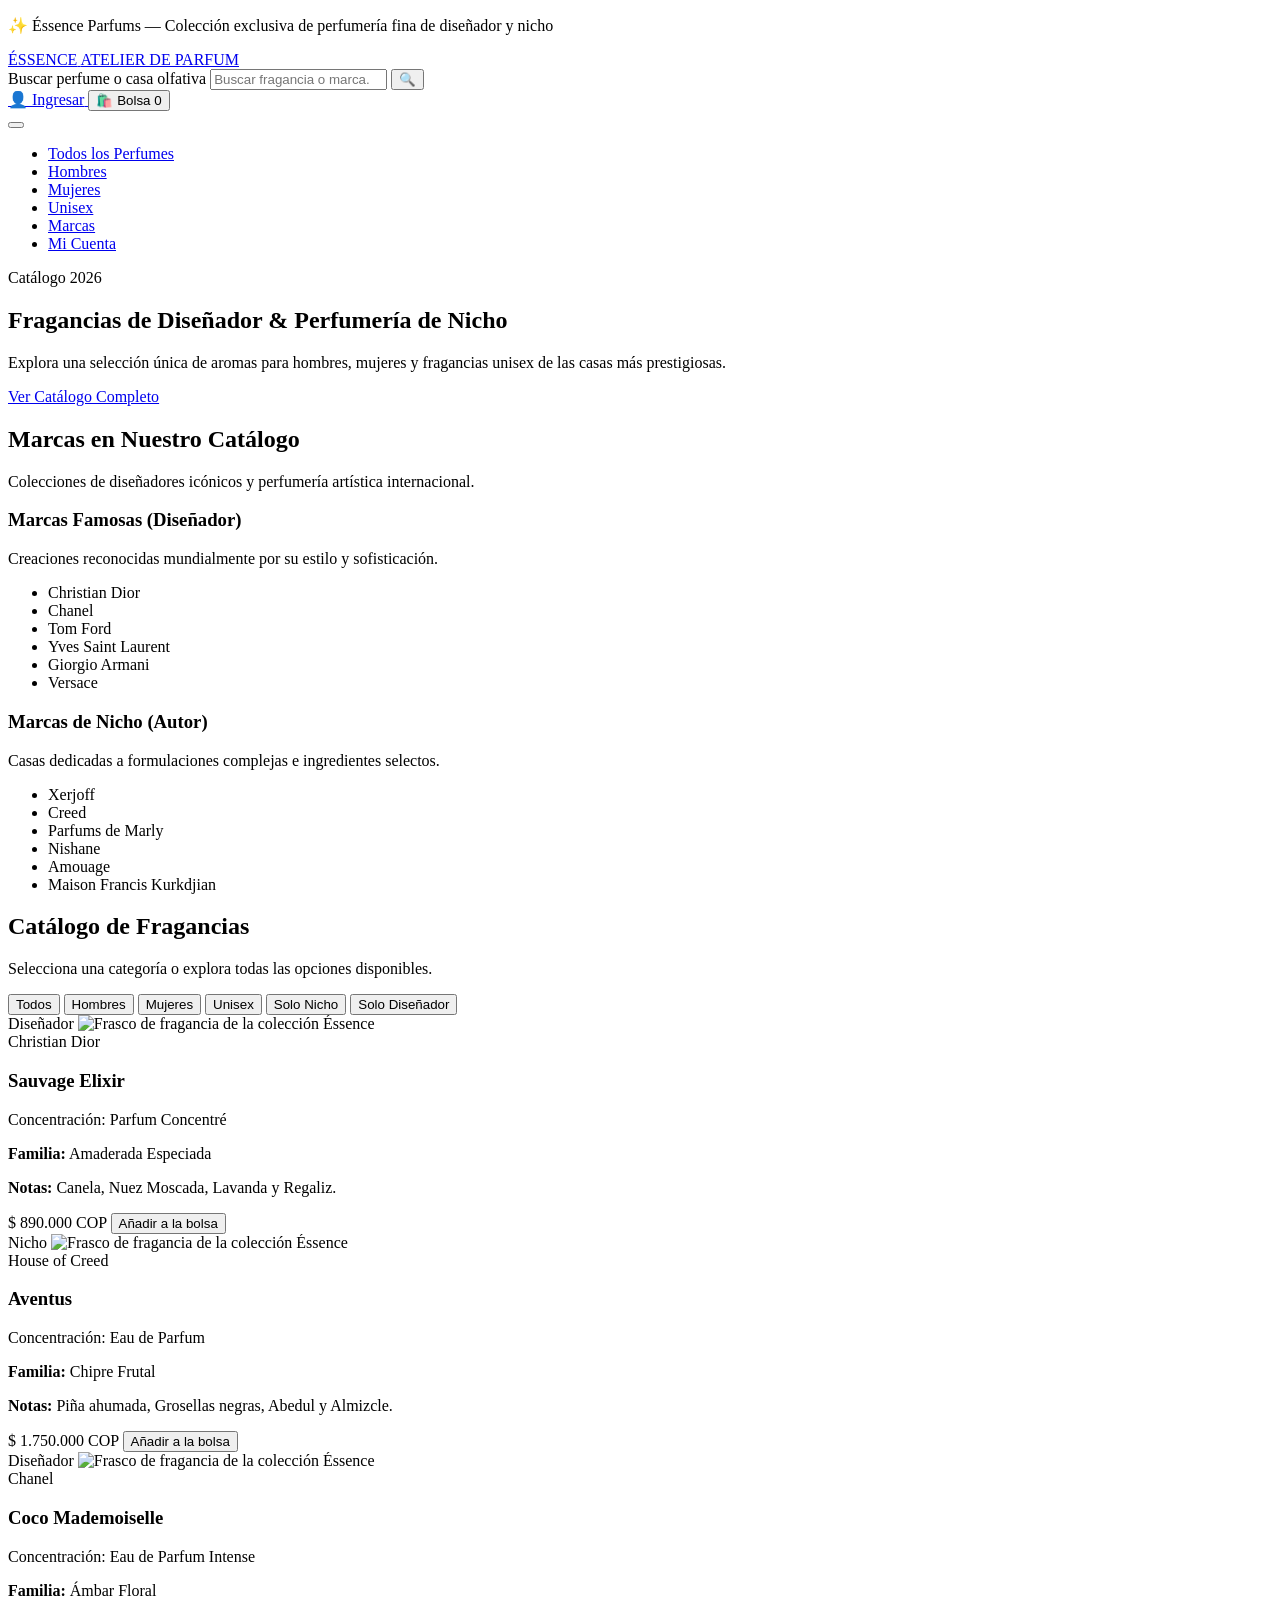
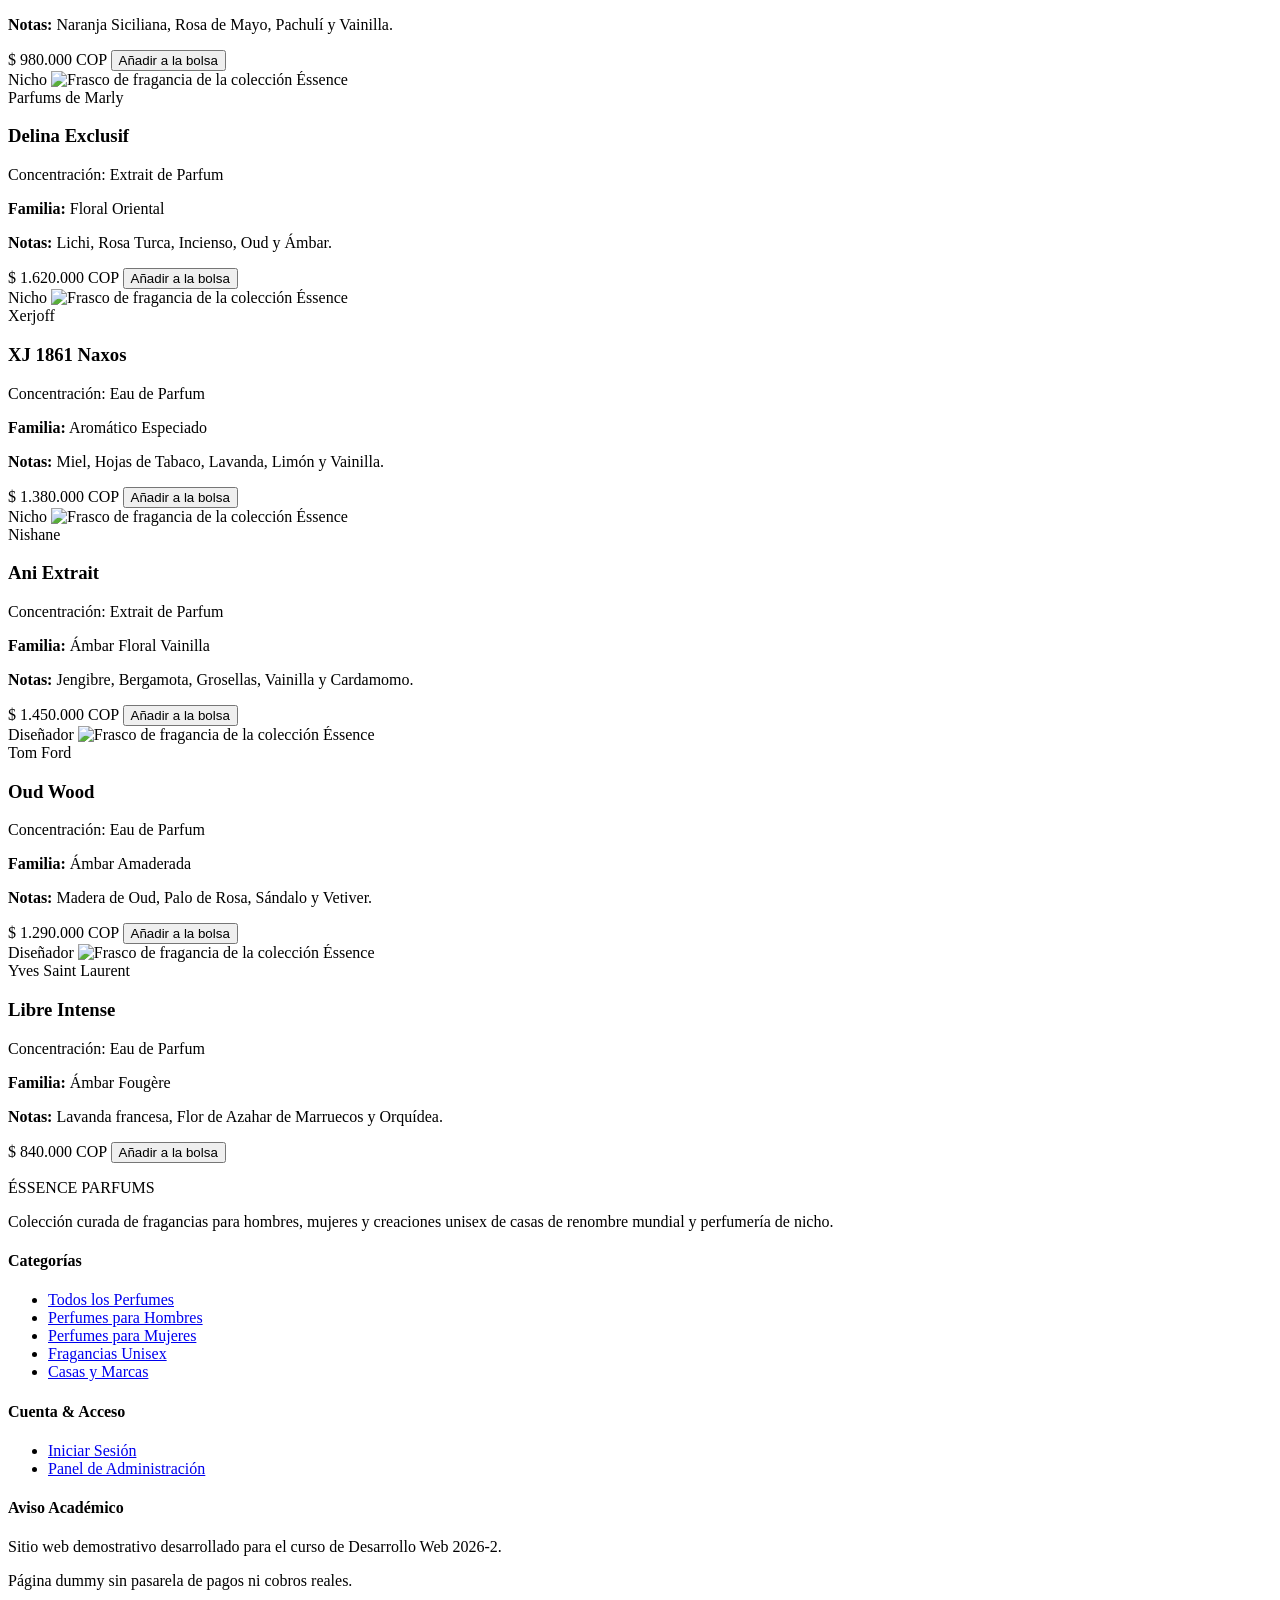
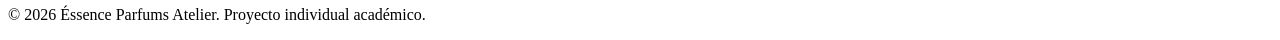
==== index.html @ b8c8b575 "refactor(html): simplificar estructura, unificar imagen default y ajustar secciones" ====
<!DOCTYPE html>
<html lang="es">
<head>
    <meta charset="UTF-8">
    <meta name="viewport" content="width=device-width, initial-scale=1.0">
    <meta name="description" content="Tienda especializada en alta perfumería para hombres, mujeres y unisex. Marcas de diseñador y perfumería de nicho.">
    <title>Éssence Parfums | Catálogo de Fragancias</title>
    <!-- Hoja de estilos externa (sin estilos en línea según rúbrica) -->
    <link rel="stylesheet" href="css/estilos.css">
</head>
<body>

    <!-- Barra superior informativa -->
    <aside class="barra-anuncio" aria-label="Aviso informativo">
        <p>✨ Éssence Parfums — Colección exclusiva de perfumería fina de diseñador y nicho</p>
    </aside>

    <!-- Encabezado Principal -->
    <header class="cabecera-principal">
        <div class="contenedor-cabecera">
            <!-- Logotipo del sitio -->
            <a href="index.html" class="enlace-logo" aria-label="Ir a la página de inicio">
                <span class="logo-texto">ÉSSENCE</span>
                <span class="logo-subtexto">ATELIER DE PARFUM</span>
            </a>

            <!-- Barra de búsqueda rápida (Dummy) -->
            <form class="buscador-cabecera" role="search" id="form-busqueda" action="#catalogo" method="get">
                <label for="input-busqueda" class="sr-only">Buscar perfume o casa olfativa</label>
                <input 
                    type="search" 
                    id="input-busqueda" 
                    name="q" 
                    placeholder="Buscar fragancia o marca..." 
                    autocomplete="off"
                >
                <button type="submit" aria-label="Realizar búsqueda">
                    <span aria-hidden="true">🔍</span>
                </button>
            </form>

            <!-- Acciones de usuario rápidas -->
            <div class="acciones-usuario">
                <a href="login.html" class="enlace-icono" id="enlace-login" title="Acceder a mi cuenta">
                    <span aria-hidden="true" class="icono">👤</span>
                    <span class="texto-accion">Ingresar</span>
                </a>
                <button type="button" class="enlace-icono btn-carrito" id="btn-carrito" aria-label="Abrir bolsa de compras">
                    <span aria-hidden="true" class="icono">🛍️</span>
                    <span class="texto-accion">Bolsa</span>
                    <span class="contador-carrito" id="contador-carrito">0</span>
                </button>
            </div>
        </div>

        <!-- Barra de Navegación por Categorías -->
        <nav class="navegacion-principal" aria-label="Menú principal de categorías">
            <button 
                type="button" 
                class="btn-hamburguesa" 
                id="btn-hamburguesa" 
                aria-expanded="false" 
                aria-controls="menu-categorias" 
                aria-label="Abrir o cerrar menú de navegación"
            >
                <span class="linea-hamburguesa"></span>
                <span class="linea-hamburguesa"></span>
                <span class="linea-hamburguesa"></span>
            </button>

            <ul class="lista-categorias" id="menu-categorias">
                <li><a href="#catalogo" class="enlace-categoria activo" data-filtro="todos">Todos los Perfumes</a></li>
                <li><a href="#catalogo" class="enlace-categoria" data-filtro="hombres">Hombres</a></li>
                <li><a href="#catalogo" class="enlace-categoria" data-filtro="mujeres">Mujeres</a></li>
                <li><a href="#catalogo" class="enlace-categoria" data-filtro="unisex">Unisex</a></li>
                <li><a href="#marcas" class="enlace-categoria">Marcas</a></li>
                <li><a href="login.html" class="enlace-categoria enlace-movil-login">Mi Cuenta</a></li>
            </ul>
        </nav>
    </header>

    <!-- Contenido Principal -->
    <main>
        <!-- Sección 1: Hero / Banner de Bienvenida -->
        <section class="seccion-hero" aria-label="Presentación del catálogo">
            <div class="contenido-hero">
                <span class="insignia-hero">Catálogo 2026</span>
                <h1>Fragancias de Diseñador & Perfumería de Nicho</h1>
                <p>Explora una selección única de aromas para hombres, mujeres y fragancias unisex de las casas más prestigiosas.</p>
                <div class="botones-hero">
                    <a href="#catalogo" class="btn btn-primario">Ver Catálogo Completo</a>
                </div>
            </div>
        </section>

        <!-- Sección 2: Marcas Famosas y de Nicho -->
        <section class="seccion-marcas" id="marcas" aria-labelledby="titulo-marcas">
            <div class="contenedor">
                <div class="encabezado-seccion">
                    <h2 id="titulo-marcas">Marcas en Nuestro Catálogo</h2>
                    <p>Colecciones de diseñadores icónicos y perfumería artística internacional.</p>
                </div>

                <div class="bloques-marcas">
                    <!-- Marcas Famosas / Diseñador -->
                    <article class="tarjeta-marca-grupo">
                        <h3>Marcas Famosas (Diseñador)</h3>
                        <p class="descripcion-marca-grupo">Creaciones reconocidas mundialmente por su estilo y sofisticación.</p>
                        <ul class="lista-etiquetas-marcas">
                            <li>Christian Dior</li>
                            <li>Chanel</li>
                            <li>Tom Ford</li>
                            <li>Yves Saint Laurent</li>
                            <li>Giorgio Armani</li>
                            <li>Versace</li>
                        </ul>
                    </article>

                    <!-- Marcas de Nicho -->
                    <article class="tarjeta-marca-grupo">
                        <h3>Marcas de Nicho (Autor)</h3>
                        <p class="descripcion-marca-grupo">Casas dedicadas a formulaciones complejas e ingredientes selectos.</p>
                        <ul class="lista-etiquetas-marcas">
                            <li>Xerjoff</li>
                            <li>Creed</li>
                            <li>Parfums de Marly</li>
                            <li>Nishane</li>
                            <li>Amouage</li>
                            <li>Maison Francis Kurkdjian</li>
                        </ul>
                    </article>
                </div>
            </div>
        </section>

        <!-- Sección 3: Catálogo de Productos con Filtros -->
        <section class="seccion-catalogo" id="catalogo" aria-labelledby="titulo-catalogo">
            <div class="contenedor">
                <div class="encabezado-seccion">
                    <h2 id="titulo-catalogo">Catálogo de Fragancias</h2>
                    <p>Selecciona una categoría o explora todas las opciones disponibles.</p>
                </div>

                <!-- Botonera de Filtros Interactivos (Grupo A - JS) -->
                <div class="barra-filtros" role="toolbar" aria-label="Filtrado de perfumes por categoría">
                    <button type="button" class="btn-filtro activo" data-filtro="todos" aria-pressed="true">Todos</button>
                    <button type="button" class="btn-filtro" data-filtro="hombres" aria-pressed="false">Hombres</button>
                    <button type="button" class="btn-filtro" data-filtro="mujeres" aria-pressed="false">Mujeres</button>
                    <button type="button" class="btn-filtro" data-filtro="unisex" aria-pressed="false">Unisex</button>
                    <button type="button" class="btn-filtro" data-filtro="nicho" aria-pressed="false">Solo Nicho</button>
                    <button type="button" class="btn-filtro" data-filtro="disenador" aria-pressed="false">Solo Diseñador</button>
                </div>

                <!-- Cuadrícula Responsiva de Tarjetas de Producto -->
                <div class="cuadricula-productos" id="cuadricula-productos">

                    <!-- Producto 1: Hombre / Diseñador -->
                    <article class="tarjeta-producto" data-categoria="hombres" data-tipo="disenador">
                        <div class="contenedor-imagen">
                            <span class="insignia-tipo">Diseñador</span>
                            <img 
                                src="https://images.unsplash.com/photo-1594035910387-fea47794261f?auto=format&fit=crop&w=600&q=80" 
                                alt="Frasco de fragancia de la colección Éssence"
                                loading="lazy"
                            >
                        </div>
                        <div class="cuerpo-tarjeta">
                            <span class="marca-producto">Christian Dior</span>
                            <h3 class="nombre-producto">Sauvage Elixir</h3>
                            <p class="concentracion-producto">Concentración: Parfum Concentré</p>
                            <p class="familia-producto"><strong>Familia:</strong> Amaderada Especiada</p>
                            <p class="notas-producto"><strong>Notas:</strong> Canela, Nuez Moscada, Lavanda y Regaliz.</p>
                            <div class="pie-tarjeta">
                                <span class="precio-producto">$ 890.000 COP</span>
                                <button type="button" class="btn-anadir-bolsa" data-id="1">Añadir a la bolsa</button>
                            </div>
                        </div>
                    </article>

                    <!-- Producto 2: Hombre / Nicho -->
                    <article class="tarjeta-producto" data-categoria="hombres" data-tipo="nicho">
                        <div class="contenedor-imagen">
                            <span class="insignia-tipo insignia-nicho">Nicho</span>
                            <img 
                                src="https://images.unsplash.com/photo-1594035910387-fea47794261f?auto=format&fit=crop&w=600&q=80" 
                                alt="Frasco de fragancia de la colección Éssence"
                                loading="lazy"
                            >
                        </div>
                        <div class="cuerpo-tarjeta">
                            <span class="marca-producto">House of Creed</span>
                            <h3 class="nombre-producto">Aventus</h3>
                            <p class="concentracion-producto">Concentración: Eau de Parfum</p>
                            <p class="familia-producto"><strong>Familia:</strong> Chipre Frutal</p>
                            <p class="notas-producto"><strong>Notas:</strong> Piña ahumada, Grosellas negras, Abedul y Almizcle.</p>
                            <div class="pie-tarjeta">
                                <span class="precio-producto">$ 1.750.000 COP</span>
                                <button type="button" class="btn-anadir-bolsa" data-id="2">Añadir a la bolsa</button>
                            </div>
                        </div>
                    </article>

                    <!-- Producto 3: Mujer / Diseñador -->
                    <article class="tarjeta-producto" data-categoria="mujeres" data-tipo="disenador">
                        <div class="contenedor-imagen">
                            <span class="insignia-tipo">Diseñador</span>
                            <img 
                                src="https://images.unsplash.com/photo-1594035910387-fea47794261f?auto=format&fit=crop&w=600&q=80" 
                                alt="Frasco de fragancia de la colección Éssence"
                                loading="lazy"
                            >
                        </div>
                        <div class="cuerpo-tarjeta">
                            <span class="marca-producto">Chanel</span>
                            <h3 class="nombre-producto">Coco Mademoiselle</h3>
                            <p class="concentracion-producto">Concentración: Eau de Parfum Intense</p>
                            <p class="familia-producto"><strong>Familia:</strong> Ámbar Floral</p>
                            <p class="notas-producto"><strong>Notas:</strong> Naranja Siciliana, Rosa de Mayo, Pachulí y Vainilla.</p>
                            <div class="pie-tarjeta">
                                <span class="precio-producto">$ 980.000 COP</span>
                                <button type="button" class="btn-anadir-bolsa" data-id="3">Añadir a la bolsa</button>
                            </div>
                        </div>
                    </article>

                    <!-- Producto 4: Mujer / Nicho -->
                    <article class="tarjeta-producto" data-categoria="mujeres" data-tipo="nicho">
                        <div class="contenedor-imagen">
                            <span class="insignia-tipo insignia-nicho">Nicho</span>
                            <img 
                                src="https://images.unsplash.com/photo-1594035910387-fea47794261f?auto=format&fit=crop&w=600&q=80" 
                                alt="Frasco de fragancia de la colección Éssence"
                                loading="lazy"
                            >
                        </div>
                        <div class="cuerpo-tarjeta">
                            <span class="marca-producto">Parfums de Marly</span>
                            <h3 class="nombre-producto">Delina Exclusif</h3>
                            <p class="concentracion-producto">Concentración: Extrait de Parfum</p>
                            <p class="familia-producto"><strong>Familia:</strong> Floral Oriental</p>
                            <p class="notas-producto"><strong>Notas:</strong> Lichi, Rosa Turca, Incienso, Oud y Ámbar.</p>
                            <div class="pie-tarjeta">
                                <span class="precio-producto">$ 1.620.000 COP</span>
                                <button type="button" class="btn-anadir-bolsa" data-id="4">Añadir a la bolsa</button>
                            </div>
                        </div>
                    </article>

                    <!-- Producto 5: Unisex / Nicho -->
                    <article class="tarjeta-producto" data-categoria="unisex" data-tipo="nicho">
                        <div class="contenedor-imagen">
                            <span class="insignia-tipo insignia-nicho">Nicho</span>
                            <img 
                                src="https://images.unsplash.com/photo-1594035910387-fea47794261f?auto=format&fit=crop&w=600&q=80" 
                                alt="Frasco de fragancia de la colección Éssence"
                                loading="lazy"
                            >
                        </div>
                        <div class="cuerpo-tarjeta">
                            <span class="marca-producto">Xerjoff</span>
                            <h3 class="nombre-producto">XJ 1861 Naxos</h3>
                            <p class="concentracion-producto">Concentración: Eau de Parfum</p>
                            <p class="familia-producto"><strong>Familia:</strong> Aromático Especiado</p>
                            <p class="notas-producto"><strong>Notas:</strong> Miel, Hojas de Tabaco, Lavanda, Limón y Vainilla.</p>
                            <div class="pie-tarjeta">
                                <span class="precio-producto">$ 1.380.000 COP</span>
                                <button type="button" class="btn-anadir-bolsa" data-id="5">Añadir a la bolsa</button>
                            </div>
                        </div>
                    </article>

                    <!-- Producto 6: Unisex / Nicho -->
                    <article class="tarjeta-producto" data-categoria="unisex" data-tipo="nicho">
                        <div class="contenedor-imagen">
                            <span class="insignia-tipo insignia-nicho">Nicho</span>
                            <img 
                                src="https://images.unsplash.com/photo-1594035910387-fea47794261f?auto=format&fit=crop&w=600&q=80" 
                                alt="Frasco de fragancia de la colección Éssence"
                                loading="lazy"
                            >
                        </div>
                        <div class="cuerpo-tarjeta">
                            <span class="marca-producto">Nishane</span>
                            <h3 class="nombre-producto">Ani Extrait</h3>
                            <p class="concentracion-producto">Concentración: Extrait de Parfum</p>
                            <p class="familia-producto"><strong>Familia:</strong> Ámbar Floral Vainilla</p>
                            <p class="notas-producto"><strong>Notas:</strong> Jengibre, Bergamota, Grosellas, Vainilla y Cardamomo.</p>
                            <div class="pie-tarjeta">
                                <span class="precio-producto">$ 1.450.000 COP</span>
                                <button type="button" class="btn-anadir-bolsa" data-id="6">Añadir a la bolsa</button>
                            </div>
                        </div>
                    </article>

                    <!-- Producto 7: Unisex / Diseñador -->
                    <article class="tarjeta-producto" data-categoria="unisex" data-tipo="disenador">
                        <div class="contenedor-imagen">
                            <span class="insignia-tipo">Diseñador</span>
                            <img 
                                src="https://images.unsplash.com/photo-1594035910387-fea47794261f?auto=format&fit=crop&w=600&q=80" 
                                alt="Frasco de fragancia de la colección Éssence"
                                loading="lazy"
                            >
                        </div>
                        <div class="cuerpo-tarjeta">
                            <span class="marca-producto">Tom Ford</span>
                            <h3 class="nombre-producto">Oud Wood</h3>
                            <p class="concentracion-producto">Concentración: Eau de Parfum</p>
                            <p class="familia-producto"><strong>Familia:</strong> Ámbar Amaderada</p>
                            <p class="notas-producto"><strong>Notas:</strong> Madera de Oud, Palo de Rosa, Sándalo y Vetiver.</p>
                            <div class="pie-tarjeta">
                                <span class="precio-producto">$ 1.290.000 COP</span>
                                <button type="button" class="btn-anadir-bolsa" data-id="7">Añadir a la bolsa</button>
                            </div>
                        </div>
                    </article>

                    <!-- Producto 8: Mujer / Diseñador -->
                    <article class="tarjeta-producto" data-categoria="mujeres" data-tipo="disenador">
                        <div class="contenedor-imagen">
                            <span class="insignia-tipo">Diseñador</span>
                            <img 
                                src="https://images.unsplash.com/photo-1594035910387-fea47794261f?auto=format&fit=crop&w=600&q=80" 
                                alt="Frasco de fragancia de la colección Éssence"
                                loading="lazy"
                            >
                        </div>
                        <div class="cuerpo-tarjeta">
                            <span class="marca-producto">Yves Saint Laurent</span>
                            <h3 class="nombre-producto">Libre Intense</h3>
                            <p class="concentracion-producto">Concentración: Eau de Parfum</p>
                            <p class="familia-producto"><strong>Familia:</strong> Ámbar Fougère</p>
                            <p class="notas-producto"><strong>Notas:</strong> Lavanda francesa, Flor de Azahar de Marruecos y Orquídea.</p>
                            <div class="pie-tarjeta">
                                <span class="precio-producto">$ 840.000 COP</span>
                                <button type="button" class="btn-anadir-bolsa" data-id="8">Añadir a la bolsa</button>
                            </div>
                        </div>
                    </article>

                </div>
            </div>
        </section>
    </main>

    <!-- Pie de Página Semántico -->
    <footer class="pie-principal">
        <div class="contenedor cuadricula-pie">
            <div class="columna-pie">
                <p class="logo-pie">ÉSSENCE PARFUMS</p>
                <p>Colección curada de fragancias para hombres, mujeres y creaciones unisex de casas de renombre mundial y perfumería de nicho.</p>
            </div>

            <div class="columna-pie">
                <h4>Categorías</h4>
                <ul class="enlaces-pie">
                    <li><a href="#catalogo">Todos los Perfumes</a></li>
                    <li><a href="#catalogo">Perfumes para Hombres</a></li>
                    <li><a href="#catalogo">Perfumes para Mujeres</a></li>
                    <li><a href="#catalogo">Fragancias Unisex</a></li>
                    <li><a href="#marcas">Casas y Marcas</a></li>
                </ul>
            </div>

            <div class="columna-pie">
                <h4>Cuenta & Acceso</h4>
                <ul class="enlaces-pie">
                    <li><a href="login.html">Iniciar Sesión</a></li>
                    <li><a href="login.html">Panel de Administración</a></li>
                </ul>
            </div>

            <div class="columna-pie">
                <h4>Aviso Académico</h4>
                <p>Sitio web demostrativo desarrollado para el curso de Desarrollo Web 2026-2.</p>
                <p>Página dummy sin pasarela de pagos ni cobros reales.</p>
            </div>
        </div>

        <div class="barra-derechos">
            <p>&copy; 2026 Éssence Parfums Atelier. Proyecto individual académico.</p>
        </div>
    </footer>

    <!-- Script de lógica de cliente con carga diferida -->
    <script src="js/tienda.js" defer></script>
</body>
</html>
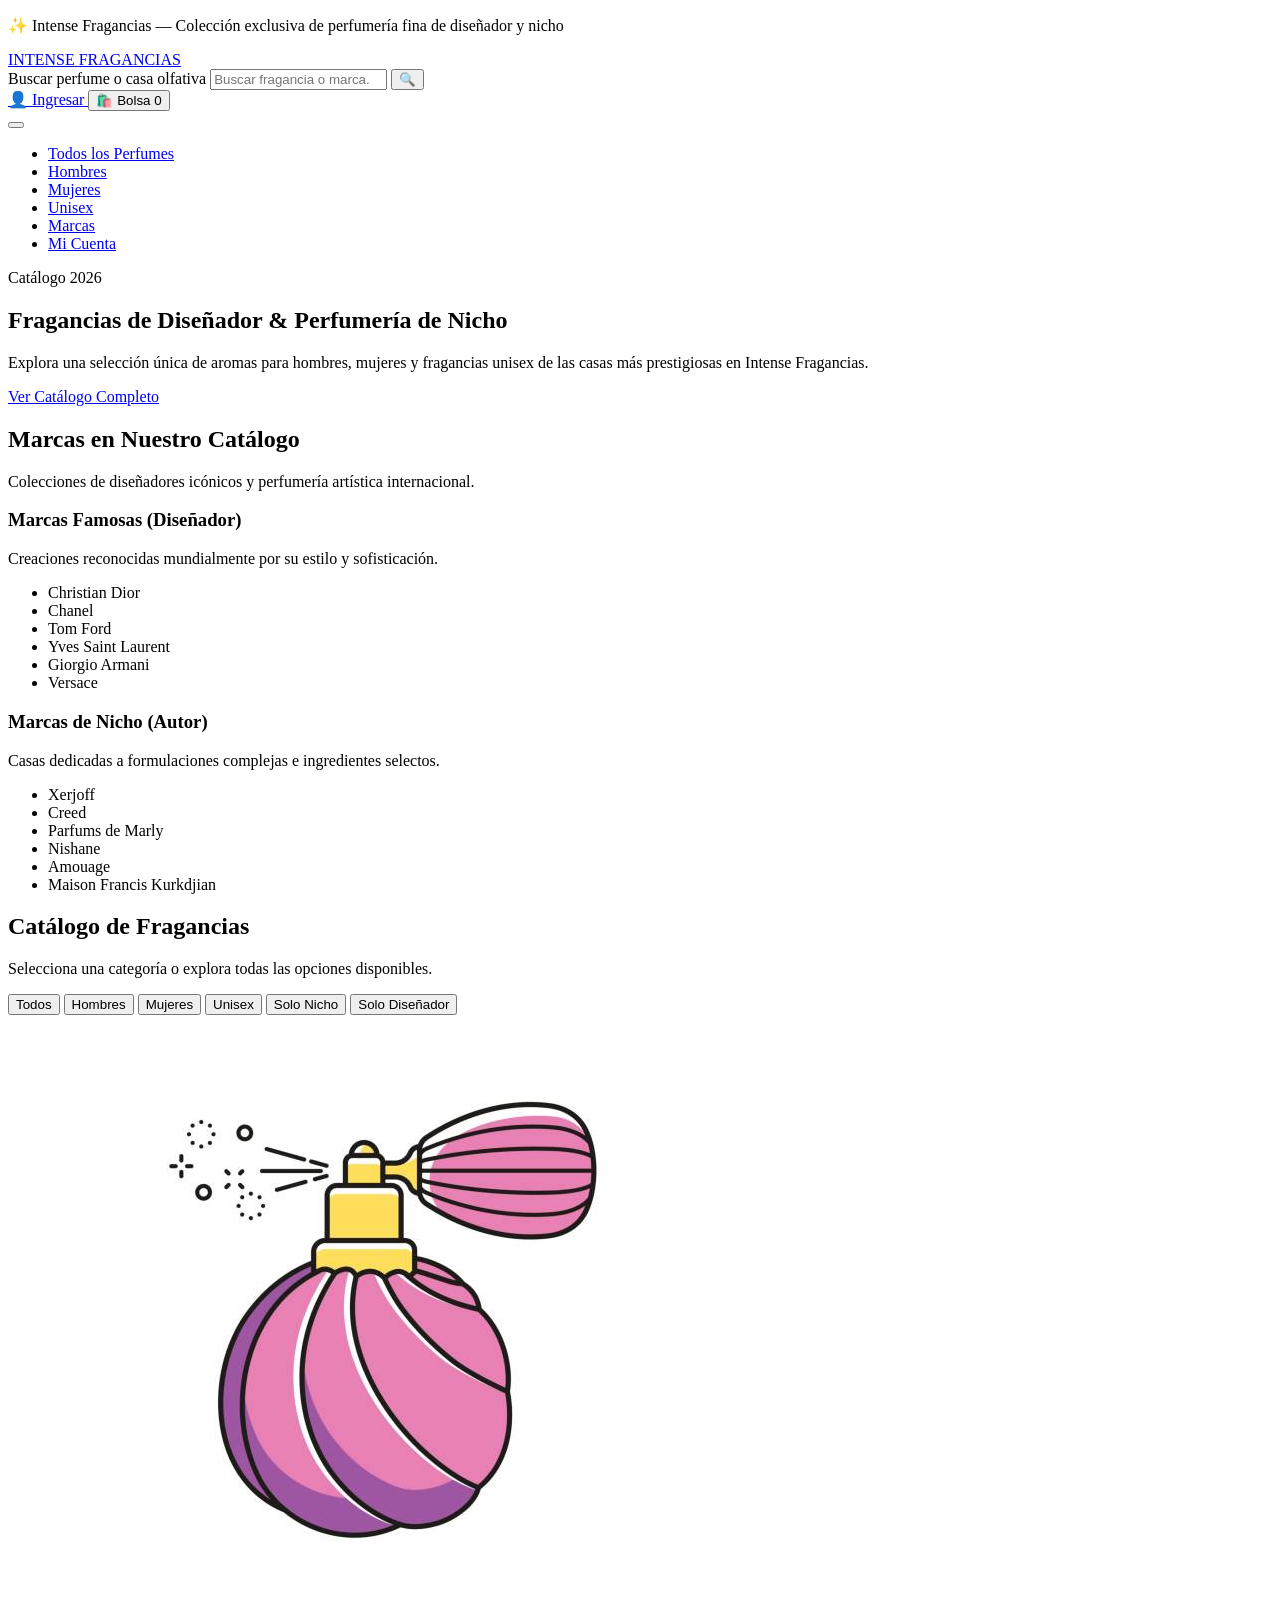
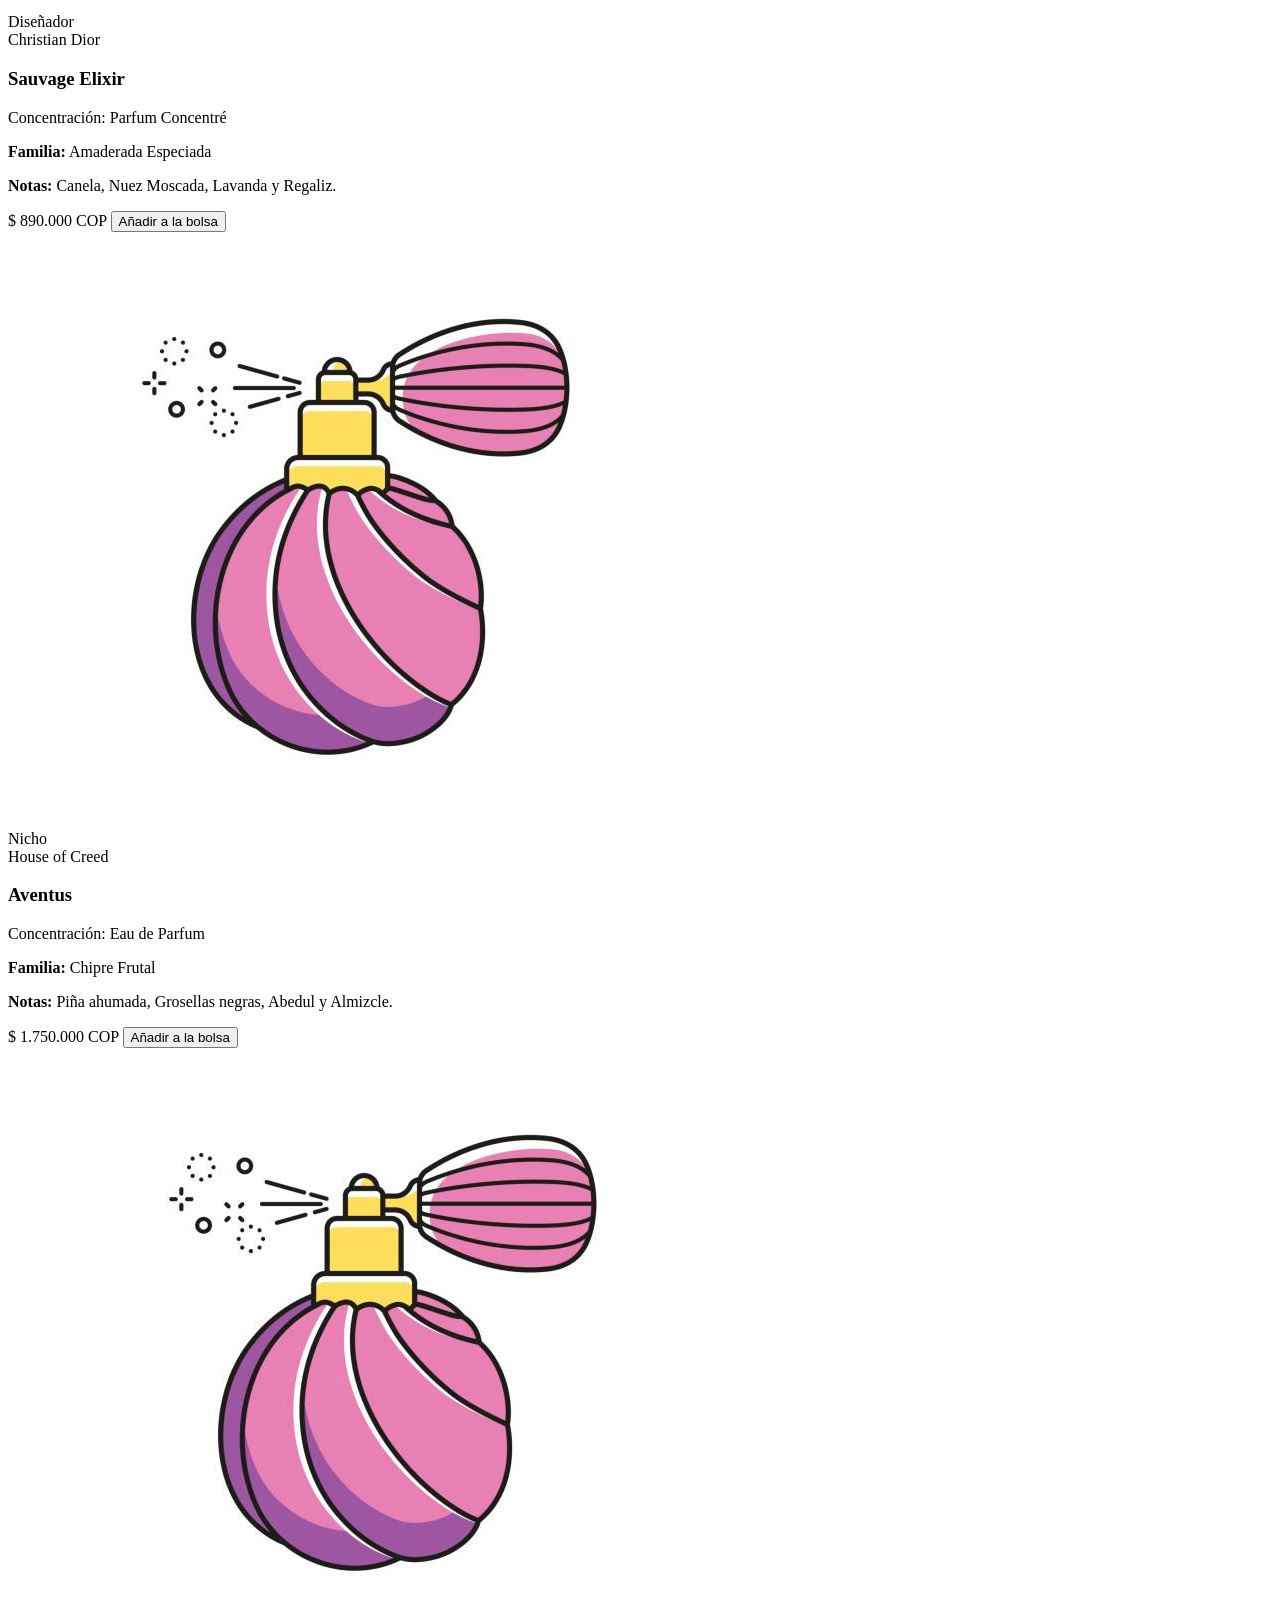
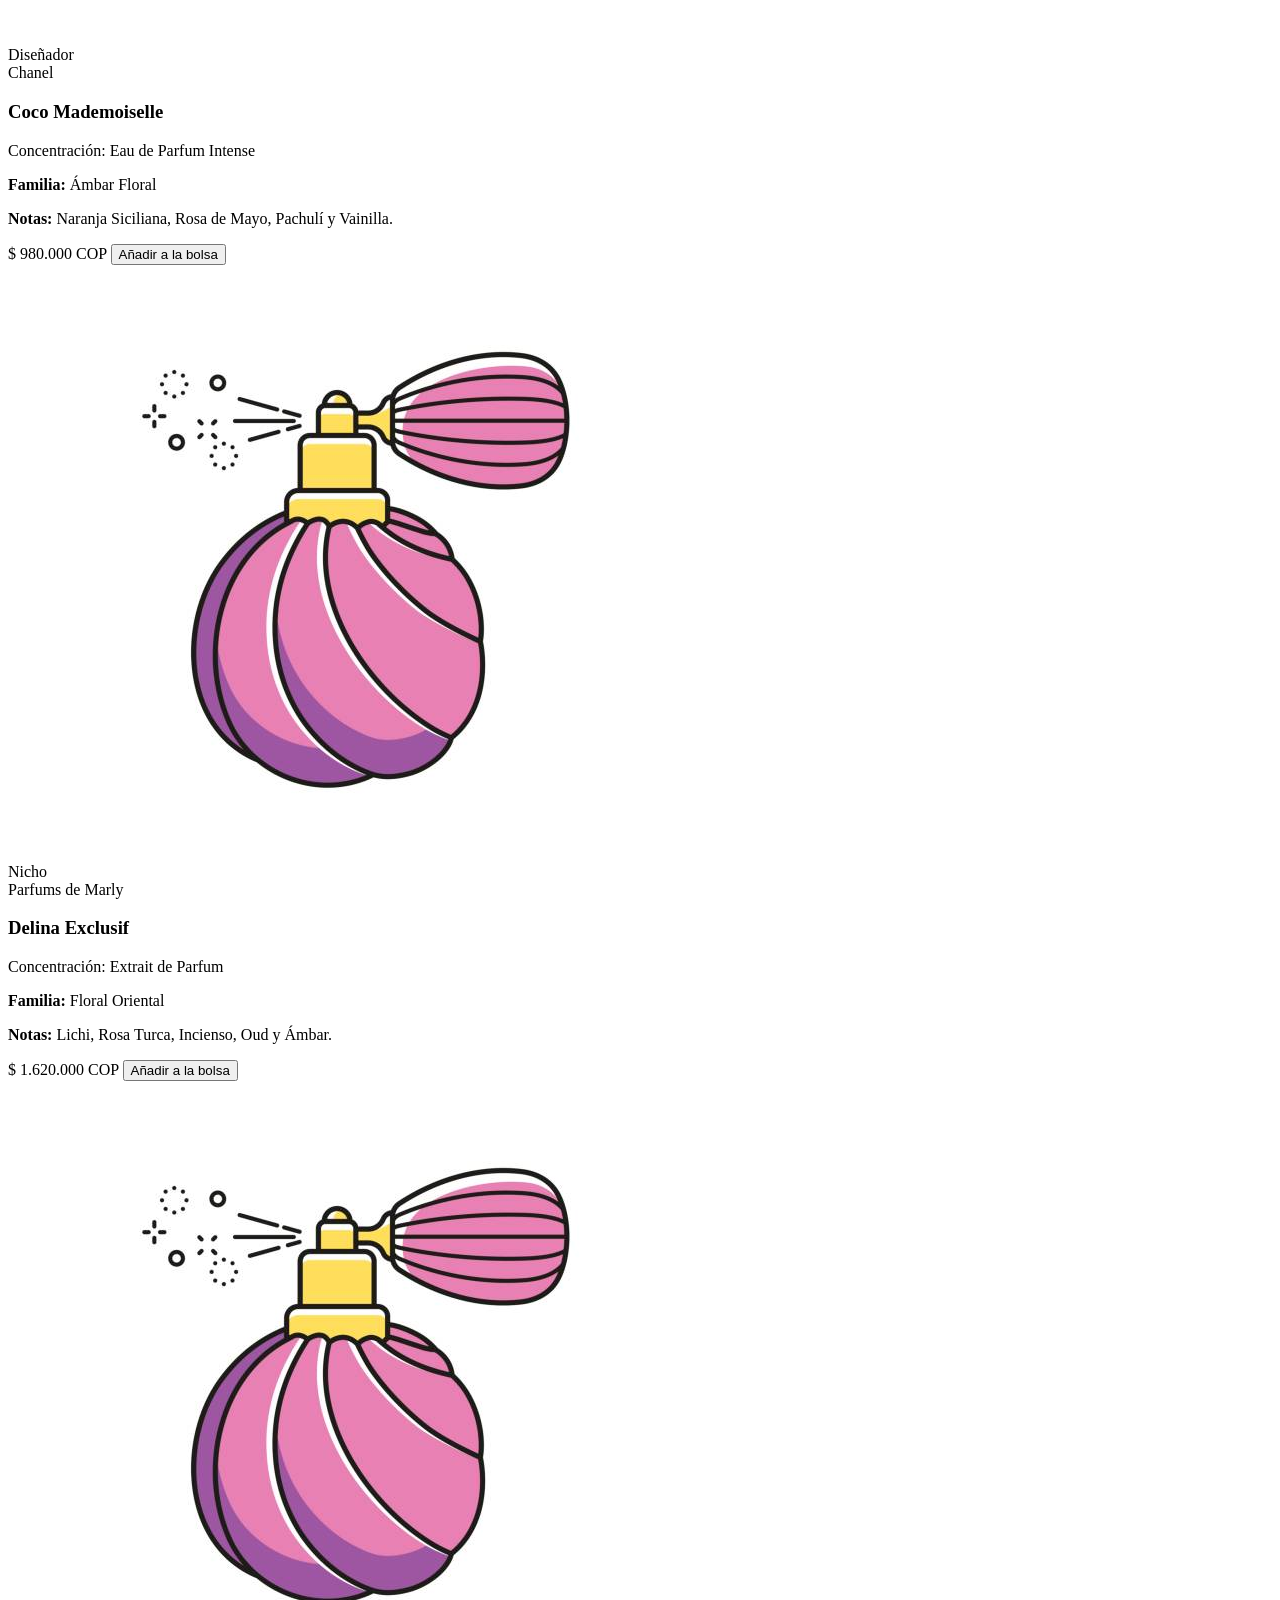
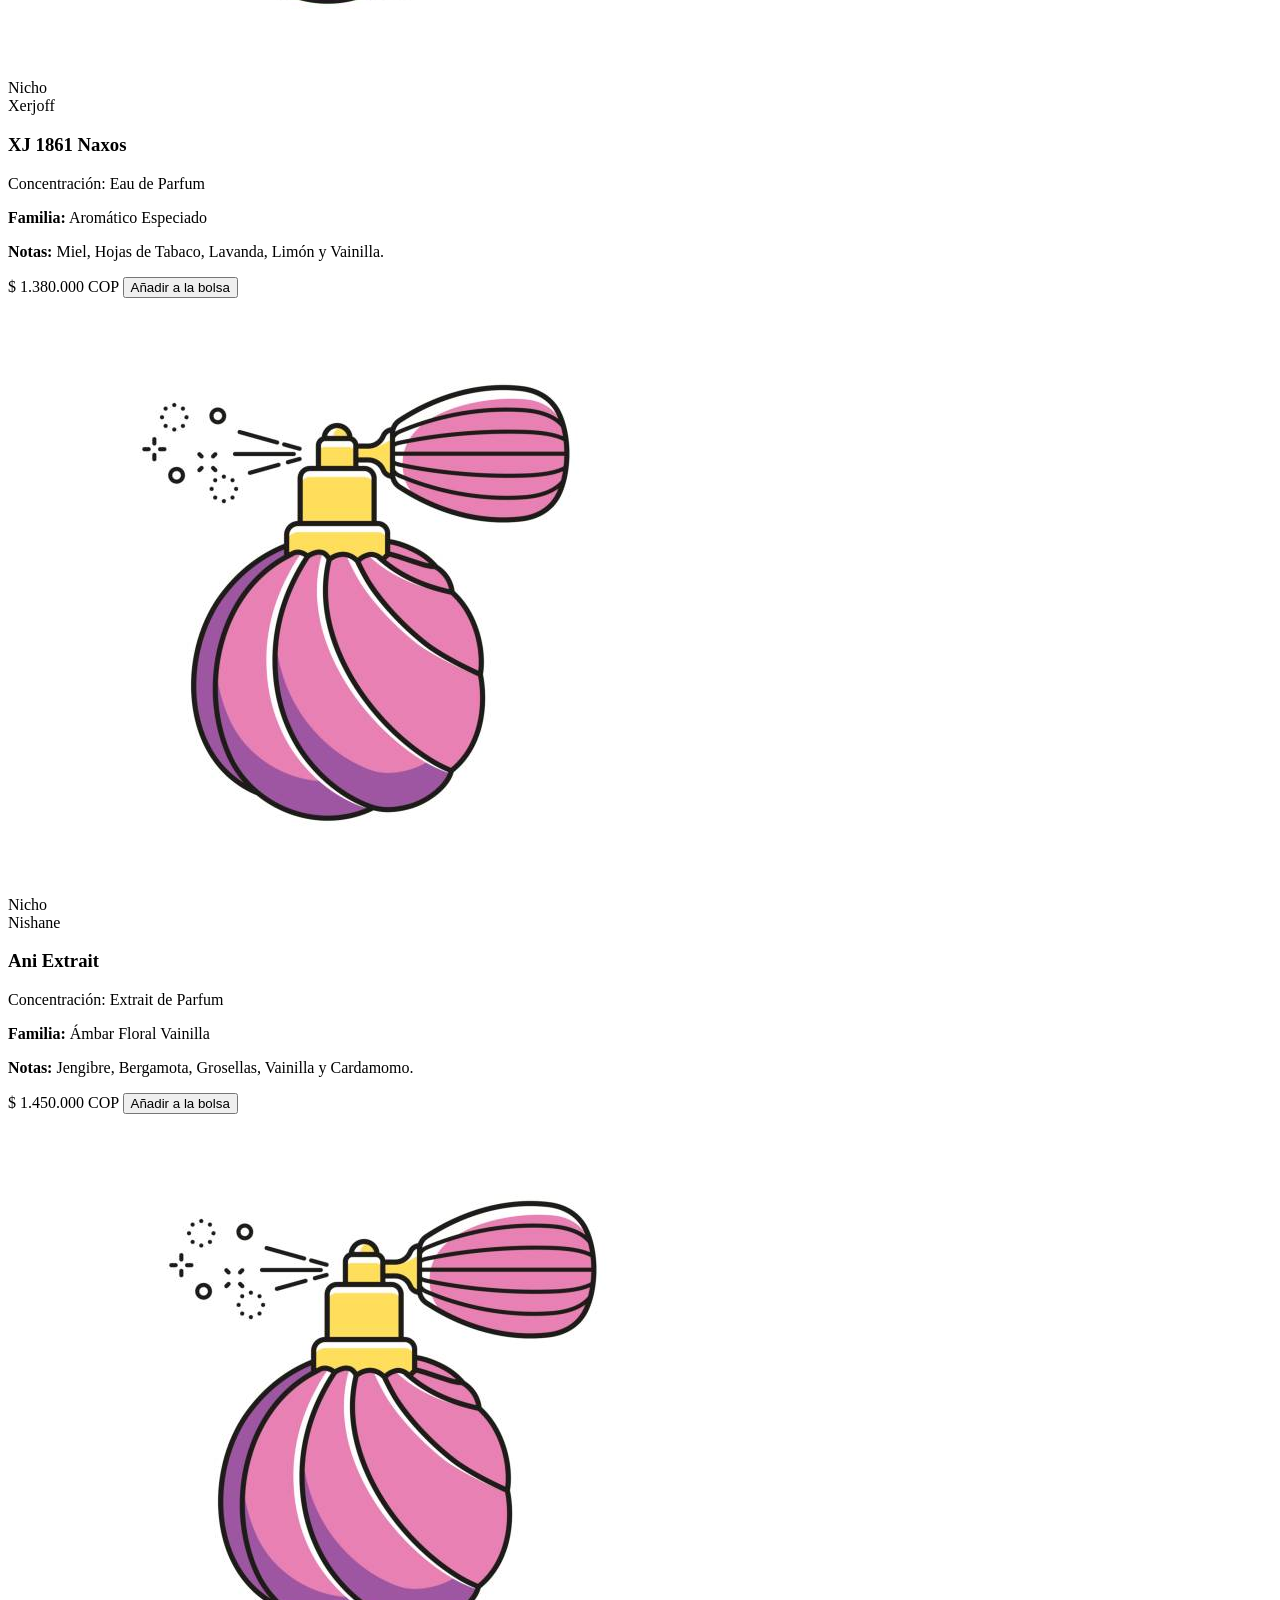
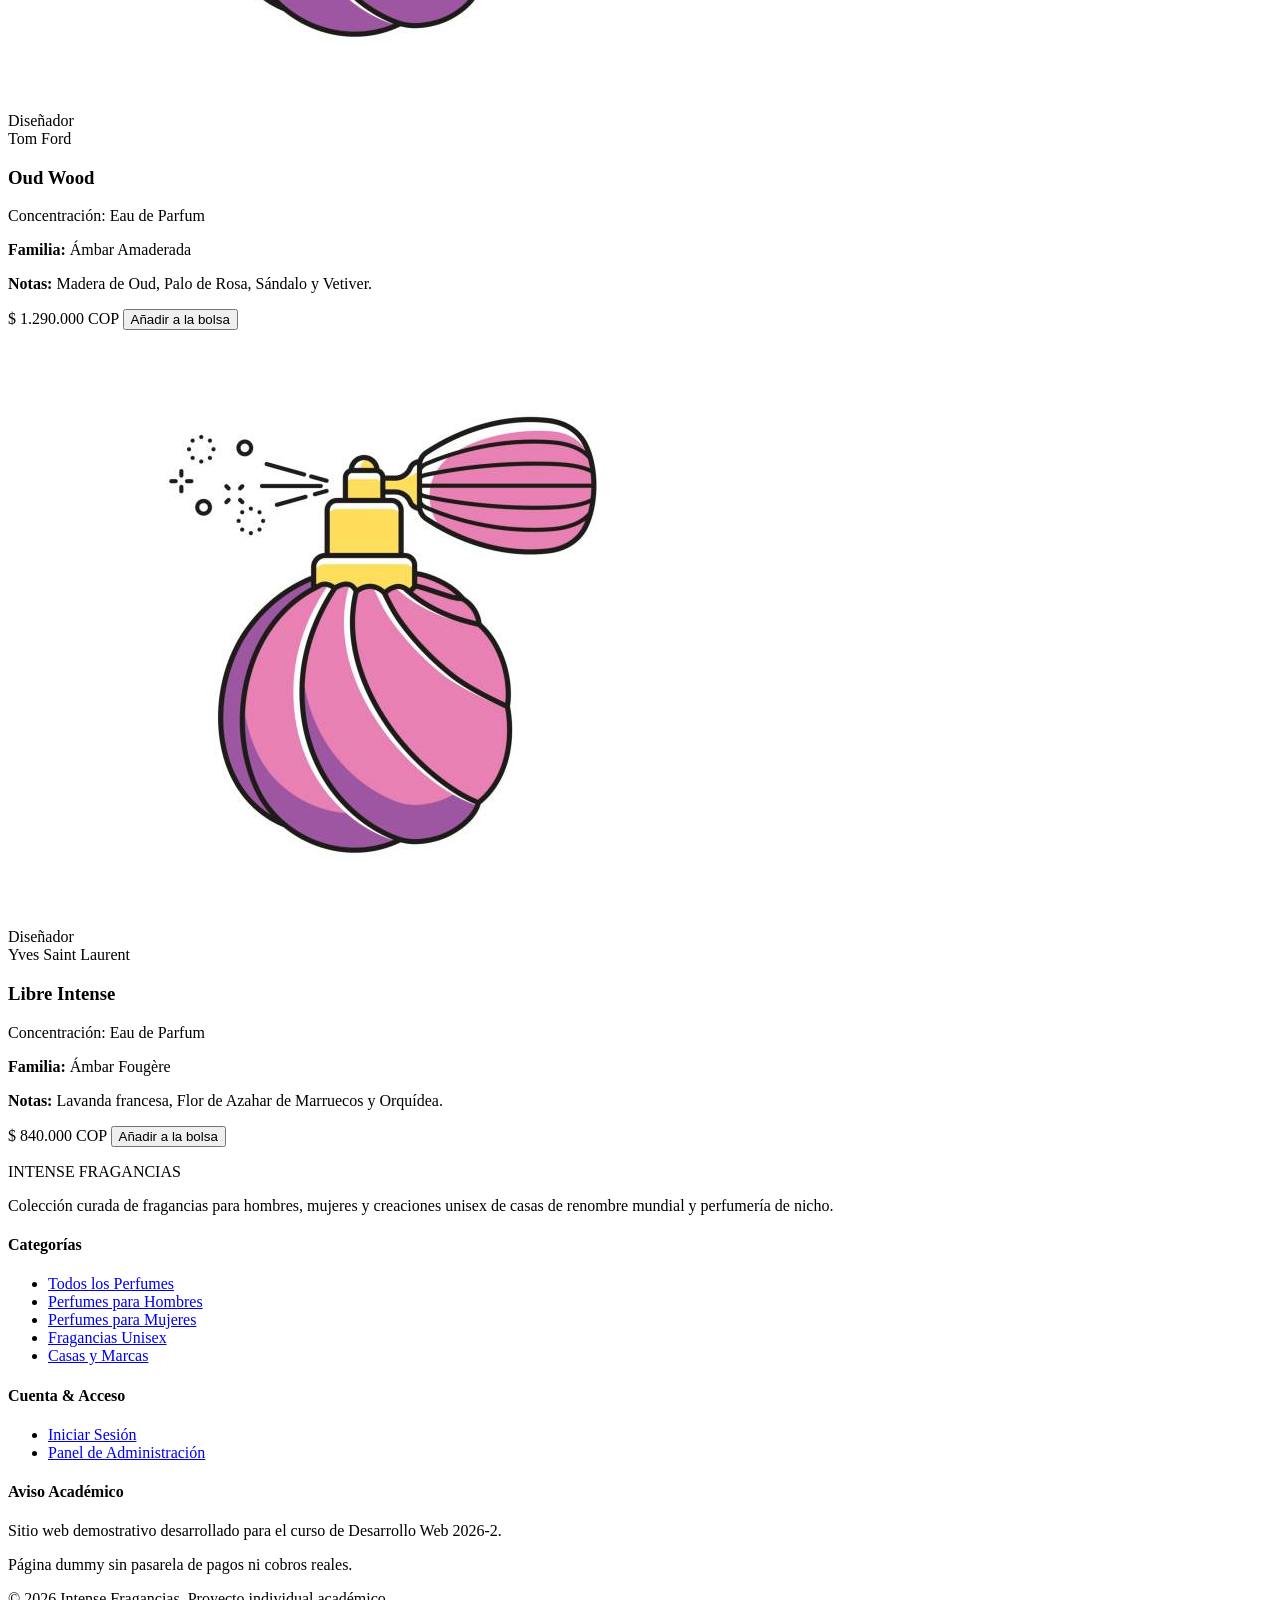
==== commit effff76d: "feat(branding): actualizar identidad a Intense Fragancias y fijar imagen por defecto de frasco" ====
--- a/index.html
+++ b/index.html
@@ -3,8 +3,8 @@
 <head>
     <meta charset="UTF-8">
     <meta name="viewport" content="width=device-width, initial-scale=1.0">
-    <meta name="description" content="Tienda especializada en alta perfumería para hombres, mujeres y unisex. Marcas de diseñador y perfumería de nicho.">
-    <title>Éssence Parfums | Catálogo de Fragancias</title>
+    <meta name="description" content="Intense Fragancias — Tienda especializada en alta perfumería para hombres, mujeres y unisex. Marcas de diseñador y perfumería de nicho.">
+    <title>Intense Fragancias | Catálogo de Fragancias</title>
     <!-- Hoja de estilos externa (sin estilos en línea según rúbrica) -->
     <link rel="stylesheet" href="css/estilos.css">
 </head>
@@ -12,7 +12,7 @@
 
     <!-- Barra superior informativa -->
     <aside class="barra-anuncio" aria-label="Aviso informativo">
-        <p>✨ Éssence Parfums — Colección exclusiva de perfumería fina de diseñador y nicho</p>
+        <p>✨ Intense Fragancias — Colección exclusiva de perfumería fina de diseñador y nicho</p>
     </aside>
 
     <!-- Encabezado Principal -->
@@ -20,8 +20,8 @@
         <div class="contenedor-cabecera">
             <!-- Logotipo del sitio -->
             <a href="index.html" class="enlace-logo" aria-label="Ir a la página de inicio">
-                <span class="logo-texto">ÉSSENCE</span>
-                <span class="logo-subtexto">ATELIER DE PARFUM</span>
+                <span class="logo-texto">INTENSE</span>
+                <span class="logo-subtexto">FRAGANCIAS</span>
             </a>
 
             <!-- Barra de búsqueda rápida (Dummy) -->
@@ -86,7 +86,7 @@
             <div class="contenido-hero">
                 <span class="insignia-hero">Catálogo 2026</span>
                 <h1>Fragancias de Diseñador & Perfumería de Nicho</h1>
-                <p>Explora una selección única de aromas para hombres, mujeres y fragancias unisex de las casas más prestigiosas.</p>
+                <p>Explora una selección única de aromas para hombres, mujeres y fragancias unisex de las casas más prestigiosas en Intense Fragancias.</p>
                 <div class="botones-hero">
                     <a href="#catalogo" class="btn btn-primario">Ver Catálogo Completo</a>
                 </div>
@@ -159,8 +159,8 @@
                         <div class="contenedor-imagen">
                             <span class="insignia-tipo">Diseñador</span>
                             <img 
-                                src="https://images.unsplash.com/photo-1594035910387-fea47794261f?auto=format&fit=crop&w=600&q=80" 
-                                alt="Frasco de fragancia de la colección Éssence"
+                                src="assets/images/perfume-default.png" 
+                                alt="Ilustración de frasco de perfume Intense Fragancias"
                                 loading="lazy"
                             >
                         </div>
@@ -182,8 +182,8 @@
                         <div class="contenedor-imagen">
                             <span class="insignia-tipo insignia-nicho">Nicho</span>
                             <img 
-                                src="https://images.unsplash.com/photo-1594035910387-fea47794261f?auto=format&fit=crop&w=600&q=80" 
-                                alt="Frasco de fragancia de la colección Éssence"
+                                src="assets/images/perfume-default.png" 
+                                alt="Ilustración de frasco de perfume Intense Fragancias"
                                 loading="lazy"
                             >
                         </div>
@@ -205,8 +205,8 @@
                         <div class="contenedor-imagen">
                             <span class="insignia-tipo">Diseñador</span>
                             <img 
-                                src="https://images.unsplash.com/photo-1594035910387-fea47794261f?auto=format&fit=crop&w=600&q=80" 
-                                alt="Frasco de fragancia de la colección Éssence"
+                                src="assets/images/perfume-default.png" 
+                                alt="Ilustración de frasco de perfume Intense Fragancias"
                                 loading="lazy"
                             >
                         </div>
@@ -228,8 +228,8 @@
                         <div class="contenedor-imagen">
                             <span class="insignia-tipo insignia-nicho">Nicho</span>
                             <img 
-                                src="https://images.unsplash.com/photo-1594035910387-fea47794261f?auto=format&fit=crop&w=600&q=80" 
-                                alt="Frasco de fragancia de la colección Éssence"
+                                src="assets/images/perfume-default.png" 
+                                alt="Ilustración de frasco de perfume Intense Fragancias"
                                 loading="lazy"
                             >
                         </div>
@@ -251,8 +251,8 @@
                         <div class="contenedor-imagen">
                             <span class="insignia-tipo insignia-nicho">Nicho</span>
                             <img 
-                                src="https://images.unsplash.com/photo-1594035910387-fea47794261f?auto=format&fit=crop&w=600&q=80" 
-                                alt="Frasco de fragancia de la colección Éssence"
+                                src="assets/images/perfume-default.png" 
+                                alt="Ilustración de frasco de perfume Intense Fragancias"
                                 loading="lazy"
                             >
                         </div>
@@ -274,8 +274,8 @@
                         <div class="contenedor-imagen">
                             <span class="insignia-tipo insignia-nicho">Nicho</span>
                             <img 
-                                src="https://images.unsplash.com/photo-1594035910387-fea47794261f?auto=format&fit=crop&w=600&q=80" 
-                                alt="Frasco de fragancia de la colección Éssence"
+                                src="assets/images/perfume-default.png" 
+                                alt="Ilustración de frasco de perfume Intense Fragancias"
                                 loading="lazy"
                             >
                         </div>
@@ -297,8 +297,8 @@
                         <div class="contenedor-imagen">
                             <span class="insignia-tipo">Diseñador</span>
                             <img 
-                                src="https://images.unsplash.com/photo-1594035910387-fea47794261f?auto=format&fit=crop&w=600&q=80" 
-                                alt="Frasco de fragancia de la colección Éssence"
+                                src="assets/images/perfume-default.png" 
+                                alt="Ilustración de frasco de perfume Intense Fragancias"
                                 loading="lazy"
                             >
                         </div>
@@ -320,8 +320,8 @@
                         <div class="contenedor-imagen">
                             <span class="insignia-tipo">Diseñador</span>
                             <img 
-                                src="https://images.unsplash.com/photo-1594035910387-fea47794261f?auto=format&fit=crop&w=600&q=80" 
-                                alt="Frasco de fragancia de la colección Éssence"
+                                src="assets/images/perfume-default.png" 
+                                alt="Ilustración de frasco de perfume Intense Fragancias"
                                 loading="lazy"
                             >
                         </div>
@@ -347,7 +347,7 @@
     <footer class="pie-principal">
         <div class="contenedor cuadricula-pie">
             <div class="columna-pie">
-                <p class="logo-pie">ÉSSENCE PARFUMS</p>
+                <p class="logo-pie">INTENSE FRAGANCIAS</p>
                 <p>Colección curada de fragancias para hombres, mujeres y creaciones unisex de casas de renombre mundial y perfumería de nicho.</p>
             </div>
 
@@ -378,7 +378,7 @@
         </div>
 
         <div class="barra-derechos">
-            <p>&copy; 2026 Éssence Parfums Atelier. Proyecto individual académico.</p>
+            <p>&copy; 2026 Intense Fragancias. Proyecto individual académico.</p>
         </div>
     </footer>
 
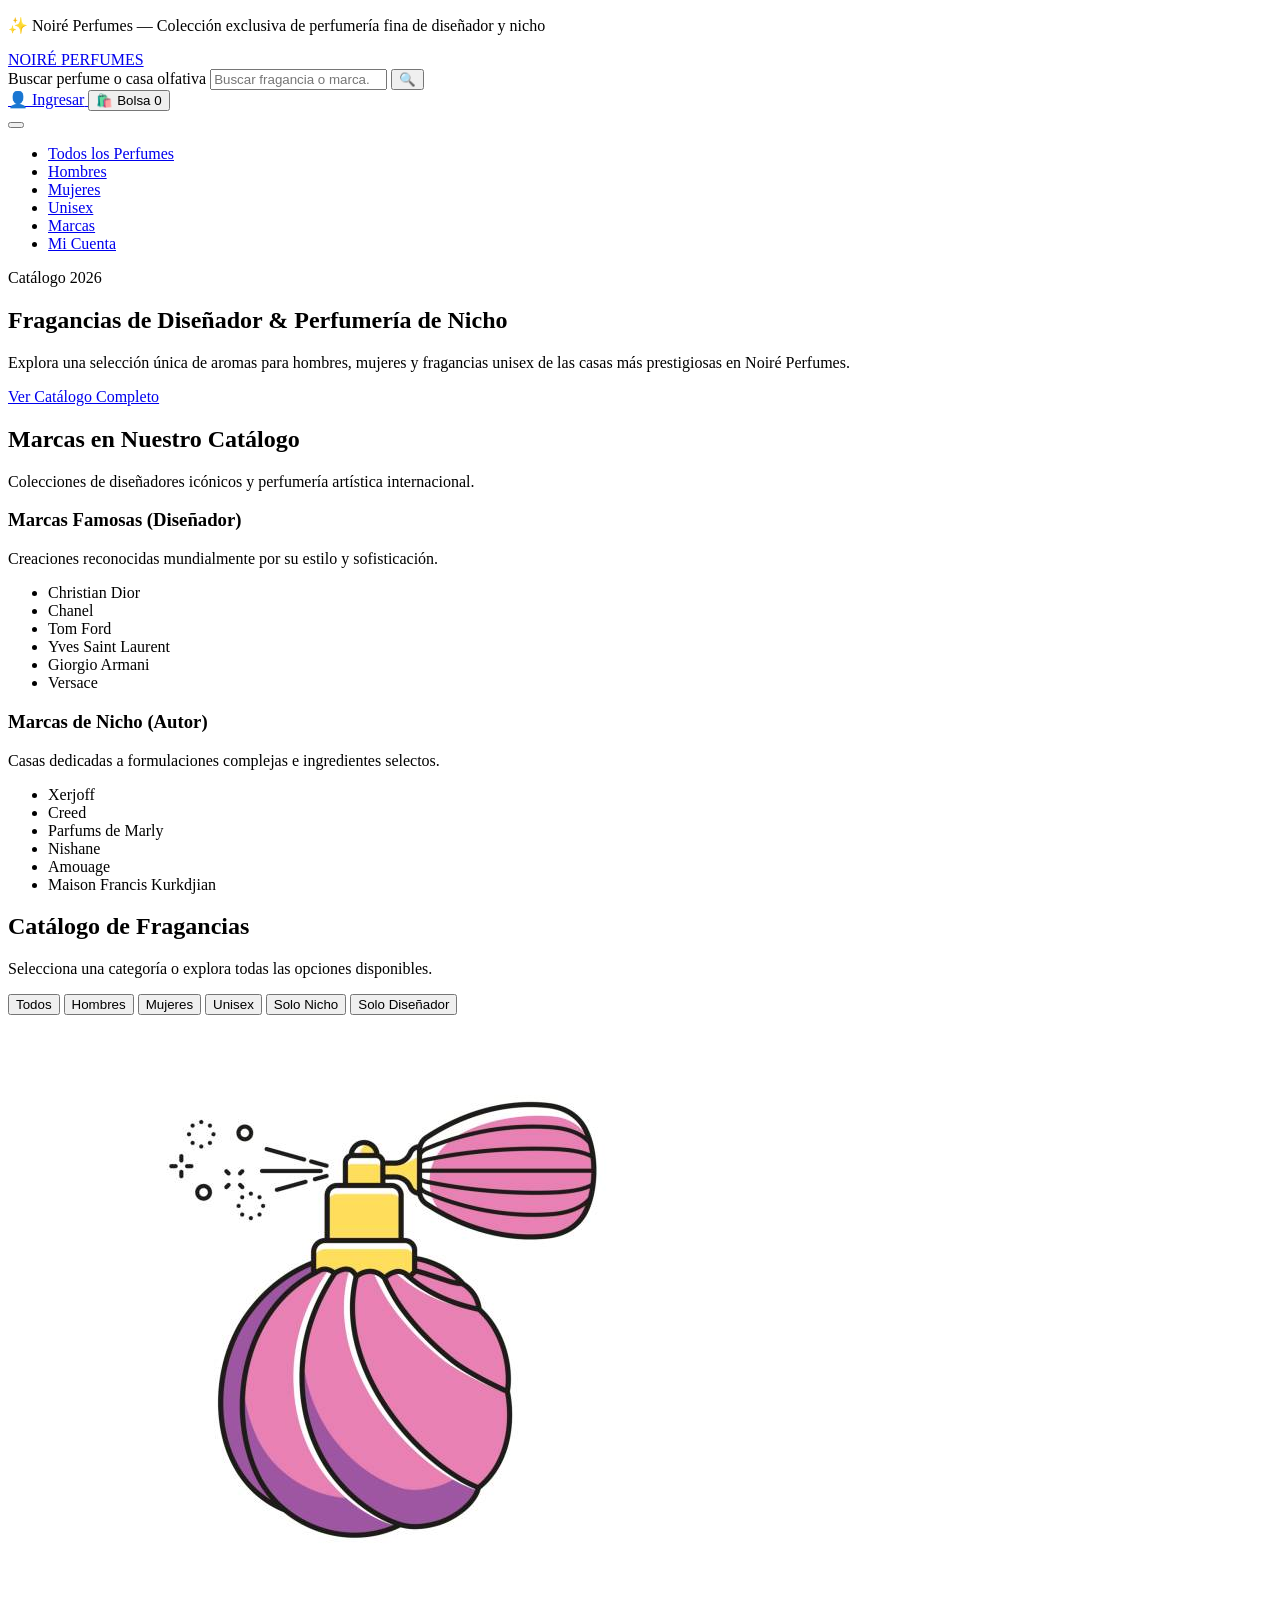
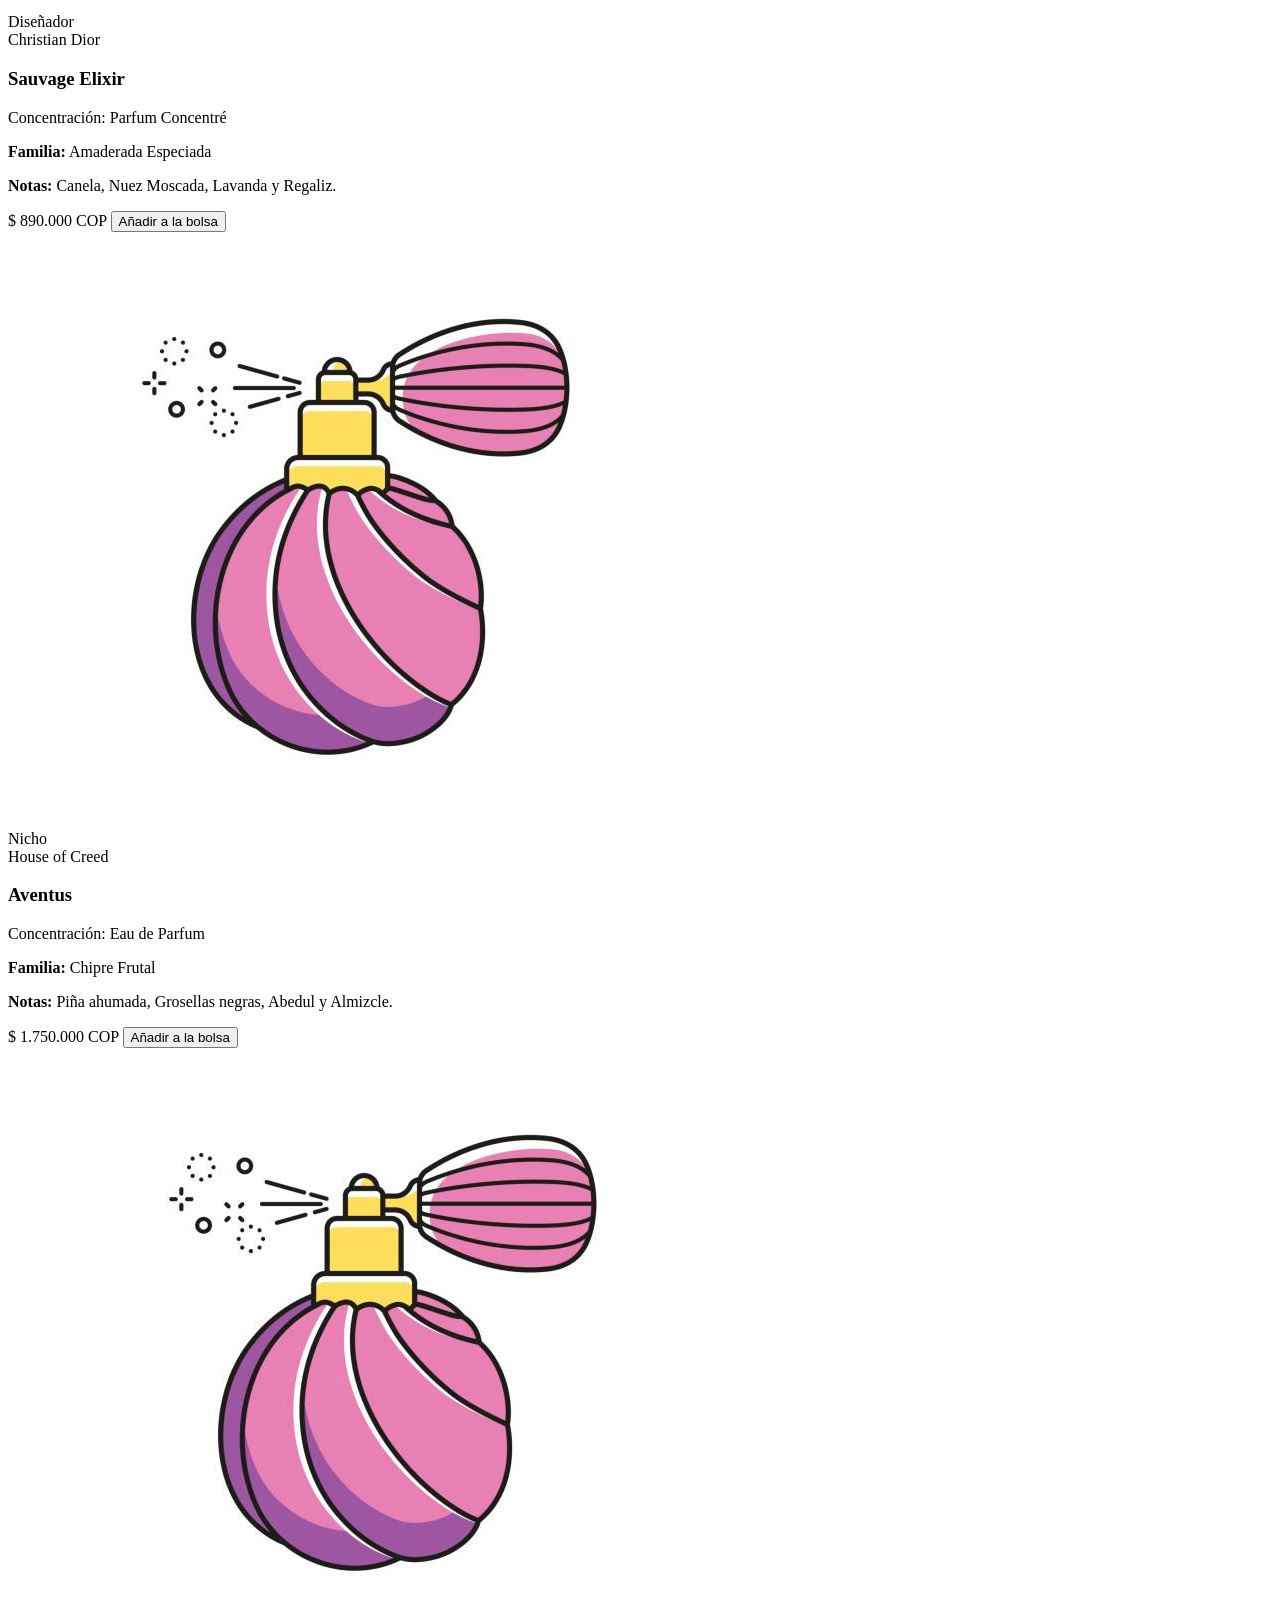
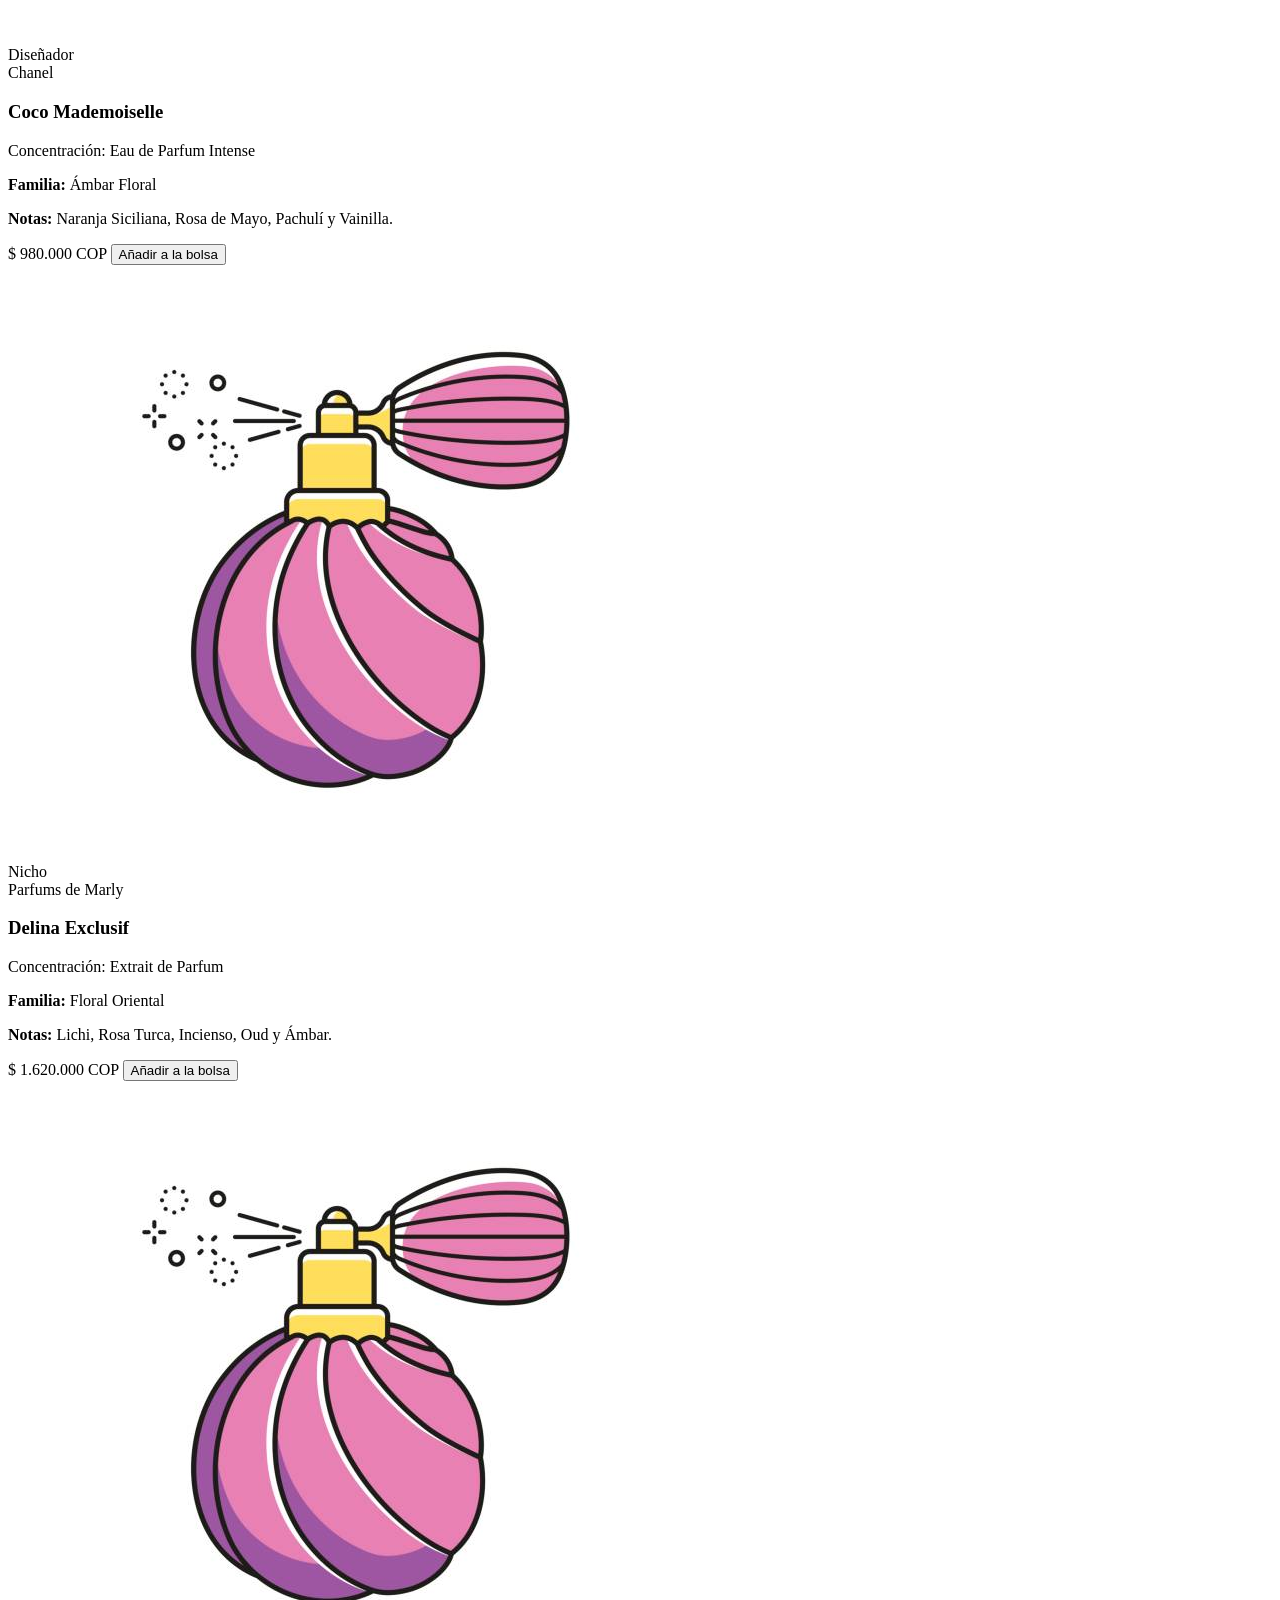
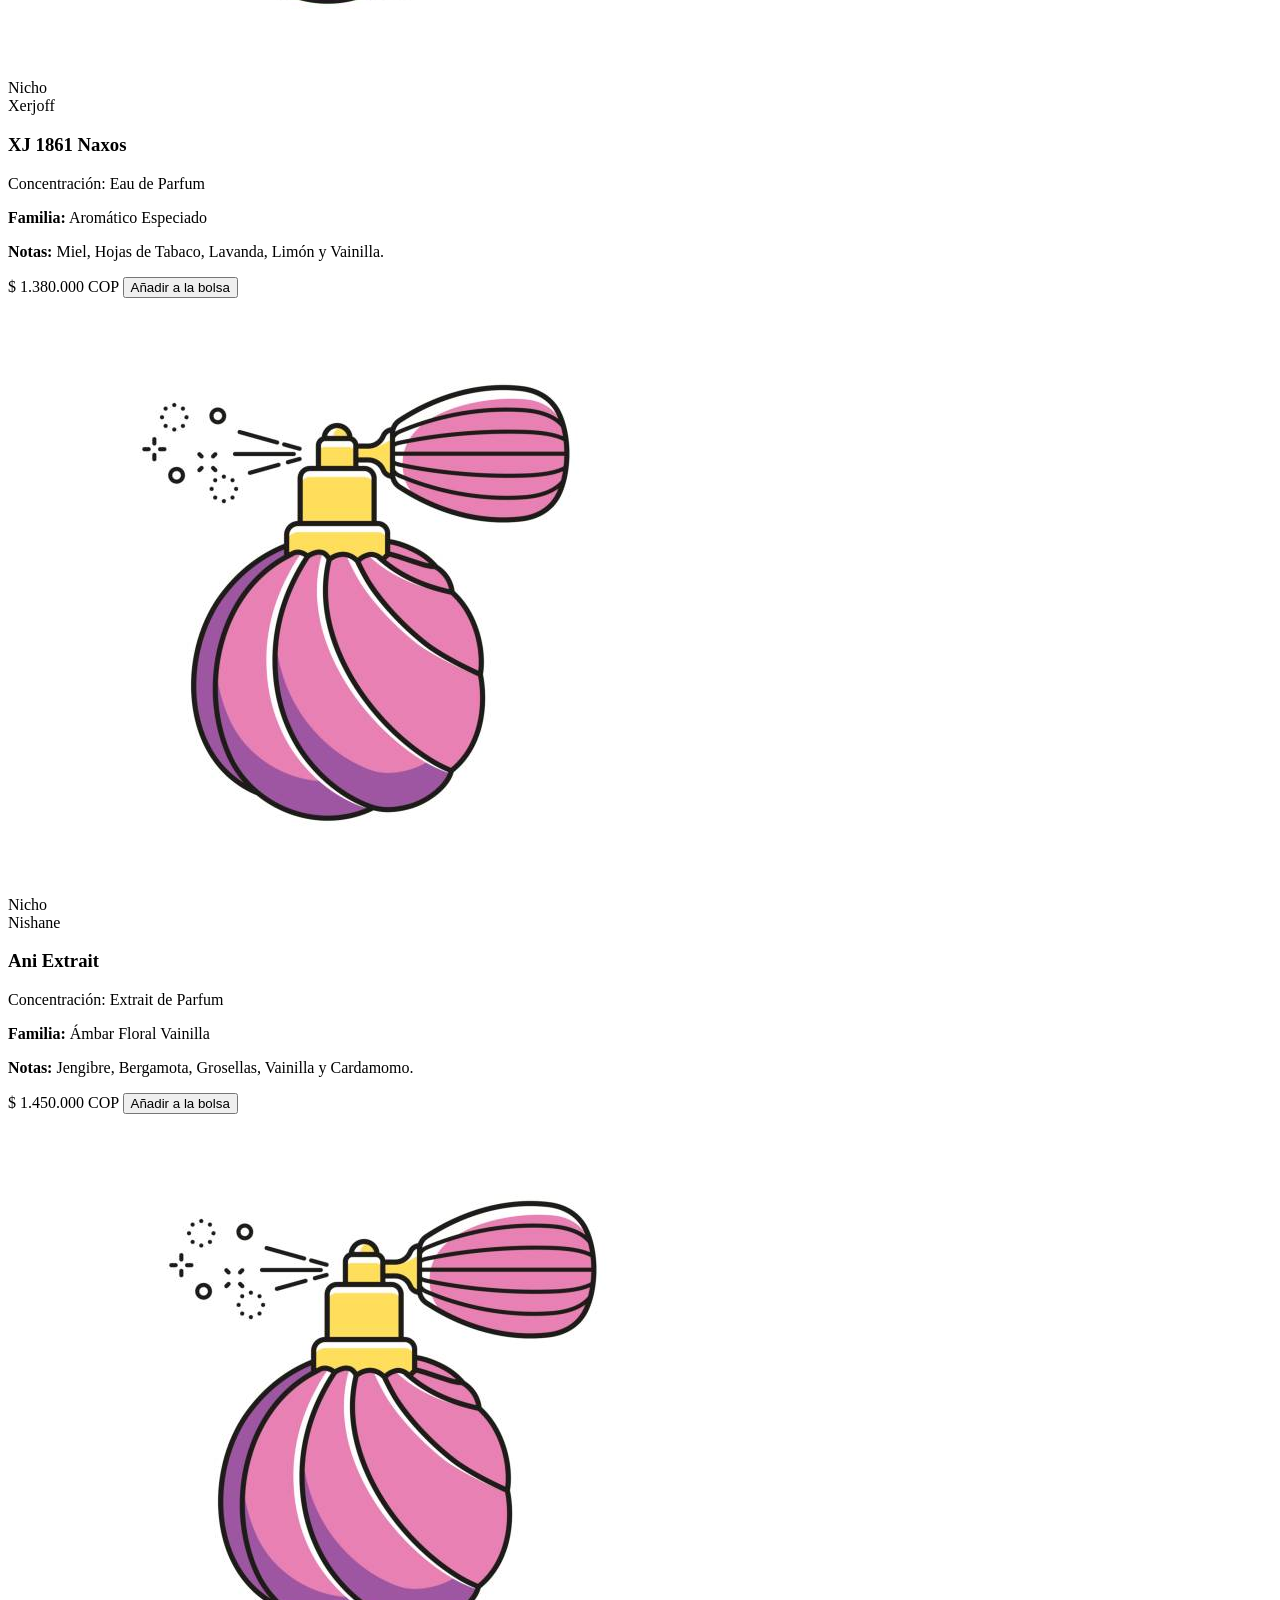
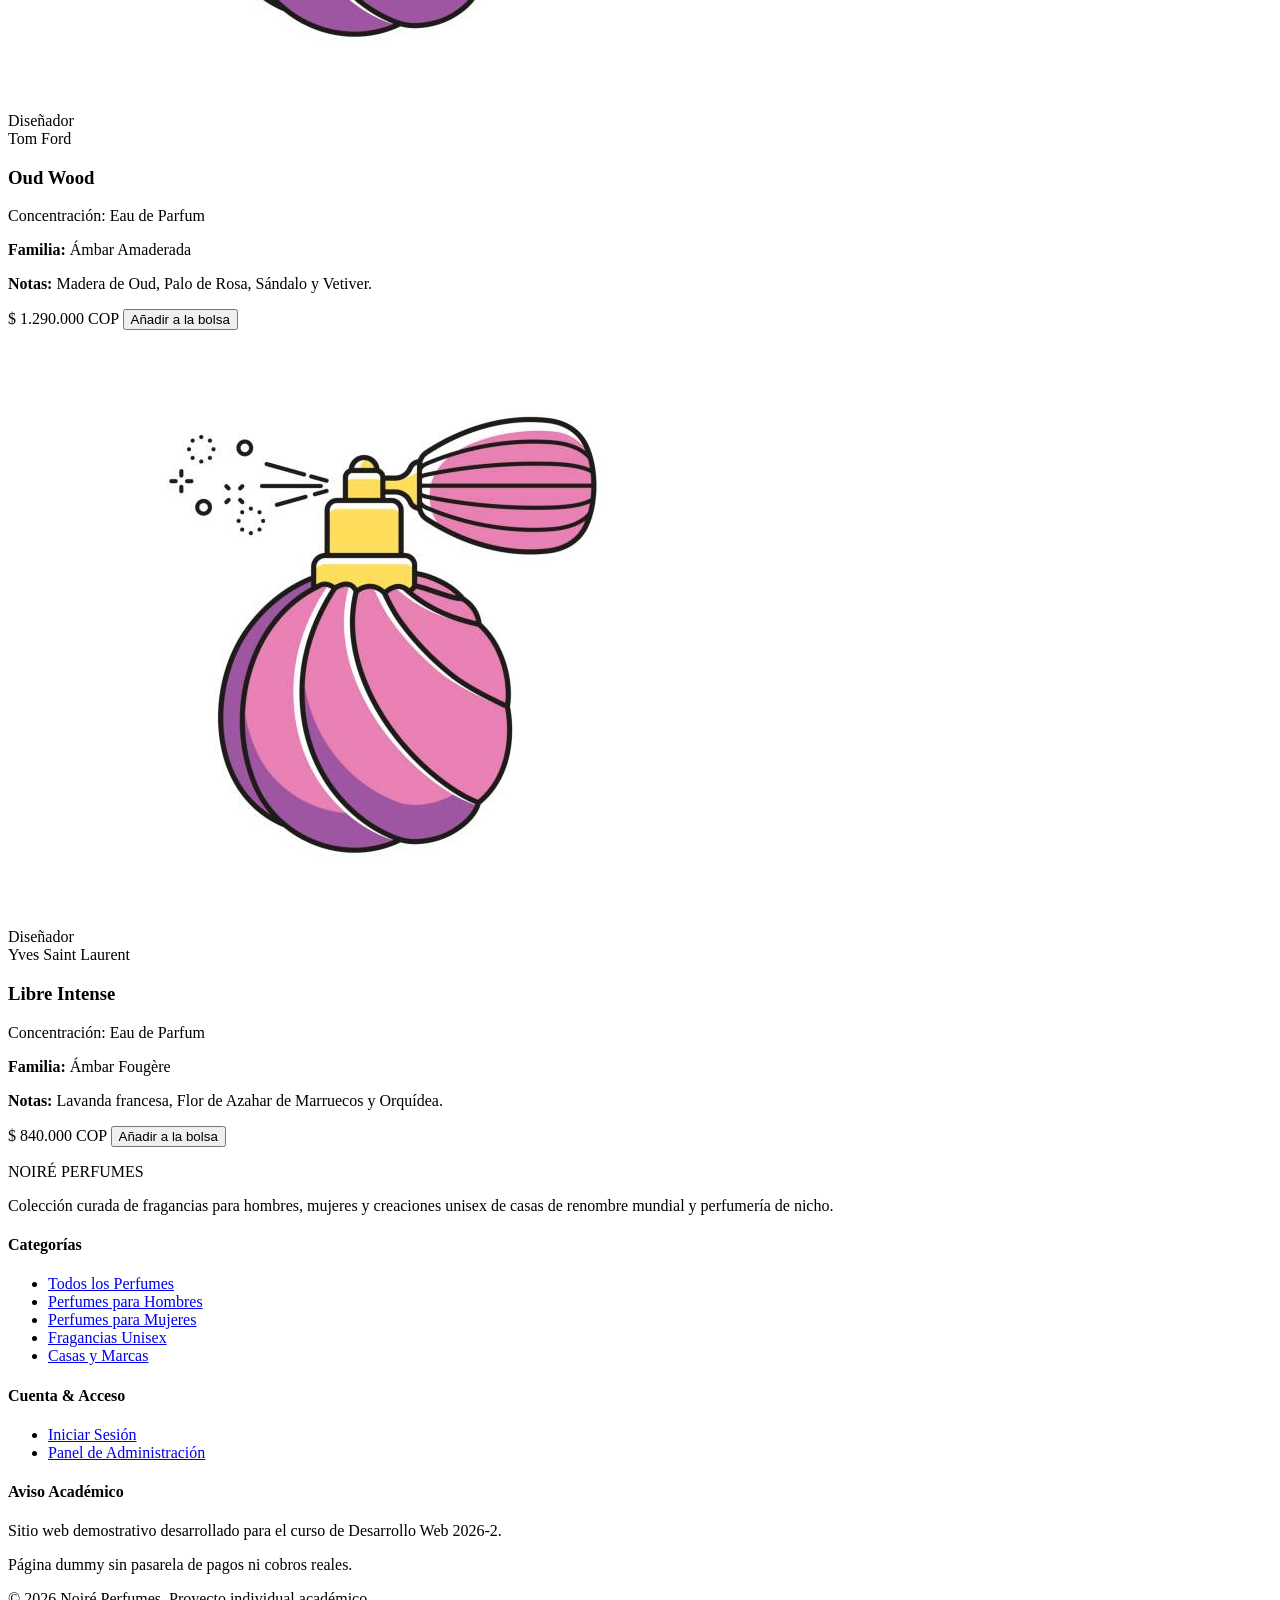
==== commit 21b00a75: "chore(branding): renombrar el proyecto a NOIRÉ PERFUMES" ====
--- a/index.html
+++ b/index.html
@@ -3,8 +3,8 @@
 <head>
     <meta charset="UTF-8">
     <meta name="viewport" content="width=device-width, initial-scale=1.0">
-    <meta name="description" content="Intense Fragancias — Tienda especializada en alta perfumería para hombres, mujeres y unisex. Marcas de diseñador y perfumería de nicho.">
-    <title>Intense Fragancias | Catálogo de Fragancias</title>
+    <meta name="description" content="Noiré Perfumes — Tienda especializada en alta perfumería para hombres, mujeres y unisex. Marcas de diseñador y perfumería de nicho.">
+    <title>Noiré Perfumes | Catálogo de Fragancias</title>
     <!-- Hoja de estilos externa (sin estilos en línea según rúbrica) -->
     <link rel="stylesheet" href="css/estilos.css">
 </head>
@@ -12,7 +12,7 @@
 
     <!-- Barra superior informativa -->
     <aside class="barra-anuncio" aria-label="Aviso informativo">
-        <p>✨ Intense Fragancias — Colección exclusiva de perfumería fina de diseñador y nicho</p>
+        <p>✨ Noiré Perfumes — Colección exclusiva de perfumería fina de diseñador y nicho</p>
     </aside>
 
     <!-- Encabezado Principal -->
@@ -20,8 +20,8 @@
         <div class="contenedor-cabecera">
             <!-- Logotipo del sitio -->
             <a href="index.html" class="enlace-logo" aria-label="Ir a la página de inicio">
-                <span class="logo-texto">INTENSE</span>
-                <span class="logo-subtexto">FRAGANCIAS</span>
+                <span class="logo-texto">NOIRÉ</span>
+                <span class="logo-subtexto">PERFUMES</span>
             </a>
 
             <!-- Barra de búsqueda rápida (Dummy) -->
@@ -86,7 +86,7 @@
             <div class="contenido-hero">
                 <span class="insignia-hero">Catálogo 2026</span>
                 <h1>Fragancias de Diseñador & Perfumería de Nicho</h1>
-                <p>Explora una selección única de aromas para hombres, mujeres y fragancias unisex de las casas más prestigiosas en Intense Fragancias.</p>
+                <p>Explora una selección única de aromas para hombres, mujeres y fragancias unisex de las casas más prestigiosas en Noiré Perfumes.</p>
                 <div class="botones-hero">
                     <a href="#catalogo" class="btn btn-primario">Ver Catálogo Completo</a>
                 </div>
@@ -160,7 +160,7 @@
                             <span class="insignia-tipo">Diseñador</span>
                             <img 
                                 src="assets/images/perfume-default.png" 
-                                alt="Ilustración de frasco de perfume Intense Fragancias"
+                                alt="Ilustración de frasco de perfume Noiré Perfumes"
                                 loading="lazy"
                             >
                         </div>
@@ -183,7 +183,7 @@
                             <span class="insignia-tipo insignia-nicho">Nicho</span>
                             <img 
                                 src="assets/images/perfume-default.png" 
-                                alt="Ilustración de frasco de perfume Intense Fragancias"
+                                alt="Ilustración de frasco de perfume Noiré Perfumes"
                                 loading="lazy"
                             >
                         </div>
@@ -206,7 +206,7 @@
                             <span class="insignia-tipo">Diseñador</span>
                             <img 
                                 src="assets/images/perfume-default.png" 
-                                alt="Ilustración de frasco de perfume Intense Fragancias"
+                                alt="Ilustración de frasco de perfume Noiré Perfumes"
                                 loading="lazy"
                             >
                         </div>
@@ -229,7 +229,7 @@
                             <span class="insignia-tipo insignia-nicho">Nicho</span>
                             <img 
                                 src="assets/images/perfume-default.png" 
-                                alt="Ilustración de frasco de perfume Intense Fragancias"
+                                alt="Ilustración de frasco de perfume Noiré Perfumes"
                                 loading="lazy"
                             >
                         </div>
@@ -252,7 +252,7 @@
                             <span class="insignia-tipo insignia-nicho">Nicho</span>
                             <img 
                                 src="assets/images/perfume-default.png" 
-                                alt="Ilustración de frasco de perfume Intense Fragancias"
+                                alt="Ilustración de frasco de perfume Noiré Perfumes"
                                 loading="lazy"
                             >
                         </div>
@@ -275,7 +275,7 @@
                             <span class="insignia-tipo insignia-nicho">Nicho</span>
                             <img 
                                 src="assets/images/perfume-default.png" 
-                                alt="Ilustración de frasco de perfume Intense Fragancias"
+                                alt="Ilustración de frasco de perfume Noiré Perfumes"
                                 loading="lazy"
                             >
                         </div>
@@ -298,7 +298,7 @@
                             <span class="insignia-tipo">Diseñador</span>
                             <img 
                                 src="assets/images/perfume-default.png" 
-                                alt="Ilustración de frasco de perfume Intense Fragancias"
+                                alt="Ilustración de frasco de perfume Noiré Perfumes"
                                 loading="lazy"
                             >
                         </div>
@@ -321,7 +321,7 @@
                             <span class="insignia-tipo">Diseñador</span>
                             <img 
                                 src="assets/images/perfume-default.png" 
-                                alt="Ilustración de frasco de perfume Intense Fragancias"
+                                alt="Ilustración de frasco de perfume Noiré Perfumes"
                                 loading="lazy"
                             >
                         </div>
@@ -347,7 +347,7 @@
     <footer class="pie-principal">
         <div class="contenedor cuadricula-pie">
             <div class="columna-pie">
-                <p class="logo-pie">INTENSE FRAGANCIAS</p>
+                <p class="logo-pie">NOIRÉ PERFUMES</p>
                 <p>Colección curada de fragancias para hombres, mujeres y creaciones unisex de casas de renombre mundial y perfumería de nicho.</p>
             </div>
 
@@ -378,7 +378,7 @@
         </div>
 
         <div class="barra-derechos">
-            <p>&copy; 2026 Intense Fragancias. Proyecto individual académico.</p>
+            <p>&copy; 2026 Noiré Perfumes. Proyecto individual académico.</p>
         </div>
     </footer>
 
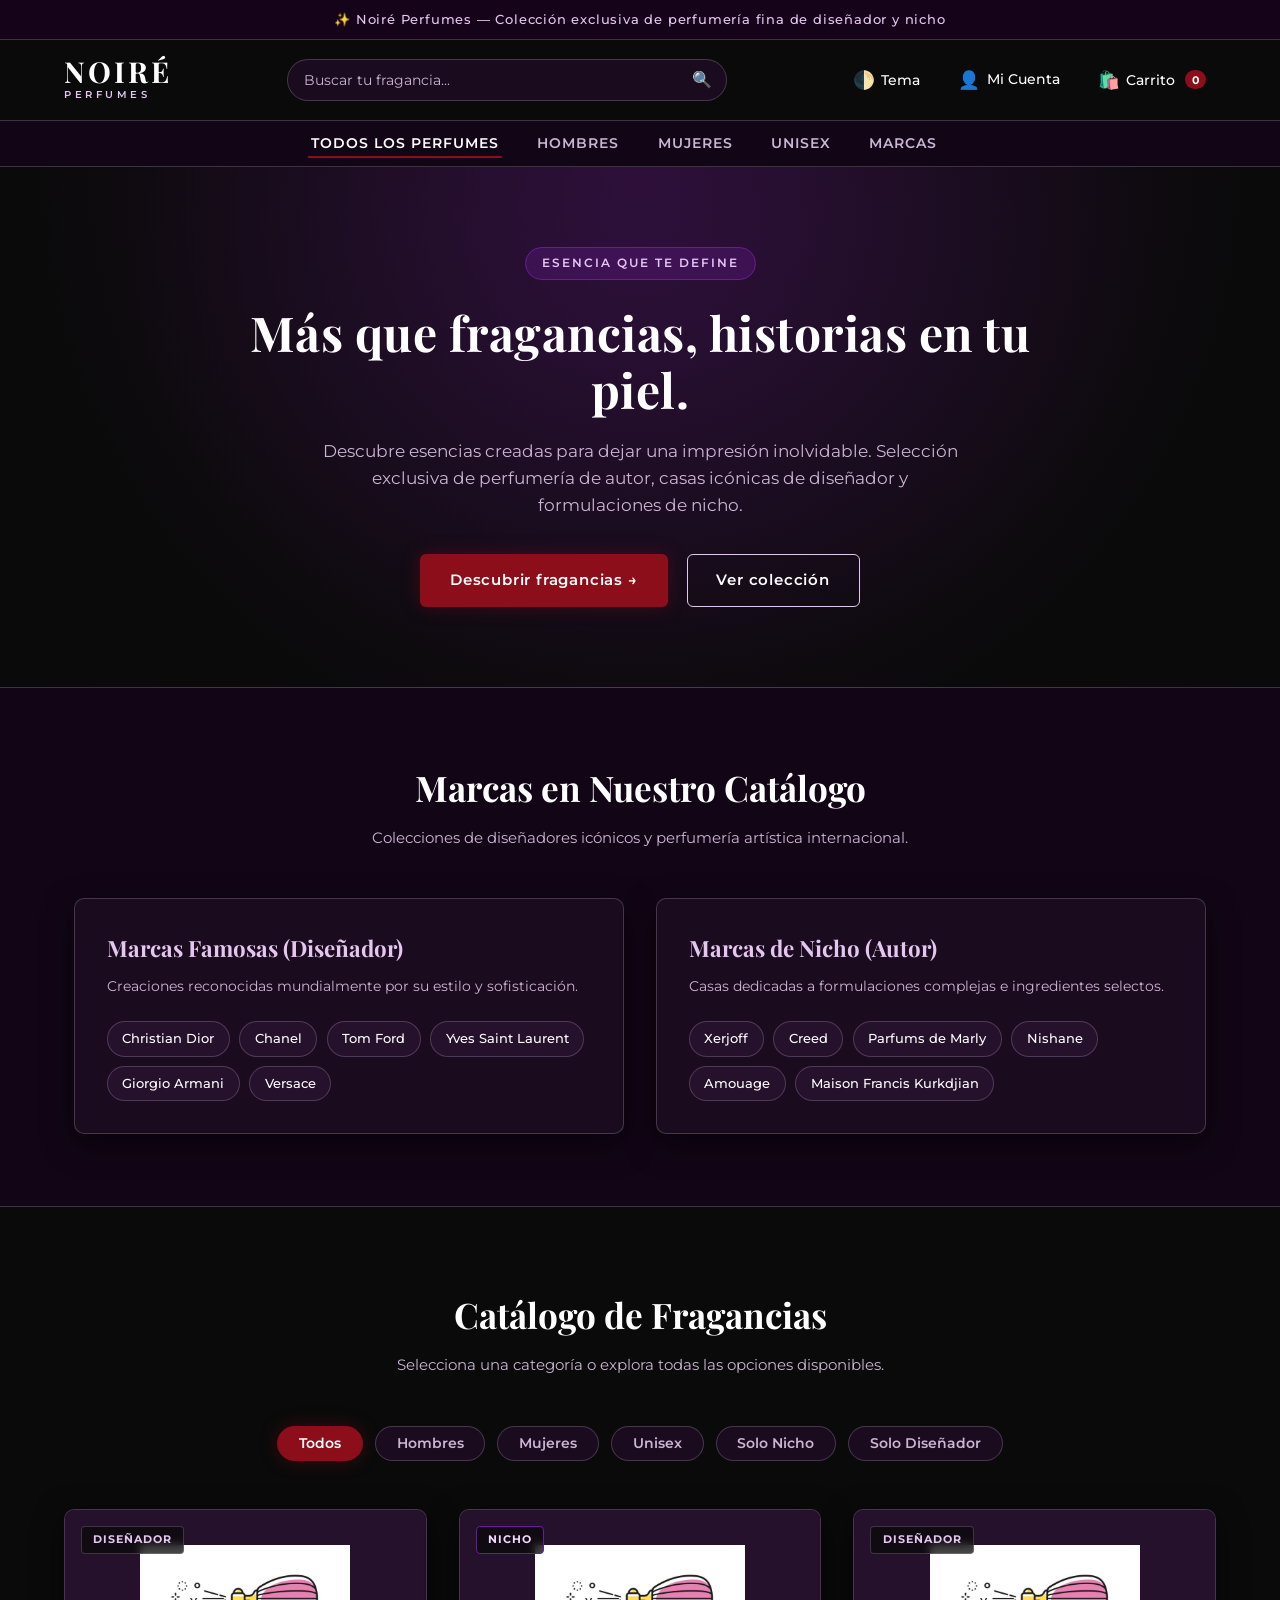
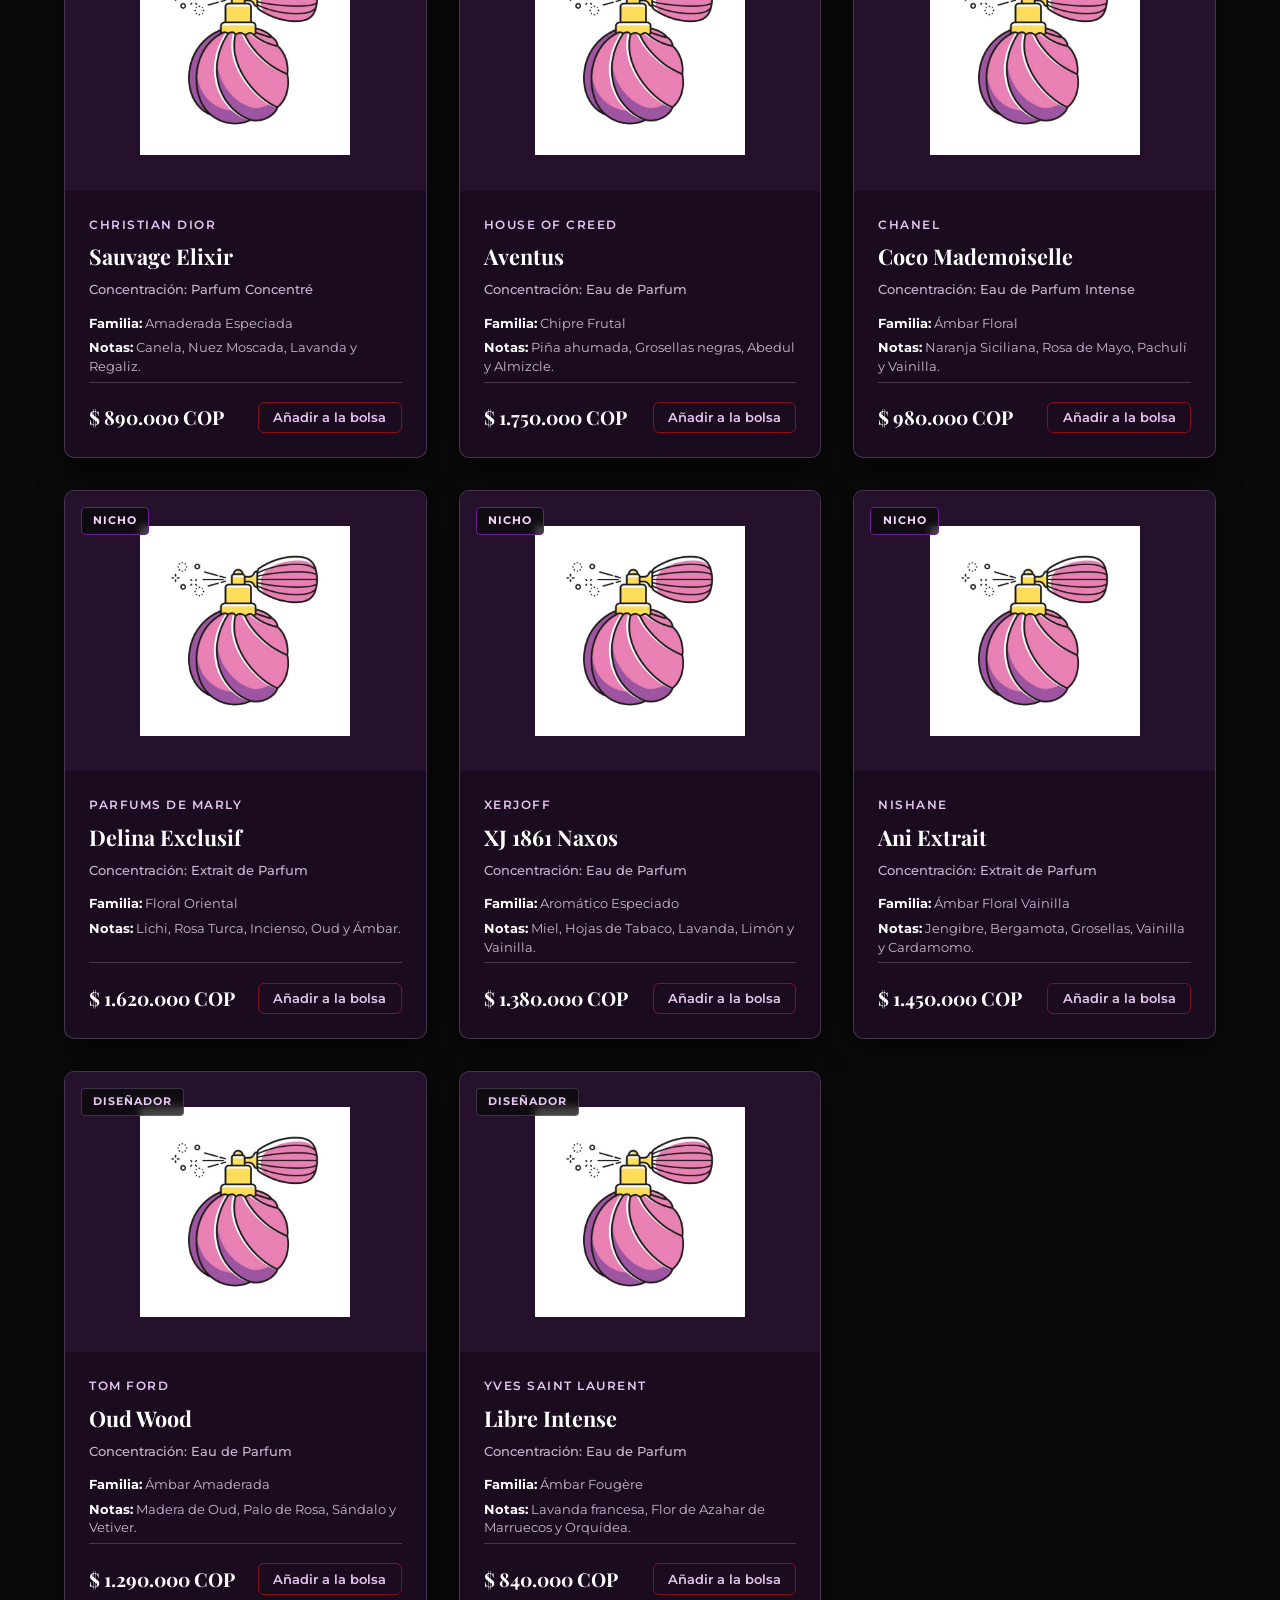
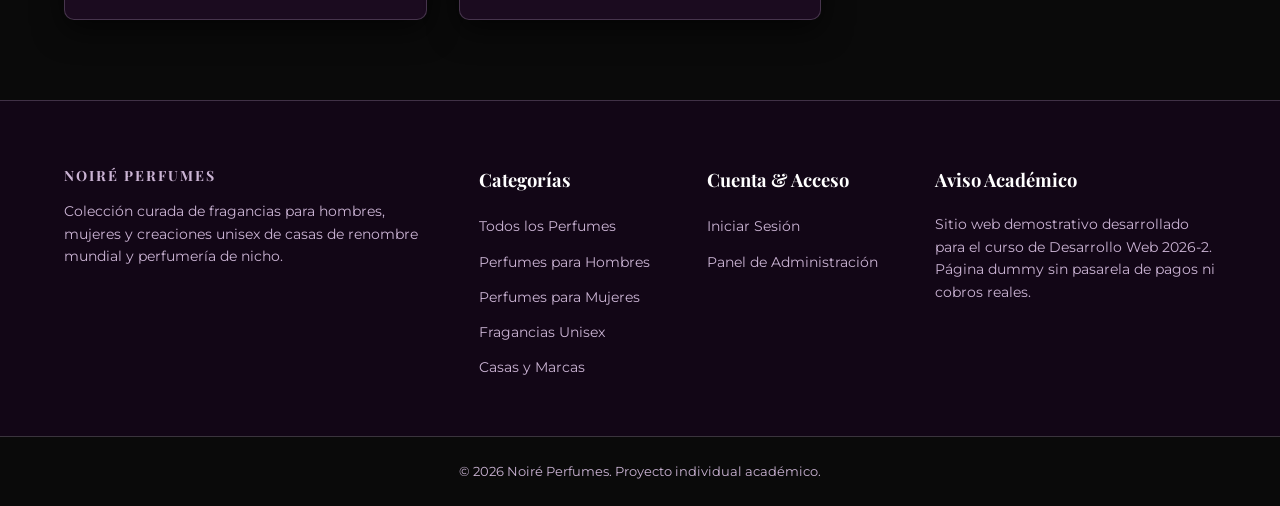
==== commit 31974dc9: "feat(css): implementar sistema de diseno en estilos.css con variables, flexbox, grid y responsive" ====
--- a/index.html
+++ b/index.html
@@ -31,7 +31,7 @@
                     type="search" 
                     id="input-busqueda" 
                     name="q" 
-                    placeholder="Buscar fragancia o marca..." 
+                    placeholder="Buscar tu fragancia..." 
                     autocomplete="off"
                 >
                 <button type="submit" aria-label="Realizar búsqueda">
@@ -41,13 +41,17 @@
 
             <!-- Acciones de usuario rápidas -->
             <div class="acciones-usuario">
+                <button type="button" class="enlace-icono btn-tema" id="btn-tema" aria-label="Alternar modo claro y oscuro" title="Cambiar modo claro / oscuro">
+                    <span aria-hidden="true" class="icono">🌓</span>
+                    <span class="texto-accion">Tema</span>
+                </button>
                 <a href="login.html" class="enlace-icono" id="enlace-login" title="Acceder a mi cuenta">
                     <span aria-hidden="true" class="icono">👤</span>
-                    <span class="texto-accion">Ingresar</span>
+                    <span class="texto-accion">Mi Cuenta</span>
                 </a>
                 <button type="button" class="enlace-icono btn-carrito" id="btn-carrito" aria-label="Abrir bolsa de compras">
                     <span aria-hidden="true" class="icono">🛍️</span>
-                    <span class="texto-accion">Bolsa</span>
+                    <span class="texto-accion">Carrito</span>
                     <span class="contador-carrito" id="contador-carrito">0</span>
                 </button>
             </div>
@@ -82,13 +86,14 @@
     <!-- Contenido Principal -->
     <main>
         <!-- Sección 1: Hero / Banner de Bienvenida -->
-        <section class="seccion-hero" aria-label="Presentación del catálogo">
+        <section class="seccion-hero" aria-label="Presentación de Noiré Perfumes">
             <div class="contenido-hero">
-                <span class="insignia-hero">Catálogo 2026</span>
-                <h1>Fragancias de Diseñador & Perfumería de Nicho</h1>
-                <p>Explora una selección única de aromas para hombres, mujeres y fragancias unisex de las casas más prestigiosas en Noiré Perfumes.</p>
+                <span class="insignia-hero">Esencia que te define</span>
+                <h1>Más que fragancias, historias en tu piel.</h1>
+                <p>Descubre esencias creadas para dejar una impresión inolvidable. Selección exclusiva de perfumería de autor, casas icónicas de diseñador y formulaciones de nicho.</p>
                 <div class="botones-hero">
-                    <a href="#catalogo" class="btn btn-primario">Ver Catálogo Completo</a>
+                    <a href="#catalogo" class="btn btn-primario">Descubrir fragancias &rarr;</a>
+                    <a href="#marcas" class="btn btn-secundario">Ver colección</a>
                 </div>
             </div>
         </section>
--- a/css/estilos.css
+++ b/css/estilos.css
@@ -0,0 +1,1118 @@
+/* ==========================================================================
+   NOIRÉ PERFUMES — SISTEMA DE DISEÑO & HOJA DE ESTILOS UNIFICADA
+   Identidad visual: Lujo, Misterio, Sensualidad y Sofisticación.
+   Rúbrica de evaluación: CSS Puro, Variables CSS, Flexbox, Grid y Responsive.
+   ========================================================================== */
+
+/* --------------------------------------------------------------------------
+   1. IMPORTACIÓN DE TIPOGRAFÍAS (Google Fonts)
+   - Títulos y Logo: Playfair Display (Elegancia y Exclusividad)
+   - Textos, Menús, Precios y Formularios: Montserrat (Modernidad y Limpieza)
+   -------------------------------------------------------------------------- */
+@import url('https://fonts.googleapis.com/css2?family=Montserrat:wght@300;400;500;600;700&family=Playfair+Display:ital,wght@0,400;0,600;0,700;1,400&display=swap');
+
+/* --------------------------------------------------------------------------
+   2. VARIABLES CSS (:root) — MODO OSCURO (Versión principal y sofisticada)
+   -------------------------------------------------------------------------- */
+:root {
+    /* Paleta Modo Oscuro */
+    --color-bg-principal: #0A0A0A;         /* Negro profundo */
+    --color-bg-secciones: #120616;         /* Morado oscuro de fondo */
+    --color-bg-tarjetas: #1B0B1F;          /* Morado negro para tarjetas */
+    --color-bg-superficie: #26112C;        /* Superficie elevada */
+    --color-morado-intenso: #6A1B9A;       /* Morado destacado */
+    --color-rojo-profundo: #8B0E1A;        /* Botones principales y llamadas a la acción */
+    --color-rojo-hover: #A81524;           /* Hover botón primario */
+    --color-blanco-lavanda: #E5C6F0;       /* Textos destacados e iconos */
+    --color-texto-principal: #FFFFFF;      /* Texto base */
+    --color-texto-secundario: #CBB4D4;     /* Texto grisáceo/lavanda */
+    --color-borde: rgba(229, 198, 240, 0.22); /* Borde sutil */
+    --color-borde-foco: #8B0E1A;          /* Borde activo en inputs */
+    --color-barra-top: #150319;            /* Fondo barra anuncios */
+    
+    /* Tipografías */
+    --fuente-titulos: 'Playfair Display', Georgia, serif;
+    --fuente-cuerpo: 'Montserrat', -apple-system, BlinkMacSystemFont, 'Segoe UI', Roboto, sans-serif;
+    
+    /* Sombras y Resplandores */
+    --sombra-tarjeta: 0 10px 30px rgba(0, 0, 0, 0.6);
+    --sombra-hover: 0 16px 36px rgba(106, 27, 154, 0.25);
+    --resplandor-rojo: 0 0 18px rgba(139, 14, 26, 0.35);
+    --resplandor-lavanda: 0 0 16px rgba(229, 198, 240, 0.2);
+
+    /* Radios y Transiciones */
+    --radio-sm: 6px;
+    --radio-md: 10px;
+    --radio-lg: 16px;
+    --transicion-suave: all 0.3s cubic-bezier(0.25, 0.8, 0.25, 1);
+}
+
+/* --------------------------------------------------------------------------
+   3. VARIABLES CSS — MODO CLARO ([data-theme="light"])
+   Mantiene la identidad usando fondos blancos y lavandas refinados.
+   -------------------------------------------------------------------------- */
+[data-theme="light"] {
+    --color-bg-principal: #F9F6FB;         /* Blanco lavanda */
+    --color-bg-secciones: #F2E5F7;         /* Sección lavanda suave */
+    --color-bg-tarjetas: #FFFFFF;          /* Blanco puro en tarjetas */
+    --color-bg-superficie: #EAD7F0;        /* Lavanda claro */
+    --color-morado-intenso: #B48ACB;       /* Morado suave para destacados */
+    --color-rojo-profundo: #A1132B;        /* Rojo elegante en botones */
+    --color-rojo-hover: #800A1F;           /* Hover rojo elegante */
+    --color-blanco-lavanda: #6A1B9A;       /* Destacados en lavanda/morado oscuro */
+    --color-texto-principal: #222222;      /* Negro suave */
+    --color-texto-secundario: #5A4763;     /* Morado grisáceo de lectura */
+    --color-borde: rgba(180, 138, 203, 0.35); /* Borde sutil lavanda */
+    --color-borde-foco: #A1132B;          /* Borde activo */
+    --color-barra-top: #EAD7F0;            /* Fondo barra anuncios */
+    
+    --sombra-tarjeta: 0 8px 24px rgba(106, 27, 154, 0.08);
+    --sombra-hover: 0 14px 30px rgba(106, 27, 154, 0.16);
+    --resplandor-rojo: 0 0 14px rgba(161, 19, 43, 0.2);
+    --resplandor-lavanda: 0 0 14px rgba(180, 138, 203, 0.25);
+}
+
+/* --------------------------------------------------------------------------
+   4. RESET Y ESTILOS BASE
+   -------------------------------------------------------------------------- */
+*, *::before, *::after {
+    margin: 0;
+    padding: 0;
+    box-sizing: border-box;
+}
+
+html {
+    scroll-behavior: smooth;
+    font-size: 16px;
+}
+
+body {
+    background-color: var(--color-bg-principal);
+    color: var(--color-texto-principal);
+    font-family: var(--fuente-cuerpo);
+    font-size: 1rem;
+    line-height: 1.6;
+    -webkit-font-smoothing: antialiased;
+    -moz-osx-font-smoothing: grayscale;
+    min-height: 100vh;
+    display: flex;
+    flex-direction: column;
+    transition: background-color 0.4s ease, color 0.4s ease;
+}
+
+img {
+    max-width: 100%;
+    height: auto;
+    display: block;
+}
+
+a {
+    color: inherit;
+    text-decoration: none;
+    transition: var(--transicion-suave);
+}
+
+ul {
+    list-style: none;
+}
+
+button, input, select, textarea {
+    font-family: inherit;
+    font-size: inherit;
+    color: inherit;
+}
+
+/* Accesibilidad: clase para lectores de pantalla */
+.sr-only {
+    position: absolute;
+    width: 1px;
+    height: 1px;
+    padding: 0;
+    margin: -1px;
+    overflow: hidden;
+    clip: rect(0, 0, 0, 0);
+    white-space: nowrap;
+    border: 0;
+}
+
+/* Contenedor general centrado */
+.contenedor {
+    width: 100%;
+    max-width: 1200px;
+    margin: 0 auto;
+    padding: 0 1.5rem;
+}
+
+/* --------------------------------------------------------------------------
+   5. BARRA DE ANUNCIO SUPERIOR
+   -------------------------------------------------------------------------- */
+.barra-anuncio {
+    background-color: var(--color-barra-top);
+    color: var(--color-blanco-lavanda);
+    font-size: 0.82rem;
+    font-weight: 500;
+    letter-spacing: 0.8px;
+    text-align: center;
+    padding: 0.55rem 1rem;
+    border-bottom: 1px solid var(--color-borde);
+}
+
+/* --------------------------------------------------------------------------
+   6. CABECERA PRINCIPAL (FLEXBOX)
+   -------------------------------------------------------------------------- */
+.cabecera-principal {
+    background-color: var(--color-bg-principal);
+    border-bottom: 1px solid var(--color-borde);
+    position: sticky;
+    top: 0;
+    z-index: 100;
+    backdrop-filter: blur(12px);
+    -webkit-backdrop-filter: blur(12px);
+}
+
+.contenedor-cabecera {
+    max-width: 1200px;
+    margin: 0 auto;
+    padding: 1rem 1.5rem;
+    display: flex;
+    align-items: center;
+    justify-content: space-between;
+    gap: 1.5rem;
+}
+
+/* Logotipo Noiré Perfumes */
+.enlace-logo {
+    display: flex;
+    flex-direction: column;
+    text-decoration: none;
+}
+
+.logo-texto {
+    font-family: var(--fuente-titulos);
+    font-size: 1.8rem;
+    font-weight: 700;
+    letter-spacing: 3px;
+    color: var(--color-texto-principal);
+    line-height: 1.1;
+}
+
+.logo-subtexto {
+    font-family: var(--fuente-cuerpo);
+    font-size: 0.65rem;
+    font-weight: 600;
+    letter-spacing: 3.5px;
+    color: var(--color-blanco-lavanda);
+    text-transform: uppercase;
+}
+
+/* Barra de Búsqueda Rápida */
+.buscador-cabecera {
+    display: flex;
+    align-items: center;
+    background-color: var(--color-bg-tarjetas);
+    border: 1px solid var(--color-borde);
+    border-radius: 50px;
+    padding: 0.35rem 0.6rem 0.35rem 1rem;
+    flex: 1;
+    max-width: 440px;
+    transition: var(--transicion-suave);
+}
+
+.buscador-cabecera:focus-within {
+    border-color: var(--color-morado-intenso);
+    box-shadow: var(--resplandor-lavanda);
+}
+
+.buscador-cabecera input[type="search"] {
+    background: transparent;
+    border: none;
+    outline: none;
+    width: 100%;
+    color: var(--color-texto-principal);
+    font-size: 0.9rem;
+}
+
+.buscador-cabecera input[type="search"]::placeholder {
+    color: var(--color-texto-secundario);
+    font-size: 0.85rem;
+}
+
+.buscador-cabecera button {
+    background: transparent;
+    border: none;
+    cursor: pointer;
+    padding: 0.3rem;
+    display: flex;
+    align-items: center;
+    justify-content: center;
+    color: var(--color-blanco-lavanda);
+}
+
+/* Acciones de Usuario (FLEXBOX) */
+.acciones-usuario {
+    display: flex;
+    align-items: center;
+    gap: 1.2rem;
+}
+
+.enlace-icono {
+    display: flex;
+    align-items: center;
+    gap: 0.4rem;
+    background: transparent;
+    border: none;
+    cursor: pointer;
+    font-size: 0.9rem;
+    font-weight: 500;
+    color: var(--color-texto-principal);
+    padding: 0.4rem 0.6rem;
+    border-radius: var(--radio-sm);
+    transition: var(--transicion-suave);
+}
+
+.enlace-icono:hover {
+    color: var(--color-blanco-lavanda);
+    background-color: rgba(229, 198, 240, 0.08);
+}
+
+.icono {
+    font-size: 1.1rem;
+}
+
+.btn-carrito {
+    position: relative;
+}
+
+.contador-carrito {
+    background-color: var(--color-rojo-profundo);
+    color: #FFFFFF;
+    font-size: 0.7rem;
+    font-weight: 700;
+    padding: 0.15rem 0.45rem;
+    border-radius: 20px;
+    margin-left: 0.2rem;
+}
+
+/* --------------------------------------------------------------------------
+   7. BARRA DE NAVEGACIÓN Y MENÚ (FLEXBOX)
+   -------------------------------------------------------------------------- */
+.navegacion-principal {
+    background-color: var(--color-bg-secciones);
+    border-top: 1px solid var(--color-borde);
+    position: relative;
+}
+
+.lista-categorias {
+    max-width: 1200px;
+    margin: 0 auto;
+    padding: 0.6rem 1.5rem;
+    display: flex;
+    align-items: center;
+    justify-content: center;
+    gap: 2rem;
+    flex-wrap: wrap;
+}
+
+.enlace-categoria {
+    font-size: 0.85rem;
+    font-weight: 600;
+    letter-spacing: 1px;
+    text-transform: uppercase;
+    color: var(--color-texto-secundario);
+    padding: 0.4rem 0.2rem;
+    position: relative;
+}
+
+.enlace-categoria::after {
+    content: '';
+    position: absolute;
+    bottom: 0;
+    left: 50%;
+    width: 0;
+    height: 2px;
+    background-color: var(--color-rojo-profundo);
+    transition: var(--transicion-suave);
+    transform: translateX(-50%);
+}
+
+.enlace-categoria:hover,
+.enlace-categoria.activo {
+    color: var(--color-texto-principal);
+}
+
+.enlace-categoria:hover::after,
+.enlace-categoria.activo::after {
+    width: 100%;
+}
+
+.enlace-movil-login {
+    display: none; /* Visible solo en móvil */
+}
+
+/* Botón Hamburguesa Accesible */
+.btn-hamburguesa {
+    display: none;
+    flex-direction: column;
+    justify-content: space-around;
+    width: 2rem;
+    height: 2rem;
+    background: transparent;
+    border: none;
+    cursor: pointer;
+    padding: 0.2rem;
+    margin: 0.6rem 1.5rem;
+}
+
+.linea-hamburguesa {
+    width: 100%;
+    height: 2px;
+    background-color: var(--color-blanco-lavanda);
+    border-radius: 2px;
+    transition: var(--transicion-suave);
+}
+
+/* --------------------------------------------------------------------------
+   8. HERO / BANNER PRINCIPAL (FLEXBOX)
+   -------------------------------------------------------------------------- */
+.seccion-hero {
+    background: radial-gradient(circle at top center, #260e2d 0%, var(--color-bg-principal) 75%);
+    padding: 5rem 1.5rem;
+    text-align: center;
+    border-bottom: 1px solid var(--color-borde);
+    position: relative;
+    overflow: hidden;
+}
+
+.seccion-hero::before {
+    content: '';
+    position: absolute;
+    top: 0;
+    left: 10%;
+    width: 80%;
+    height: 100%;
+    background: radial-gradient(ellipse at 50% 20%, rgba(106, 27, 154, 0.15), transparent 70%);
+    pointer-events: none;
+}
+
+.contenido-hero {
+    max-width: 800px;
+    margin: 0 auto;
+    position: relative;
+    z-index: 1;
+}
+
+.insignia-hero {
+    display: inline-block;
+    background-color: rgba(106, 27, 154, 0.3);
+    border: 1px solid var(--color-morado-intenso);
+    color: var(--color-blanco-lavanda);
+    font-size: 0.78rem;
+    font-weight: 600;
+    letter-spacing: 2px;
+    text-transform: uppercase;
+    padding: 0.35rem 1rem;
+    border-radius: 30px;
+    margin-bottom: 1.5rem;
+}
+
+.seccion-hero h1 {
+    font-family: var(--fuente-titulos);
+    font-size: 3rem;
+    font-weight: 700;
+    line-height: 1.2;
+    color: var(--color-texto-principal);
+    margin-bottom: 1.2rem;
+    letter-spacing: 0.5px;
+}
+
+.seccion-hero p {
+    font-size: 1.05rem;
+    color: var(--color-texto-secundario);
+    max-width: 650px;
+    margin: 0 auto 2.2rem auto;
+}
+
+.botones-hero {
+    display: flex;
+    align-items: center;
+    justify-content: center;
+    gap: 1.2rem;
+    flex-wrap: wrap;
+}
+
+/* --------------------------------------------------------------------------
+   9. BOTONES DEL SISTEMA DE DISEÑO
+   - Botón Primario: Rojo profundo (#8B0E1A)
+   - Botón Secundario: Transparente con borde lavanda
+   -------------------------------------------------------------------------- */
+.btn {
+    display: inline-flex;
+    align-items: center;
+    justify-content: center;
+    font-size: 0.92rem;
+    font-weight: 600;
+    letter-spacing: 0.8px;
+    padding: 0.85rem 1.8rem;
+    border-radius: var(--radio-sm);
+    cursor: pointer;
+    transition: var(--transicion-suave);
+    border: 1px solid transparent;
+}
+
+.btn-primario {
+    background-color: var(--color-rojo-profundo);
+    color: #FFFFFF;
+    box-shadow: var(--resplandor-rojo);
+}
+
+.btn-primario:hover {
+    background-color: var(--color-rojo-hover);
+    transform: translateY(-2px);
+    box-shadow: 0 6px 20px rgba(139, 14, 26, 0.45);
+}
+
+.btn-secundario {
+    background-color: transparent;
+    border-color: var(--color-blanco-lavanda);
+    color: var(--color-texto-principal);
+}
+
+.btn-secundario:hover {
+    background-color: rgba(229, 198, 240, 0.12);
+    border-color: var(--color-morado-intenso);
+    transform: translateY(-2px);
+}
+
+.btn-bloque {
+    width: 100%;
+}
+
+/* --------------------------------------------------------------------------
+   10. SECCIÓN MARCAS DESTACADAS (FLEXBOX)
+   -------------------------------------------------------------------------- */
+.seccion-marcas {
+    background-color: var(--color-bg-secciones);
+    padding: 4.5rem 0;
+    border-bottom: 1px solid var(--color-borde);
+}
+
+.encabezado-seccion {
+    text-align: center;
+    max-width: 700px;
+    margin: 0 auto 3rem auto;
+}
+
+.encabezado-seccion h2 {
+    font-family: var(--fuente-titulos);
+    font-size: 2.2rem;
+    font-weight: 700;
+    color: var(--color-texto-principal);
+    margin-bottom: 0.6rem;
+}
+
+.encabezado-seccion p {
+    color: var(--color-texto-secundario);
+    font-size: 0.95rem;
+}
+
+.bloques-marcas {
+    display: flex;
+    gap: 2rem;
+    justify-content: center;
+    flex-wrap: wrap;
+}
+
+.tarjeta-marca-grupo {
+    background-color: var(--color-bg-tarjetas);
+    border: 1px solid var(--color-borde);
+    border-radius: var(--radio-md);
+    padding: 2rem;
+    flex: 1;
+    min-width: 300px;
+    max-width: 550px;
+    box-shadow: var(--sombra-tarjeta);
+    transition: var(--transicion-suave);
+}
+
+.tarjeta-marca-grupo:hover {
+    border-color: var(--color-morado-intenso);
+    box-shadow: var(--sombra-hover);
+    transform: translateY(-3px);
+}
+
+.tarjeta-marca-grupo h3 {
+    font-family: var(--fuente-titulos);
+    font-size: 1.4rem;
+    color: var(--color-blanco-lavanda);
+    margin-bottom: 0.5rem;
+}
+
+.descripcion-marca-grupo {
+    font-size: 0.88rem;
+    color: var(--color-texto-secundario);
+    margin-bottom: 1.5rem;
+}
+
+.lista-etiquetas-marcas {
+    display: flex;
+    flex-wrap: wrap;
+    gap: 0.6rem;
+}
+
+.lista-etiquetas-marcas li {
+    background-color: var(--color-bg-superficie);
+    border: 1px solid var(--color-borde);
+    color: var(--color-texto-principal);
+    font-size: 0.8rem;
+    font-weight: 500;
+    padding: 0.4rem 0.9rem;
+    border-radius: 20px;
+    transition: var(--transicion-suave);
+}
+
+.lista-etiquetas-marcas li:hover {
+    border-color: var(--color-morado-intenso);
+    background-color: var(--color-morado-intenso);
+    color: #FFFFFF;
+}
+
+/* --------------------------------------------------------------------------
+   11. CATÁLOGO DE PRODUCTOS (GRID RESPONSIVE)
+   -------------------------------------------------------------------------- */
+.seccion-catalogo {
+    padding: 5rem 0;
+    background-color: var(--color-bg-principal);
+}
+
+/* Barra de Filtros (FLEXBOX) */
+.barra-filtros {
+    display: flex;
+    align-items: center;
+    justify-content: center;
+    gap: 0.75rem;
+    flex-wrap: wrap;
+    margin-bottom: 3rem;
+}
+
+.btn-filtro {
+    background-color: var(--color-bg-tarjetas);
+    color: var(--color-texto-secundario);
+    border: 1px solid var(--color-borde);
+    padding: 0.55rem 1.3rem;
+    border-radius: 30px;
+    font-size: 0.85rem;
+    font-weight: 600;
+    cursor: pointer;
+    transition: var(--transicion-suave);
+}
+
+.btn-filtro:hover {
+    border-color: var(--color-morado-intenso);
+    color: var(--color-texto-principal);
+}
+
+.btn-filtro.activo {
+    background-color: var(--color-rojo-profundo);
+    border-color: var(--color-rojo-profundo);
+    color: #FFFFFF;
+    box-shadow: var(--resplandor-rojo);
+}
+
+/* Cuadrícula de Tarjetas (CSS GRID) */
+.cuadricula-productos {
+    display: grid;
+    grid-template-columns: repeat(auto-fill, minmax(270px, 1fr));
+    gap: 2rem;
+}
+
+/* Tarjeta individual de perfume */
+.tarjeta-producto {
+    background-color: var(--color-bg-tarjetas);
+    border: 1px solid var(--color-borde);
+    border-radius: var(--radio-md);
+    overflow: hidden;
+    display: flex;
+    flex-direction: column;
+    box-shadow: var(--sombra-tarjeta);
+    transition: var(--transicion-suave);
+    position: relative;
+}
+
+.tarjeta-producto:hover {
+    border-color: var(--color-morado-intenso);
+    box-shadow: var(--sombra-hover);
+    transform: translateY(-5px);
+}
+
+/* Imagen del perfume */
+.contenedor-imagen {
+    position: relative;
+    background-color: var(--color-bg-superficie);
+    padding: 2.2rem 1.5rem;
+    display: flex;
+    align-items: center;
+    justify-content: center;
+    overflow: hidden;
+}
+
+.contenedor-imagen img {
+    max-height: 210px;
+    width: auto;
+    object-fit: contain;
+    transition: transform 0.4s ease;
+}
+
+.tarjeta-producto:hover .contenedor-imagen img {
+    transform: scale(1.06);
+}
+
+/* Badges de Categoría */
+.insignia-tipo {
+    position: absolute;
+    top: 1rem;
+    left: 1rem;
+    background-color: rgba(10, 10, 10, 0.75);
+    border: 1px solid var(--color-borde);
+    color: var(--color-blanco-lavanda);
+    font-size: 0.7rem;
+    font-weight: 700;
+    text-transform: uppercase;
+    letter-spacing: 1px;
+    padding: 0.25rem 0.7rem;
+    border-radius: 4px;
+    backdrop-filter: blur(4px);
+}
+
+.insignia-nicho {
+    border-color: var(--color-morado-intenso);
+    color: #F5D7FF;
+}
+
+/* Cuerpo de la tarjeta (FLEXBOX) */
+.cuerpo-tarjeta {
+    padding: 1.5rem;
+    display: flex;
+    flex-direction: column;
+    flex: 1;
+}
+
+.marca-producto {
+    font-size: 0.78rem;
+    font-weight: 600;
+    letter-spacing: 1.5px;
+    text-transform: uppercase;
+    color: var(--color-blanco-lavanda);
+    margin-bottom: 0.3rem;
+}
+
+.nombre-producto {
+    font-family: var(--fuente-titulos);
+    font-size: 1.35rem;
+    font-weight: 700;
+    color: var(--color-texto-principal);
+    margin-bottom: 0.4rem;
+}
+
+.concentracion-producto {
+    font-size: 0.8rem;
+    font-weight: 500;
+    color: var(--color-texto-secundario);
+    margin-bottom: 0.8rem;
+}
+
+.familia-producto, .notas-producto {
+    font-size: 0.82rem;
+    color: var(--color-texto-secundario);
+    line-height: 1.4;
+    margin-bottom: 0.4rem;
+}
+
+.familia-producto strong, .notas-producto strong {
+    color: var(--color-texto-principal);
+}
+
+/* Pie de la tarjeta */
+.pie-tarjeta {
+    margin-top: auto;
+    padding-top: 1.2rem;
+    border-top: 1px solid var(--color-borde);
+    display: flex;
+    align-items: center;
+    justify-content: space-between;
+    gap: 0.8rem;
+}
+
+.precio-producto {
+    font-family: var(--fuente-titulos);
+    font-size: 1.2rem;
+    font-weight: 700;
+    color: var(--color-texto-principal);
+}
+
+.btn-anadir-bolsa {
+    background-color: transparent;
+    border: 1px solid var(--color-rojo-profundo);
+    color: var(--color-blanco-lavanda);
+    padding: 0.45rem 0.9rem;
+    border-radius: var(--radio-sm);
+    font-size: 0.8rem;
+    font-weight: 600;
+    cursor: pointer;
+    transition: var(--transicion-suave);
+}
+
+.btn-anadir-bolsa:hover {
+    background-color: var(--color-rojo-profundo);
+    color: #FFFFFF;
+    box-shadow: var(--resplandor-rojo);
+}
+
+/* --------------------------------------------------------------------------
+   12. PIE DE PÁGINA (CSS GRID & FLEXBOX)
+   -------------------------------------------------------------------------- */
+.pie-principal {
+    background-color: var(--color-bg-secciones);
+    border-top: 1px solid var(--color-borde);
+    padding: 4rem 0 0 0;
+    margin-top: auto;
+}
+
+.cuadricula-pie {
+    display: grid;
+    grid-template-columns: 2fr 1fr 1fr 1.5fr;
+    gap: 2.5rem;
+    padding-bottom: 3.5rem;
+}
+
+.columna-pie h4 {
+    font-family: var(--fuente-titulos);
+    font-size: 1.15rem;
+    color: var(--color-texto-principal);
+    margin-bottom: 1.2rem;
+}
+
+.logo-pie {
+    font-family: var(--fuente-titulos);
+    font-size: 1.5rem;
+    font-weight: 700;
+    letter-spacing: 2px;
+    color: var(--color-texto-principal);
+    margin-bottom: 0.8rem;
+}
+
+.columna-pie p {
+    font-size: 0.88rem;
+    color: var(--color-texto-secundario);
+    line-height: 1.6;
+}
+
+.enlaces-pie {
+    display: flex;
+    flex-direction: column;
+    gap: 0.6rem;
+}
+
+.enlaces-pie a {
+    font-size: 0.88rem;
+    color: var(--color-texto-secundario);
+}
+
+.enlaces-pie a:hover {
+    color: var(--color-blanco-lavanda);
+    padding-left: 4px;
+}
+
+.barra-derechos {
+    border-top: 1px solid var(--color-borde);
+    padding: 1.5rem;
+    text-align: center;
+    font-size: 0.82rem;
+    color: var(--color-texto-secundario);
+    background-color: var(--color-bg-principal);
+}
+
+/* --------------------------------------------------------------------------
+   13. ESTILOS DE LA PÁGINA DE LOGIN (login.html)
+   -------------------------------------------------------------------------- */
+.pagina-login {
+    background: radial-gradient(circle at center, #1b0724 0%, var(--color-bg-principal) 90%);
+    min-height: 100vh;
+    display: flex;
+    flex-direction: column;
+}
+
+.cabecera-login {
+    padding: 1.2rem 1.5rem;
+    border-bottom: 1px solid var(--color-borde);
+    background-color: rgba(10, 10, 10, 0.6);
+    backdrop-filter: blur(8px);
+}
+
+.cabecera-login .contenedor-cabecera {
+    padding: 0;
+}
+
+.enlace-volver {
+    font-size: 0.88rem;
+    font-weight: 500;
+    color: var(--color-blanco-lavanda);
+    display: inline-flex;
+    align-items: center;
+    gap: 0.4rem;
+}
+
+.enlace-volver:hover {
+    color: #FFFFFF;
+}
+
+.principal-login {
+    flex: 1;
+    display: flex;
+    align-items: center;
+    justify-content: center;
+    padding: 3rem 1.5rem;
+}
+
+.tarjeta-login {
+    background-color: var(--color-bg-tarjetas);
+    border: 1px solid var(--color-borde);
+    border-radius: var(--radio-lg);
+    box-shadow: var(--sombra-tarjeta);
+    width: 100%;
+    max-width: 460px;
+    padding: 2.5rem;
+    position: relative;
+    overflow: hidden;
+}
+
+.tarjeta-login::before {
+    content: '';
+    position: absolute;
+    top: 0;
+    left: 0;
+    right: 0;
+    height: 4px;
+    background: linear-gradient(90deg, var(--color-morado-intenso), var(--color-rojo-profundo));
+}
+
+.encabezado-tarjeta-login {
+    text-align: center;
+    margin-bottom: 2rem;
+}
+
+.icono-auth {
+    font-size: 2.2rem;
+    display: inline-block;
+    margin-bottom: 0.5rem;
+}
+
+.encabezado-tarjeta-login h1 {
+    font-family: var(--fuente-titulos);
+    font-size: 2rem;
+    font-weight: 700;
+    color: var(--color-texto-principal);
+    margin-bottom: 0.4rem;
+}
+
+.encabezado-tarjeta-login p {
+    font-size: 0.88rem;
+    color: var(--color-texto-secundario);
+}
+
+/* Aviso de credenciales demo */
+.aviso-demo {
+    background-color: rgba(106, 27, 154, 0.18);
+    border: 1px solid var(--color-morado-intenso);
+    border-radius: var(--radio-sm);
+    padding: 0.8rem 1rem;
+    margin-bottom: 1.5rem;
+    font-size: 0.82rem;
+    color: var(--color-blanco-lavanda);
+}
+
+.aviso-demo code {
+    background-color: var(--color-bg-principal);
+    padding: 0.15rem 0.4rem;
+    border-radius: 4px;
+    font-family: monospace;
+    color: #FFFFFF;
+}
+
+/* Campos de Formulario */
+.formulario-login {
+    display: flex;
+    flex-direction: column;
+    gap: 1.2rem;
+}
+
+.grupo-formulario {
+    display: flex;
+    flex-direction: column;
+    gap: 0.4rem;
+}
+
+.grupo-formulario label {
+    font-size: 0.85rem;
+    font-weight: 600;
+    color: var(--color-texto-principal);
+}
+
+.requerido {
+    color: var(--color-rojo-profundo);
+}
+
+.grupo-formulario input[type="email"],
+.grupo-formulario input[type="password"] {
+    background-color: var(--color-bg-principal);
+    border: 1px solid var(--color-borde);
+    border-radius: var(--radio-sm);
+    padding: 0.75rem 1rem;
+    color: var(--color-texto-principal);
+    font-size: 0.95rem;
+    transition: var(--transicion-suave);
+    outline: none;
+}
+
+.grupo-formulario input:focus {
+    border-color: var(--color-borde-foco);
+    box-shadow: 0 0 10px rgba(139, 14, 26, 0.3);
+}
+
+.mensaje-error {
+    font-size: 0.78rem;
+    color: #FF6B7A;
+    min-height: 1.1rem;
+    font-weight: 500;
+}
+
+.opciones-login {
+    display: flex;
+    align-items: center;
+    justify-content: space-between;
+    font-size: 0.82rem;
+    gap: 0.5rem;
+}
+
+.grupo-checkbox {
+    display: flex;
+    align-items: center;
+    gap: 0.5rem;
+    cursor: pointer;
+}
+
+.grupo-checkbox input[type="checkbox"] {
+    accent-color: var(--color-rojo-profundo);
+    width: 1rem;
+    height: 1rem;
+    cursor: pointer;
+}
+
+.enlace-olvido {
+    color: var(--color-blanco-lavanda);
+}
+
+.enlace-olvido:hover {
+    text-decoration: underline;
+}
+
+.pie-tarjeta-login {
+    margin-top: 1.8rem;
+    text-align: center;
+    font-size: 0.85rem;
+    color: var(--color-texto-secundario);
+    border-top: 1px solid var(--color-borde);
+    padding-top: 1.2rem;
+}
+
+.pie-tarjeta-login a {
+    color: var(--color-blanco-lavanda);
+    font-weight: 600;
+}
+
+.pie-tarjeta-login a:hover {
+    text-decoration: underline;
+}
+
+.pie-login {
+    text-align: center;
+    padding: 1.2rem;
+    font-size: 0.8rem;
+    color: var(--color-texto-secundario);
+    border-top: 1px solid var(--color-borde);
+}
+
+/* --------------------------------------------------------------------------
+   14. RESPONSIVE DESIGN (Media Queries para Móvil y Tablet)
+   Criterio 3 de la Rúbrica: Móvil, Tablet y Escritorio
+   -------------------------------------------------------------------------- */
+
+/* Tablet (hasta 992px) */
+@media (max-width: 992px) {
+    .contenedor-cabecera {
+        flex-wrap: wrap;
+    }
+
+    .buscador-cabecera {
+        order: 3;
+        max-width: 100%;
+        margin-top: 0.5rem;
+    }
+
+    .cuadricula-pie {
+        grid-template-columns: repeat(2, 1fr);
+        gap: 2rem;
+    }
+}
+
+/* Móvil (hasta 768px) */
+@media (max-width: 768px) {
+    .btn-hamburguesa {
+        display: flex;
+    }
+
+    .lista-categorias {
+        display: none;
+        flex-direction: column;
+        align-items: flex-start;
+        padding: 1rem 1.5rem;
+        gap: 1rem;
+        background-color: var(--color-bg-tarjetas);
+        border-bottom: 1px solid var(--color-borde);
+    }
+
+    /* Estado abierto del menú móvil activado por JS */
+    .lista-categorias.activo {
+        display: flex;
+    }
+
+    .enlace-movil-login {
+        display: block;
+        color: var(--color-blanco-lavanda);
+    }
+
+    .seccion-hero {
+        padding: 3.5rem 1.5rem;
+    }
+
+    .seccion-hero h1 {
+        font-size: 2.2rem;
+    }
+
+    .bloques-marcas {
+        flex-direction: column;
+    }
+
+    .cuadricula-productos {
+        grid-template-columns: 1fr;
+        gap: 1.5rem;
+    }
+
+    .cuadricula-pie {
+        grid-template-columns: 1fr;
+        gap: 2rem;
+    }
+
+    .tarjeta-login {
+        padding: 1.8rem;
+    }
+}
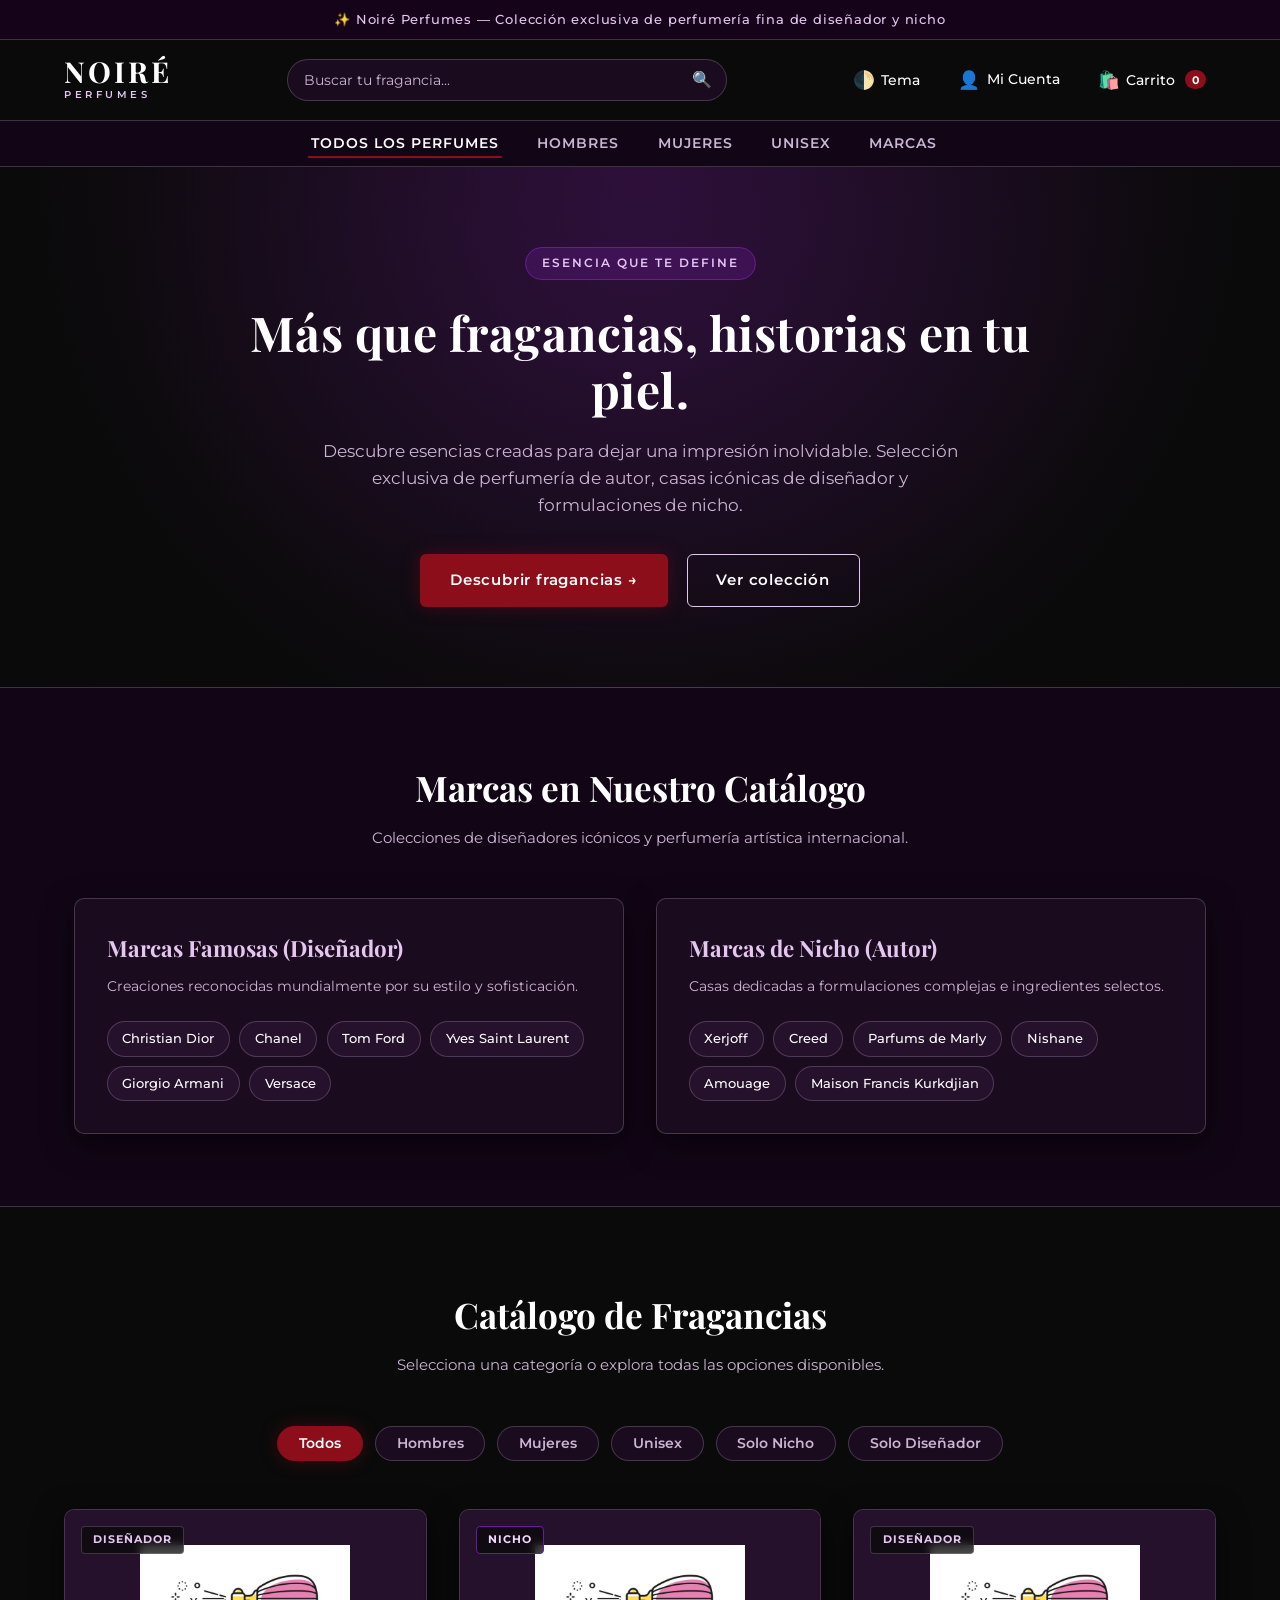
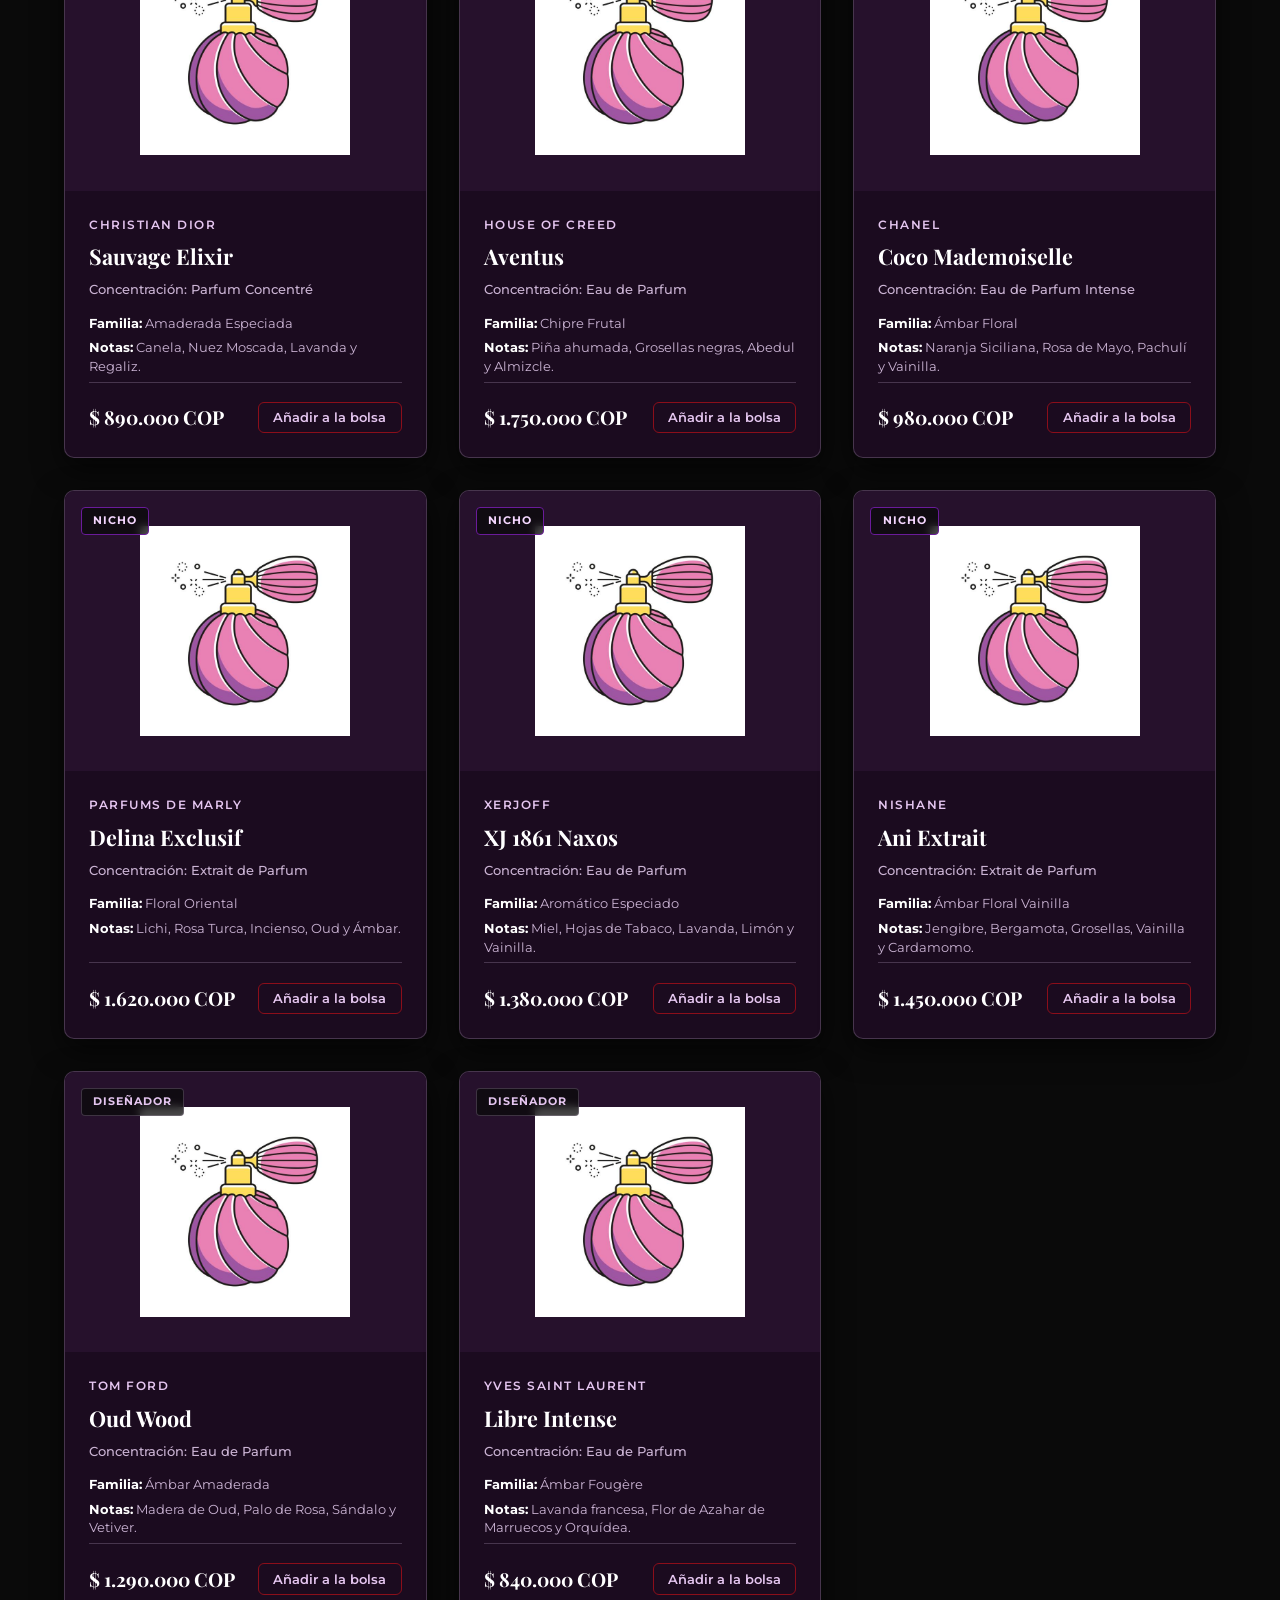
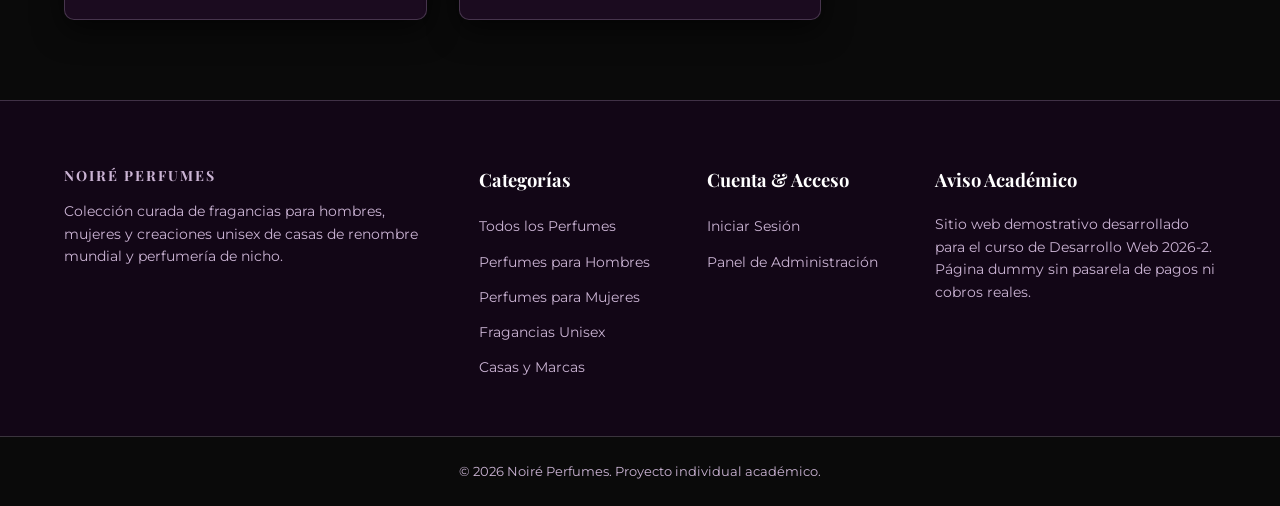
==== commit b98357e6: "refactor(arch): mover paginas secundarias a pages/ y actualizar rutas relativas" ====
--- a/index.html
+++ b/index.html
@@ -45,7 +45,7 @@
                     <span aria-hidden="true" class="icono">🌓</span>
                     <span class="texto-accion">Tema</span>
                 </button>
-                <a href="login.html" class="enlace-icono" id="enlace-login" title="Acceder a mi cuenta">
+                <a href="pages/login.html" class="enlace-icono" id="enlace-login" title="Acceder a mi cuenta">
                     <span aria-hidden="true" class="icono">👤</span>
                     <span class="texto-accion">Mi Cuenta</span>
                 </a>
@@ -78,7 +78,7 @@
                 <li><a href="#catalogo" class="enlace-categoria" data-filtro="mujeres">Mujeres</a></li>
                 <li><a href="#catalogo" class="enlace-categoria" data-filtro="unisex">Unisex</a></li>
                 <li><a href="#marcas" class="enlace-categoria">Marcas</a></li>
-                <li><a href="login.html" class="enlace-categoria enlace-movil-login">Mi Cuenta</a></li>
+                <li><a href="pages/login.html" class="enlace-categoria enlace-movil-login">Mi Cuenta</a></li>
             </ul>
         </nav>
     </header>
@@ -370,8 +370,8 @@
             <div class="columna-pie">
                 <h4>Cuenta & Acceso</h4>
                 <ul class="enlaces-pie">
-                    <li><a href="login.html">Iniciar Sesión</a></li>
-                    <li><a href="login.html">Panel de Administración</a></li>
+                    <li><a href="pages/login.html">Iniciar Sesión</a></li>
+                    <li><a href="pages/login.html">Panel de Administración</a></li>
                 </ul>
             </div>
 
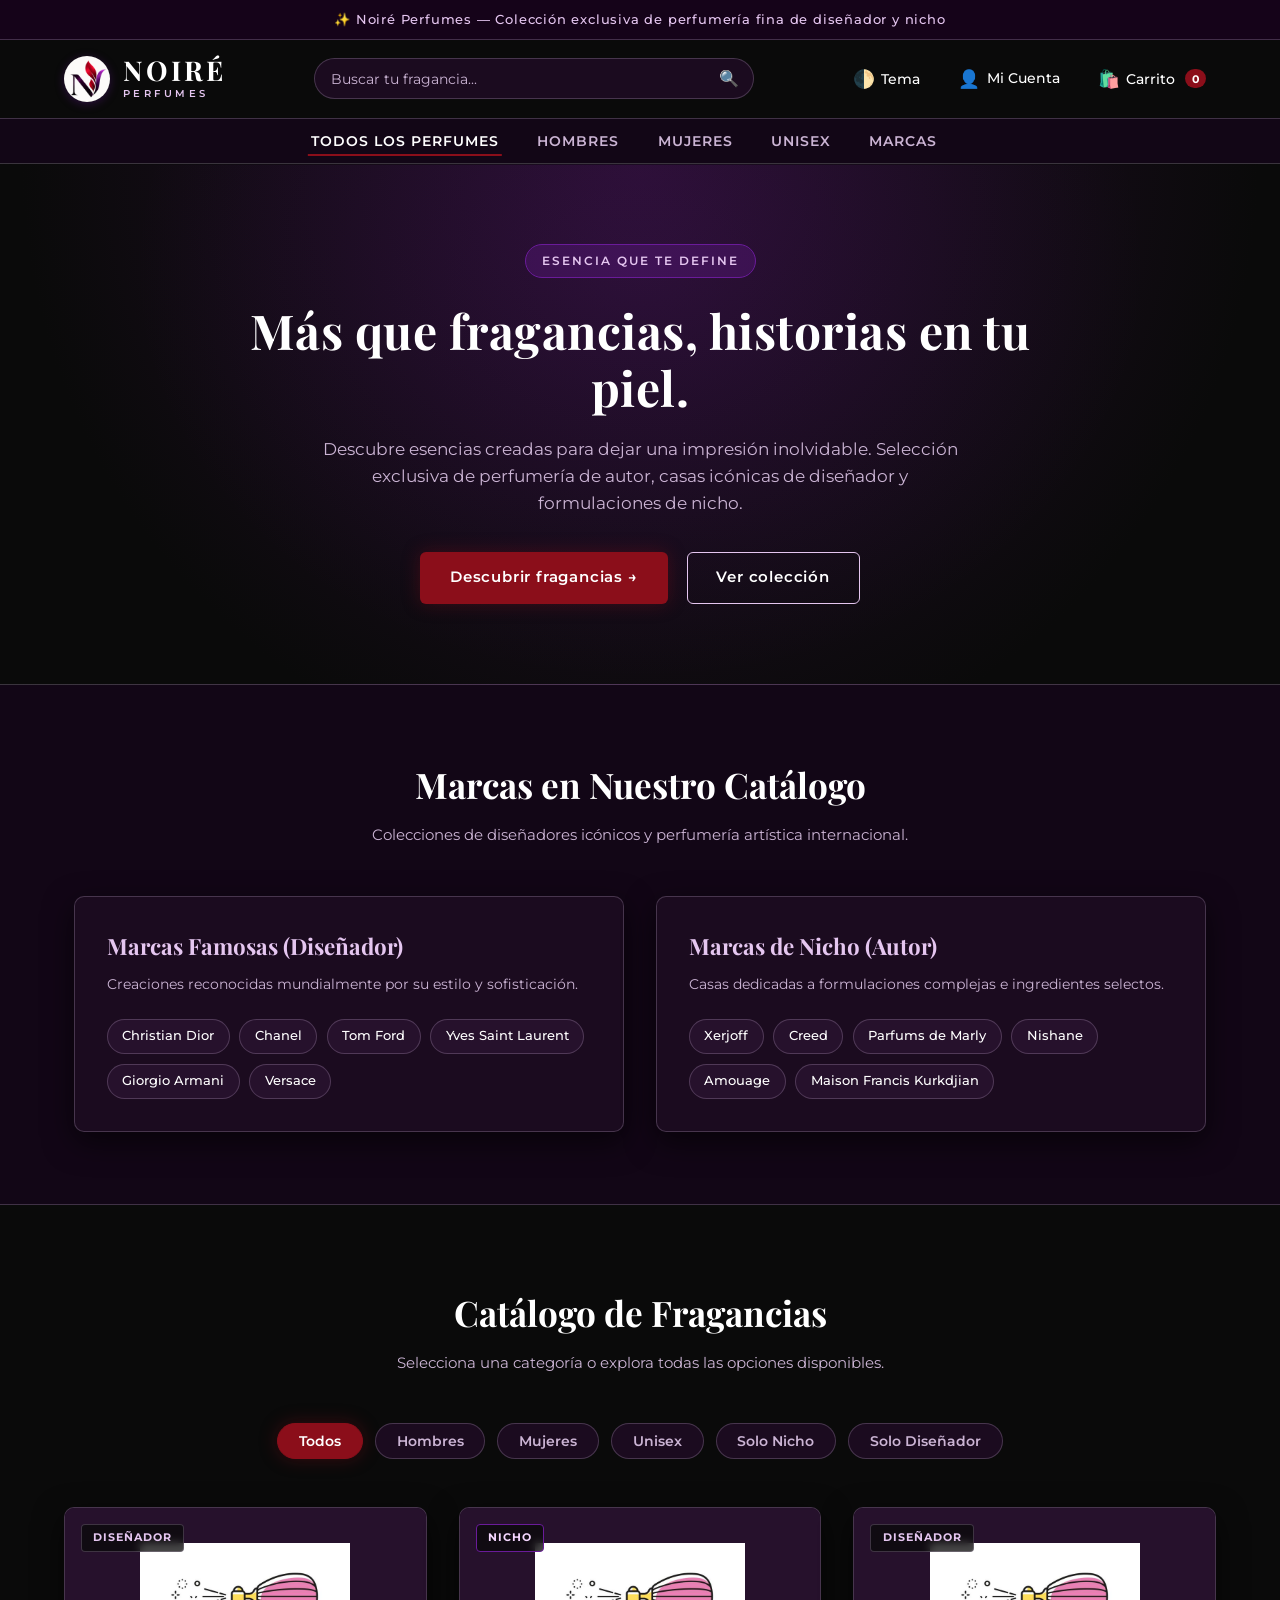
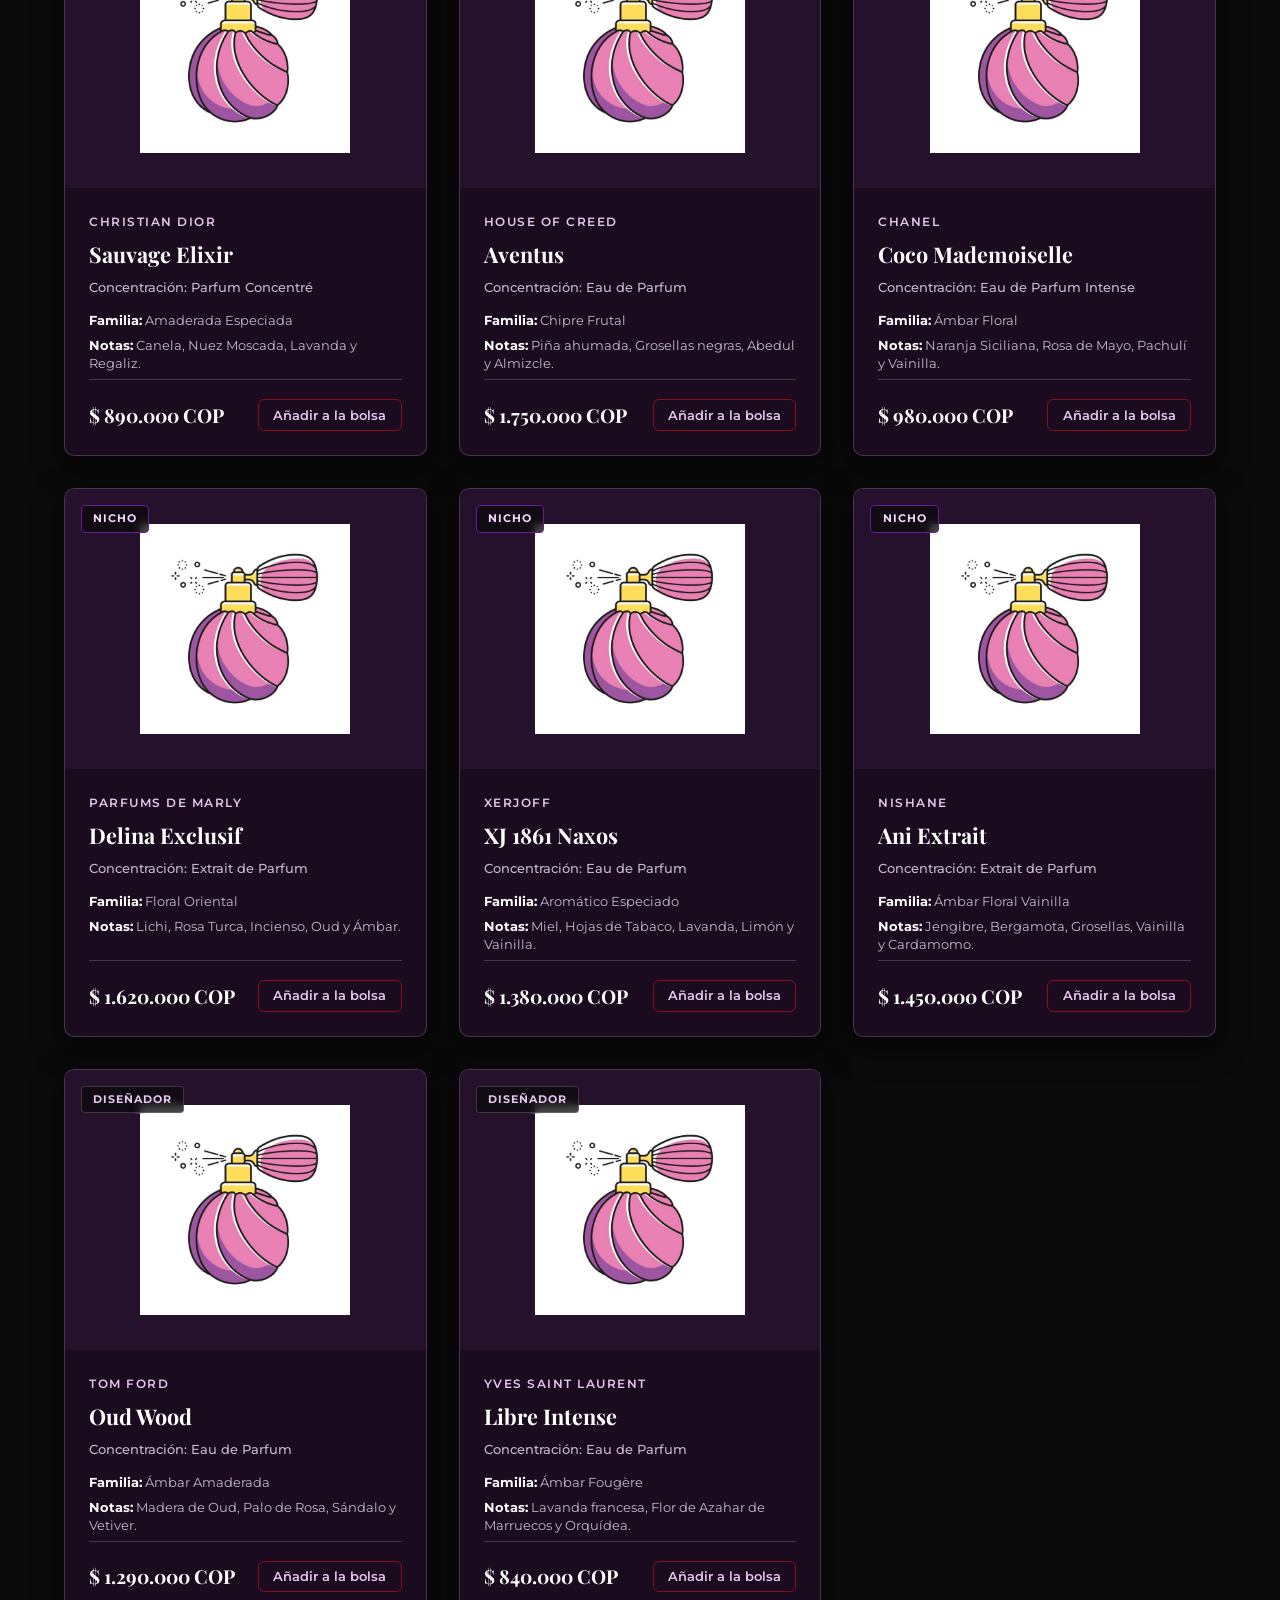
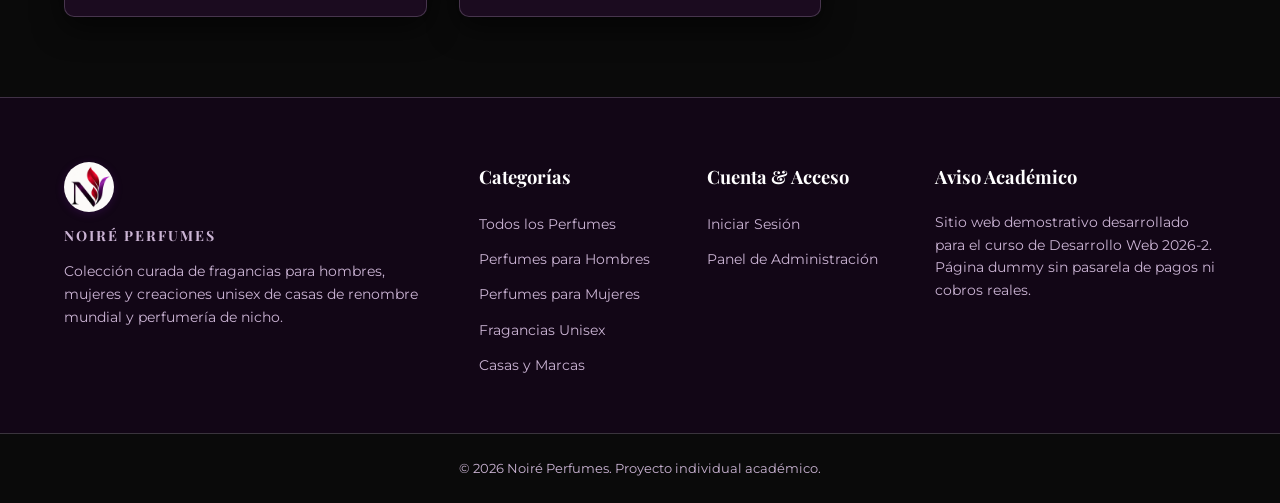
==== commit c403db96: "feat(ui): integrar isotipo oficial de Noire Perfumes y favicon en el sitio" ====
--- a/index.html
+++ b/index.html
@@ -5,6 +5,7 @@
     <meta name="viewport" content="width=device-width, initial-scale=1.0">
     <meta name="description" content="Noiré Perfumes — Tienda especializada en alta perfumería para hombres, mujeres y unisex. Marcas de diseñador y perfumería de nicho.">
     <title>Noiré Perfumes | Catálogo de Fragancias</title>
+    <link rel="icon" type="image/png" href="assets/images/logo.png">
     <!-- Hoja de estilos externa (sin estilos en línea según rúbrica) -->
     <link rel="stylesheet" href="css/estilos.css">
 </head>
@@ -18,10 +19,13 @@
     <!-- Encabezado Principal -->
     <header class="cabecera-principal">
         <div class="contenedor-cabecera">
-            <!-- Logotipo del sitio -->
+            <!-- Logotipo del sitio con isotipo oficial -->
             <a href="index.html" class="enlace-logo" aria-label="Ir a la página de inicio">
-                <span class="logo-texto">NOIRÉ</span>
-                <span class="logo-subtexto">PERFUMES</span>
+                <img src="assets/images/logo.png" alt="Logotipo e Isotipo Noiré Perfumes" class="logo-img">
+                <div class="logo-textos">
+                    <span class="logo-texto">NOIRÉ</span>
+                    <span class="logo-subtexto">PERFUMES</span>
+                </div>
             </a>
 
             <!-- Barra de búsqueda rápida (Dummy) -->
@@ -352,6 +356,7 @@
     <footer class="pie-principal">
         <div class="contenedor cuadricula-pie">
             <div class="columna-pie">
+                <img src="assets/images/logo.png" alt="Isotipo Noiré Perfumes" class="logo-img-pie">
                 <p class="logo-pie">NOIRÉ PERFUMES</p>
                 <p>Colección curada de fragancias para hombres, mujeres y creaciones unisex de casas de renombre mundial y perfumería de nicho.</p>
             </div>
--- a/css/estilos.css
+++ b/css/estilos.css
@@ -183,13 +183,33 @@
 /* Logotipo Noiré Perfumes */
 .enlace-logo {
     display: flex;
+    align-items: center;
+    gap: 0.8rem;
+    text-decoration: none;
+}
+
+.logo-img {
+    width: 46px;
+    height: 46px;
+    object-fit: cover;
+    border-radius: 50%;
+    box-shadow: 0 2px 10px rgba(106, 27, 154, 0.35);
+    transition: var(--transicion-suave);
+}
+
+.enlace-logo:hover .logo-img {
+    transform: scale(1.08);
+    box-shadow: 0 4px 14px rgba(139, 14, 26, 0.45);
+}
+
+.logo-textos {
+    display: flex;
     flex-direction: column;
-    text-decoration: none;
 }
 
 .logo-texto {
     font-family: var(--fuente-titulos);
-    font-size: 1.8rem;
+    font-size: 1.7rem;
     font-weight: 700;
     letter-spacing: 3px;
     color: var(--color-texto-principal);
@@ -198,11 +218,30 @@
 
 .logo-subtexto {
     font-family: var(--fuente-cuerpo);
-    font-size: 0.65rem;
+    font-size: 0.62rem;
     font-weight: 600;
     letter-spacing: 3.5px;
     color: var(--color-blanco-lavanda);
     text-transform: uppercase;
+}
+
+.logo-img-pie {
+    width: 50px;
+    height: 50px;
+    object-fit: cover;
+    border-radius: 50%;
+    margin-bottom: 0.8rem;
+    box-shadow: 0 2px 8px rgba(106, 27, 154, 0.25);
+}
+
+.logo-img-login {
+    width: 68px;
+    height: 68px;
+    object-fit: cover;
+    border-radius: 50%;
+    margin: 0 auto 1rem auto;
+    display: block;
+    box-shadow: 0 4px 16px rgba(139, 14, 26, 0.4);
 }
 
 /* Barra de Búsqueda Rápida */
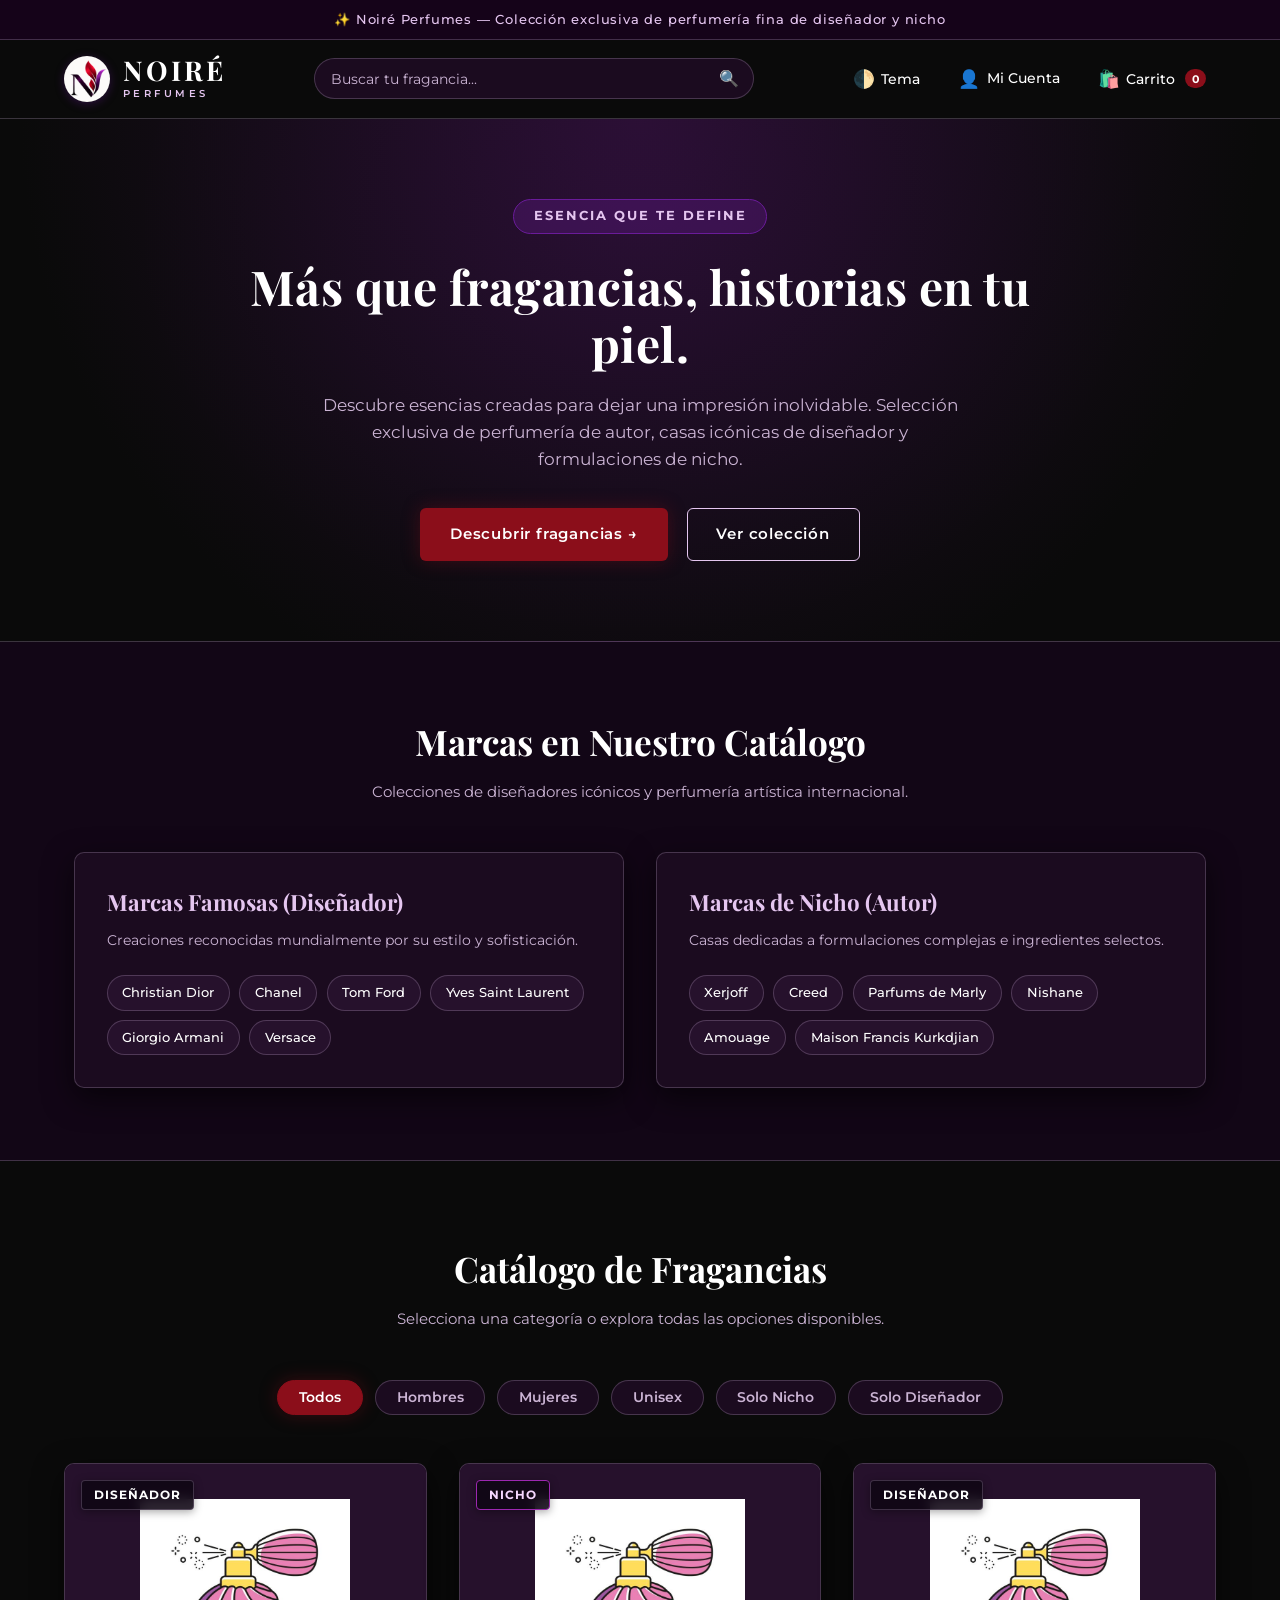
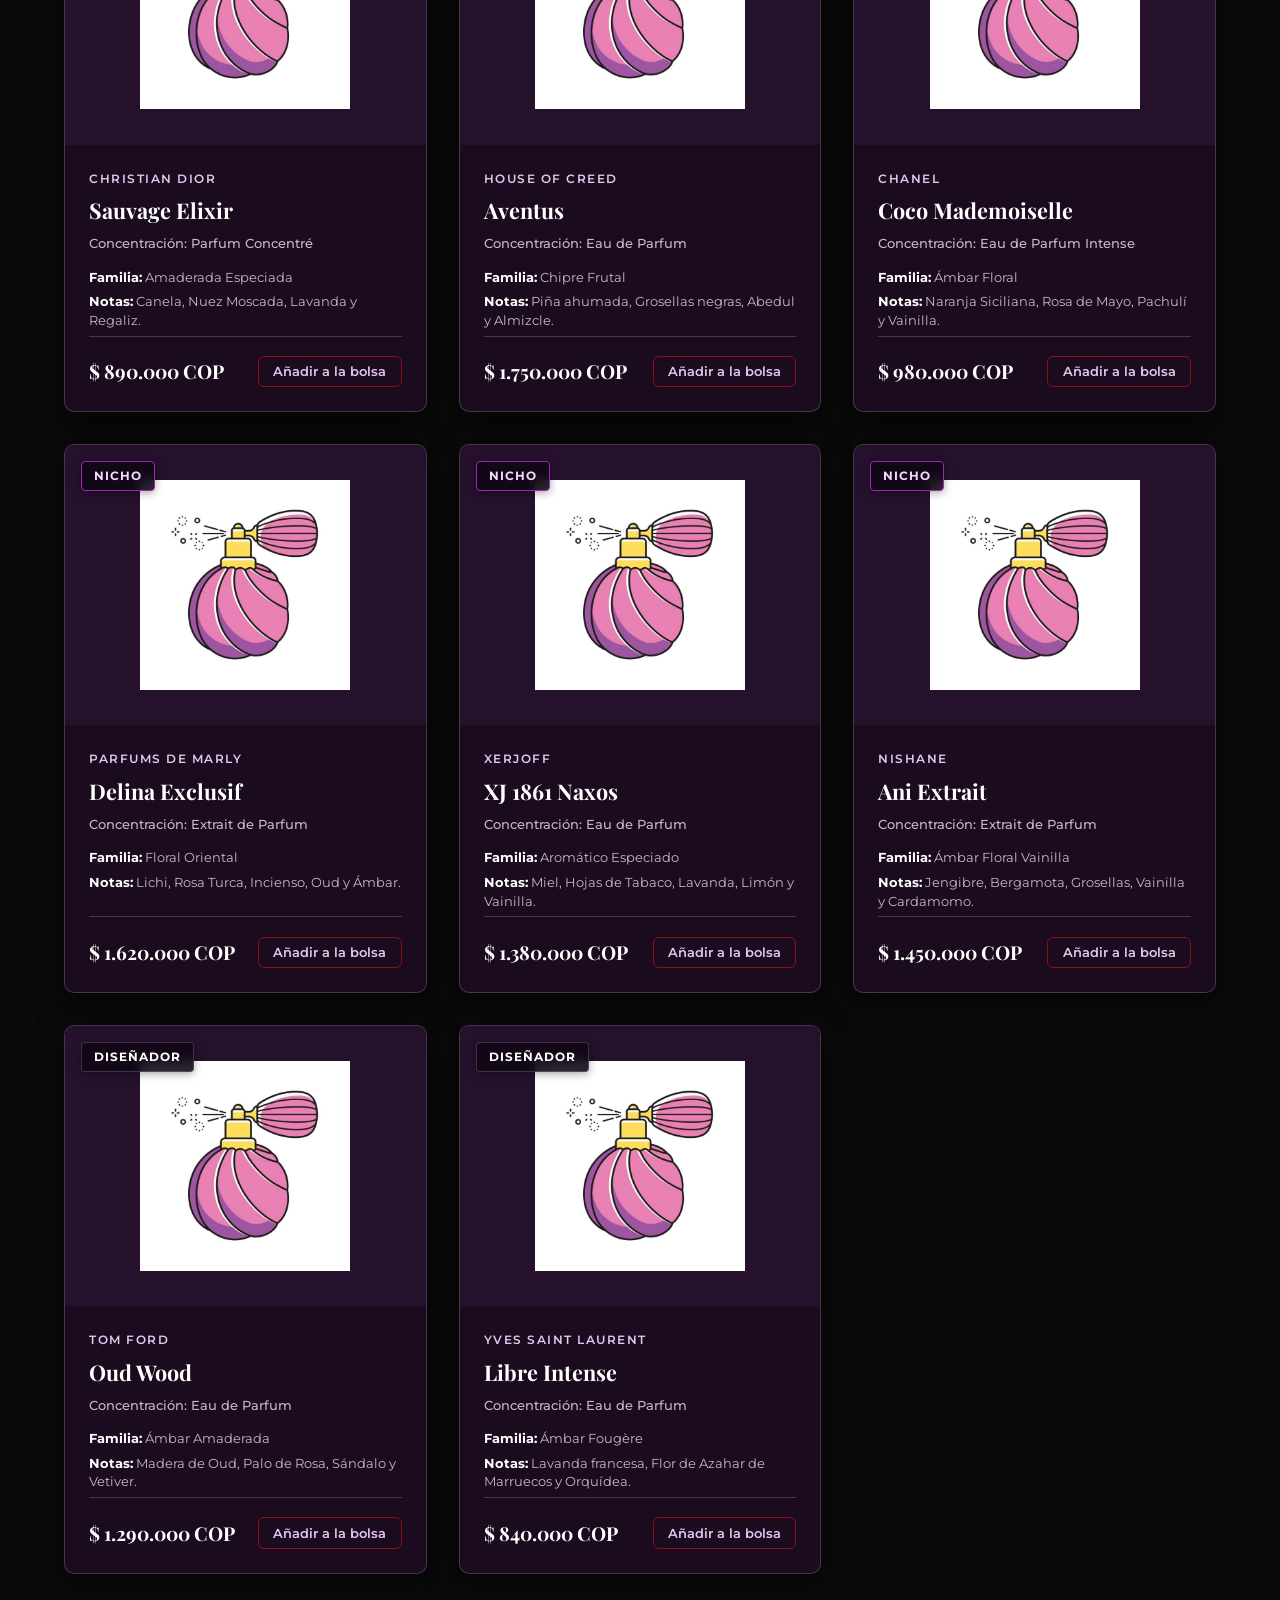
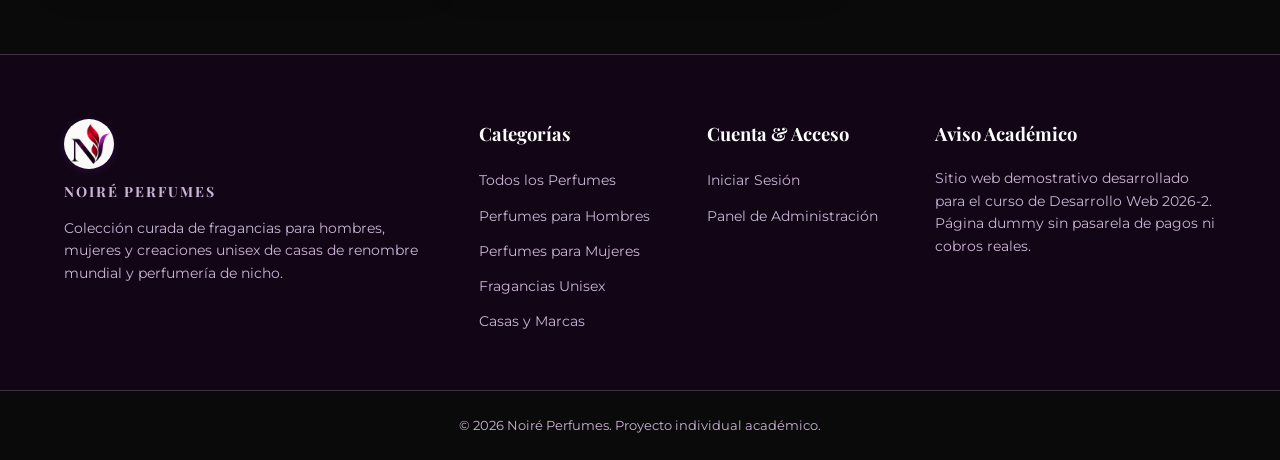
==== commit c882f27b: "refactor(ui): remover barra de navegacion duplicada y simplificar cabecera" ====
--- a/index.html
+++ b/index.html
@@ -43,8 +43,8 @@
                 </button>
             </form>
 
-            <!-- Acciones de usuario rápidas -->
-            <div class="acciones-usuario">
+            <!-- Acciones de usuario y navegación rápida -->
+            <nav class="acciones-usuario" aria-label="Navegación de usuario">
                 <button type="button" class="enlace-icono btn-tema" id="btn-tema" aria-label="Alternar modo claro y oscuro" title="Cambiar modo claro / oscuro">
                     <span aria-hidden="true" class="icono">🌓</span>
                     <span class="texto-accion">Tema</span>
@@ -58,33 +58,8 @@
                     <span class="texto-accion">Carrito</span>
                     <span class="contador-carrito" id="contador-carrito">0</span>
                 </button>
-            </div>
+            </nav>
         </div>
-
-        <!-- Barra de Navegación por Categorías -->
-        <nav class="navegacion-principal" aria-label="Menú principal de categorías">
-            <button 
-                type="button" 
-                class="btn-hamburguesa" 
-                id="btn-hamburguesa" 
-                aria-expanded="false" 
-                aria-controls="menu-categorias" 
-                aria-label="Abrir o cerrar menú de navegación"
-            >
-                <span class="linea-hamburguesa"></span>
-                <span class="linea-hamburguesa"></span>
-                <span class="linea-hamburguesa"></span>
-            </button>
-
-            <ul class="lista-categorias" id="menu-categorias">
-                <li><a href="#catalogo" class="enlace-categoria activo" data-filtro="todos">Todos los Perfumes</a></li>
-                <li><a href="#catalogo" class="enlace-categoria" data-filtro="hombres">Hombres</a></li>
-                <li><a href="#catalogo" class="enlace-categoria" data-filtro="mujeres">Mujeres</a></li>
-                <li><a href="#catalogo" class="enlace-categoria" data-filtro="unisex">Unisex</a></li>
-                <li><a href="#marcas" class="enlace-categoria">Marcas</a></li>
-                <li><a href="pages/login.html" class="enlace-categoria enlace-movil-login">Mi Cuenta</a></li>
-            </ul>
-        </nav>
     </header>
 
     <!-- Contenido Principal -->
--- a/css/estilos.css
+++ b/css/estilos.css
@@ -40,6 +40,12 @@
     --resplandor-rojo: 0 0 18px rgba(139, 14, 26, 0.35);
     --resplandor-lavanda: 0 0 16px rgba(229, 198, 240, 0.2);
 
+    /* Gradiente y Badge del Hero */
+    --gradiente-hero: radial-gradient(circle at top center, #260e2d 0%, #0A0A0A 75%);
+    --bg-insignia-hero: rgba(106, 27, 154, 0.3);
+    --borde-insignia-hero: var(--color-morado-intenso);
+    --texto-insignia-hero: var(--color-blanco-lavanda);
+
     /* Radios y Transiciones */
     --radio-sm: 6px;
     --radio-md: 10px;
@@ -49,22 +55,28 @@
 
 /* --------------------------------------------------------------------------
    3. VARIABLES CSS — MODO CLARO ([data-theme="light"])
-   Mantiene la identidad usando fondos blancos y lavandas refinados.
+   Mantiene la identidad usando fondos blancos y lavandas refinados con alta legibilidad.
    -------------------------------------------------------------------------- */
 [data-theme="light"] {
     --color-bg-principal: #F9F6FB;         /* Blanco lavanda */
     --color-bg-secciones: #F2E5F7;         /* Sección lavanda suave */
     --color-bg-tarjetas: #FFFFFF;          /* Blanco puro en tarjetas */
-    --color-bg-superficie: #EAD7F0;        /* Lavanda claro */
-    --color-morado-intenso: #B48ACB;       /* Morado suave para destacados */
+    --color-bg-superficie: #FFFFFF;        /* Blanco para contenedor de imagen (elimina contraste del frasco) */
+    --color-morado-intenso: #6A1B9A;       /* Morado oscuro de alto contraste */
     --color-rojo-profundo: #A1132B;        /* Rojo elegante en botones */
     --color-rojo-hover: #800A1F;           /* Hover rojo elegante */
-    --color-blanco-lavanda: #6A1B9A;       /* Destacados en lavanda/morado oscuro */
-    --color-texto-principal: #222222;      /* Negro suave */
-    --color-texto-secundario: #5A4763;     /* Morado grisáceo de lectura */
-    --color-borde: rgba(180, 138, 203, 0.35); /* Borde sutil lavanda */
+    --color-blanco-lavanda: #6A1B9A;       /* Destacados en morado noble */
+    --color-texto-principal: #1A1A1A;      /* Negro carbón de máxima legibilidad */
+    --color-texto-secundario: #45344D;     /* Púrpura oscuro para textos secundarios (legible WCAG AA) */
+    --color-borde: rgba(106, 27, 154, 0.18); /* Borde sutil */
     --color-borde-foco: #A1132B;          /* Borde activo */
-    --color-barra-top: #EAD7F0;            /* Fondo barra anuncios */
+    --color-barra-top: #EFE4F4;            /* Fondo barra anuncios */
+    
+    /* Gradiente suave y legible en hero para modo claro */
+    --gradiente-hero: radial-gradient(circle at top center, #EDE0F2 0%, #F9F6FB 75%);
+    --bg-insignia-hero: #EFE3F5;
+    --borde-insignia-hero: #8E3FA8;
+    --texto-insignia-hero: #4A0E63;
     
     --sombra-tarjeta: 0 8px 24px rgba(106, 27, 154, 0.08);
     --sombra-hover: 0 14px 30px rgba(106, 27, 154, 0.16);
@@ -333,88 +345,10 @@
 }
 
 /* --------------------------------------------------------------------------
-   7. BARRA DE NAVEGACIÓN Y MENÚ (FLEXBOX)
-   -------------------------------------------------------------------------- */
-.navegacion-principal {
-    background-color: var(--color-bg-secciones);
-    border-top: 1px solid var(--color-borde);
-    position: relative;
-}
-
-.lista-categorias {
-    max-width: 1200px;
-    margin: 0 auto;
-    padding: 0.6rem 1.5rem;
-    display: flex;
-    align-items: center;
-    justify-content: center;
-    gap: 2rem;
-    flex-wrap: wrap;
-}
-
-.enlace-categoria {
-    font-size: 0.85rem;
-    font-weight: 600;
-    letter-spacing: 1px;
-    text-transform: uppercase;
-    color: var(--color-texto-secundario);
-    padding: 0.4rem 0.2rem;
-    position: relative;
-}
-
-.enlace-categoria::after {
-    content: '';
-    position: absolute;
-    bottom: 0;
-    left: 50%;
-    width: 0;
-    height: 2px;
-    background-color: var(--color-rojo-profundo);
-    transition: var(--transicion-suave);
-    transform: translateX(-50%);
-}
-
-.enlace-categoria:hover,
-.enlace-categoria.activo {
-    color: var(--color-texto-principal);
-}
-
-.enlace-categoria:hover::after,
-.enlace-categoria.activo::after {
-    width: 100%;
-}
-
-.enlace-movil-login {
-    display: none; /* Visible solo en móvil */
-}
-
-/* Botón Hamburguesa Accesible */
-.btn-hamburguesa {
-    display: none;
-    flex-direction: column;
-    justify-content: space-around;
-    width: 2rem;
-    height: 2rem;
-    background: transparent;
-    border: none;
-    cursor: pointer;
-    padding: 0.2rem;
-    margin: 0.6rem 1.5rem;
-}
-
-.linea-hamburguesa {
-    width: 100%;
-    height: 2px;
-    background-color: var(--color-blanco-lavanda);
-    border-radius: 2px;
-    transition: var(--transicion-suave);
-}
-
-/* --------------------------------------------------------------------------
-   8. HERO / BANNER PRINCIPAL (FLEXBOX)
+   7. HERO / BANNER PRINCIPAL (FLEXBOX)
    -------------------------------------------------------------------------- */
 .seccion-hero {
-    background: radial-gradient(circle at top center, #260e2d 0%, var(--color-bg-principal) 75%);
+    background: var(--gradiente-hero);
     padding: 5rem 1.5rem;
     text-align: center;
     border-bottom: 1px solid var(--color-borde);
@@ -429,7 +363,7 @@
     left: 10%;
     width: 80%;
     height: 100%;
-    background: radial-gradient(ellipse at 50% 20%, rgba(106, 27, 154, 0.15), transparent 70%);
+    background: radial-gradient(ellipse at 50% 20%, rgba(106, 27, 154, 0.1), transparent 70%);
     pointer-events: none;
 }
 
@@ -442,14 +376,14 @@
 
 .insignia-hero {
     display: inline-block;
-    background-color: rgba(106, 27, 154, 0.3);
-    border: 1px solid var(--color-morado-intenso);
-    color: var(--color-blanco-lavanda);
-    font-size: 0.78rem;
-    font-weight: 600;
+    background-color: var(--bg-insignia-hero);
+    border: 1px solid var(--borde-insignia-hero);
+    color: var(--texto-insignia-hero);
+    font-size: 0.8rem;
+    font-weight: 700;
     letter-spacing: 2px;
     text-transform: uppercase;
-    padding: 0.35rem 1rem;
+    padding: 0.4rem 1.2rem;
     border-radius: 30px;
     margin-bottom: 1.5rem;
 }
@@ -710,21 +644,39 @@
     position: absolute;
     top: 1rem;
     left: 1rem;
-    background-color: rgba(10, 10, 10, 0.75);
+    z-index: 10; /* Siempre visible por encima de la imagen en hover */
+    background-color: rgba(15, 6, 20, 0.88);
     border: 1px solid var(--color-borde);
-    color: var(--color-blanco-lavanda);
-    font-size: 0.7rem;
+    color: #FFFFFF;
+    font-size: 0.72rem;
     font-weight: 700;
     text-transform: uppercase;
     letter-spacing: 1px;
-    padding: 0.25rem 0.7rem;
+    padding: 0.3rem 0.75rem;
     border-radius: 4px;
-    backdrop-filter: blur(4px);
+    backdrop-filter: blur(6px);
+    box-shadow: 0 2px 8px rgba(0, 0, 0, 0.35);
+    pointer-events: none;
+    transition: var(--transicion-suave);
 }
 
 .insignia-nicho {
-    border-color: var(--color-morado-intenso);
+    border-color: #9C27B0;
     color: #F5D7FF;
+}
+
+/* En Modo Claro: aseguramos alto contraste y legibilidad */
+[data-theme="light"] .insignia-tipo {
+    background-color: #FFFFFF;
+    border-color: #8E3FA8;
+    color: #1A1A1A;
+    box-shadow: 0 2px 8px rgba(106, 27, 154, 0.15);
+}
+
+[data-theme="light"] .insignia-nicho {
+    background-color: #F8EDFA;
+    border-color: #6A1B9A;
+    color: #5B1385;
 }
 
 /* Cuerpo de la tarjeta (FLEXBOX) */
@@ -1105,28 +1057,15 @@
 
 /* Móvil (hasta 768px) */
 @media (max-width: 768px) {
-    .btn-hamburguesa {
-        display: flex;
+    .contenedor-cabecera {
+        flex-wrap: wrap;
+        gap: 0.8rem;
     }
 
-    .lista-categorias {
-        display: none;
-        flex-direction: column;
-        align-items: flex-start;
-        padding: 1rem 1.5rem;
-        gap: 1rem;
-        background-color: var(--color-bg-tarjetas);
-        border-bottom: 1px solid var(--color-borde);
-    }
-
-    /* Estado abierto del menú móvil activado por JS */
-    .lista-categorias.activo {
-        display: flex;
-    }
-
-    .enlace-movil-login {
-        display: block;
-        color: var(--color-blanco-lavanda);
+    .buscador-cabecera {
+        order: 3;
+        width: 100%;
+        max-width: 100%;
     }
 
     .seccion-hero {
@@ -1155,3 +1094,234 @@
         padding: 1.8rem;
     }
 }
+
+/* ==========================================================================
+   15. REFINAMIENTOS DE CONTRASTE Y LEGIBILIDAD PARA MODO CLARO
+   Garantiza contraste óptimo y lectura nítida en todos los componentes.
+   ========================================================================== */
+
+/* Barra de anuncios */
+[data-theme="light"] .barra-anuncio {
+    background-color: #EFE4F4;
+    color: #4A0E63;
+    border-bottom: 1px solid rgba(106, 27, 154, 0.15);
+}
+
+/* Cabecera y búsqueda */
+[data-theme="light"] .buscador-cabecera {
+    background-color: #FFFFFF;
+    border: 1px solid rgba(106, 27, 154, 0.28);
+}
+
+[data-theme="light"] .buscador-cabecera input[type="search"] {
+    color: #1A1A1A;
+}
+
+[data-theme="light"] .buscador-cabecera input[type="search"]::placeholder {
+    color: #6A5672;
+}
+
+[data-theme="light"] .buscador-cabecera button {
+    color: #6A1B9A;
+}
+
+[data-theme="light"] .enlace-icono {
+    color: #1A1A1A;
+}
+
+[data-theme="light"] .enlace-icono:hover {
+    color: #6A1B9A;
+    background-color: rgba(106, 27, 154, 0.08);
+}
+
+/* Botones en Modo Claro */
+[data-theme="light"] .btn-secundario {
+    background-color: transparent;
+    border-color: #8E3FA8;
+    color: #1A1A1A;
+}
+
+[data-theme="light"] .btn-secundario:hover {
+    background-color: rgba(142, 63, 168, 0.1);
+    border-color: #6A1B9A;
+    color: #5B1385;
+}
+
+/* Marcas destacadas */
+[data-theme="light"] .tarjeta-marca-grupo h3 {
+    color: #4A0E63;
+}
+
+[data-theme="light"] .descripcion-marca-grupo {
+    color: #42324A;
+}
+
+[data-theme="light"] .lista-etiquetas-marcas li {
+    background-color: #F6EEFA;
+    border: 1px solid rgba(106, 27, 154, 0.22);
+    color: #1A1A1A;
+}
+
+[data-theme="light"] .lista-etiquetas-marcas li:hover {
+    background-color: #6A1B9A;
+    border-color: #6A1B9A;
+    color: #FFFFFF;
+}
+
+/* Barra de filtros */
+[data-theme="light"] .btn-filtro {
+    background-color: #FFFFFF;
+    border-color: rgba(106, 27, 154, 0.25);
+    color: #3A2842;
+}
+
+[data-theme="light"] .btn-filtro:hover {
+    border-color: #6A1B9A;
+    color: #1A1A1A;
+}
+
+[data-theme="light"] .btn-filtro.activo {
+    background-color: #A1132B;
+    border-color: #A1132B;
+    color: #FFFFFF;
+}
+
+/* Tarjetas de Producto */
+[data-theme="light"] .tarjeta-producto {
+    border-color: rgba(106, 27, 154, 0.15);
+    background-color: #FFFFFF;
+}
+
+[data-theme="light"] .tarjeta-producto:hover {
+    border-color: #8E3FA8;
+    box-shadow: 0 14px 32px rgba(106, 27, 154, 0.16);
+}
+
+[data-theme="light"] .contenedor-imagen {
+    background-color: #FFFFFF;
+}
+
+[data-theme="light"] .marca-producto {
+    color: #6A1B9A;
+    font-weight: 700;
+}
+
+[data-theme="light"] .nombre-producto {
+    color: #1A1A1A;
+}
+
+[data-theme="light"] .concentracion-producto {
+    color: #55415E;
+}
+
+[data-theme="light"] .familia-producto,
+[data-theme="light"] .notas-producto {
+    color: #3E2B47;
+}
+
+[data-theme="light"] .familia-producto strong,
+[data-theme="light"] .notas-producto strong {
+    color: #1A1A1A;
+}
+
+[data-theme="light"] .precio-producto {
+    color: #1A1A1A;
+}
+
+[data-theme="light"] .btn-anadir-bolsa {
+    border-color: #A1132B;
+    color: #A1132B;
+}
+
+[data-theme="light"] .btn-anadir-bolsa:hover {
+    background-color: #A1132B;
+    color: #FFFFFF;
+}
+
+/* Pie de página */
+[data-theme="light"] .pie-principal {
+    background-color: #F1E2F5;
+    border-top: 1px solid rgba(106, 27, 154, 0.15);
+}
+
+[data-theme="light"] .columna-pie h4 {
+    color: #1A1A1A;
+}
+
+[data-theme="light"] .logo-pie {
+    color: #1A1A1A;
+}
+
+[data-theme="light"] .columna-pie p,
+[data-theme="light"] .enlaces-pie a {
+    color: #42324A;
+}
+
+[data-theme="light"] .enlaces-pie a:hover {
+    color: #6A1B9A;
+}
+
+[data-theme="light"] .barra-derechos {
+    background-color: #EBD9F0;
+    color: #4A3A52;
+    border-top: 1px solid rgba(106, 27, 154, 0.12);
+}
+
+/* Tarjeta de login en modo claro */
+[data-theme="light"] .pagina-login {
+    background: radial-gradient(circle at center, #F4E8F7 0%, #EFE1F4 100%);
+}
+
+[data-theme="light"] .cabecera-login {
+    background-color: rgba(249, 246, 251, 0.8);
+}
+
+[data-theme="light"] .enlace-volver {
+    color: #1A1A1A;
+}
+
+[data-theme="light"] .tarjeta-login {
+    background-color: #FFFFFF;
+    border-color: rgba(106, 27, 154, 0.18);
+    box-shadow: 0 12px 36px rgba(106, 27, 154, 0.12);
+}
+
+[data-theme="light"] .encabezado-tarjeta-login h1 {
+    color: #1A1A1A;
+}
+
+[data-theme="light"] .encabezado-tarjeta-login p {
+    color: #42324A;
+}
+
+[data-theme="light"] .aviso-demo {
+    background-color: #F5ECF8;
+    border-color: #8E3FA8;
+    color: #4A0E63;
+}
+
+[data-theme="light"] .aviso-demo code {
+    background-color: #FFFFFF;
+    color: #1A1A1A;
+    border: 1px solid rgba(106, 27, 154, 0.2);
+}
+
+[data-theme="light"] .grupo-formulario label {
+    color: #1A1A1A;
+}
+
+[data-theme="light"] .grupo-formulario input[type="email"],
+[data-theme="light"] .grupo-formulario input[type="password"] {
+    background-color: #FAF6FB;
+    border-color: rgba(106, 27, 154, 0.25);
+    color: #1A1A1A;
+}
+
+[data-theme="light"] .enlace-olvido {
+    color: #6A1B9A;
+}
+
+[data-theme="light"] .pie-tarjeta-login a {
+    color: #6A1B9A;
+}
+
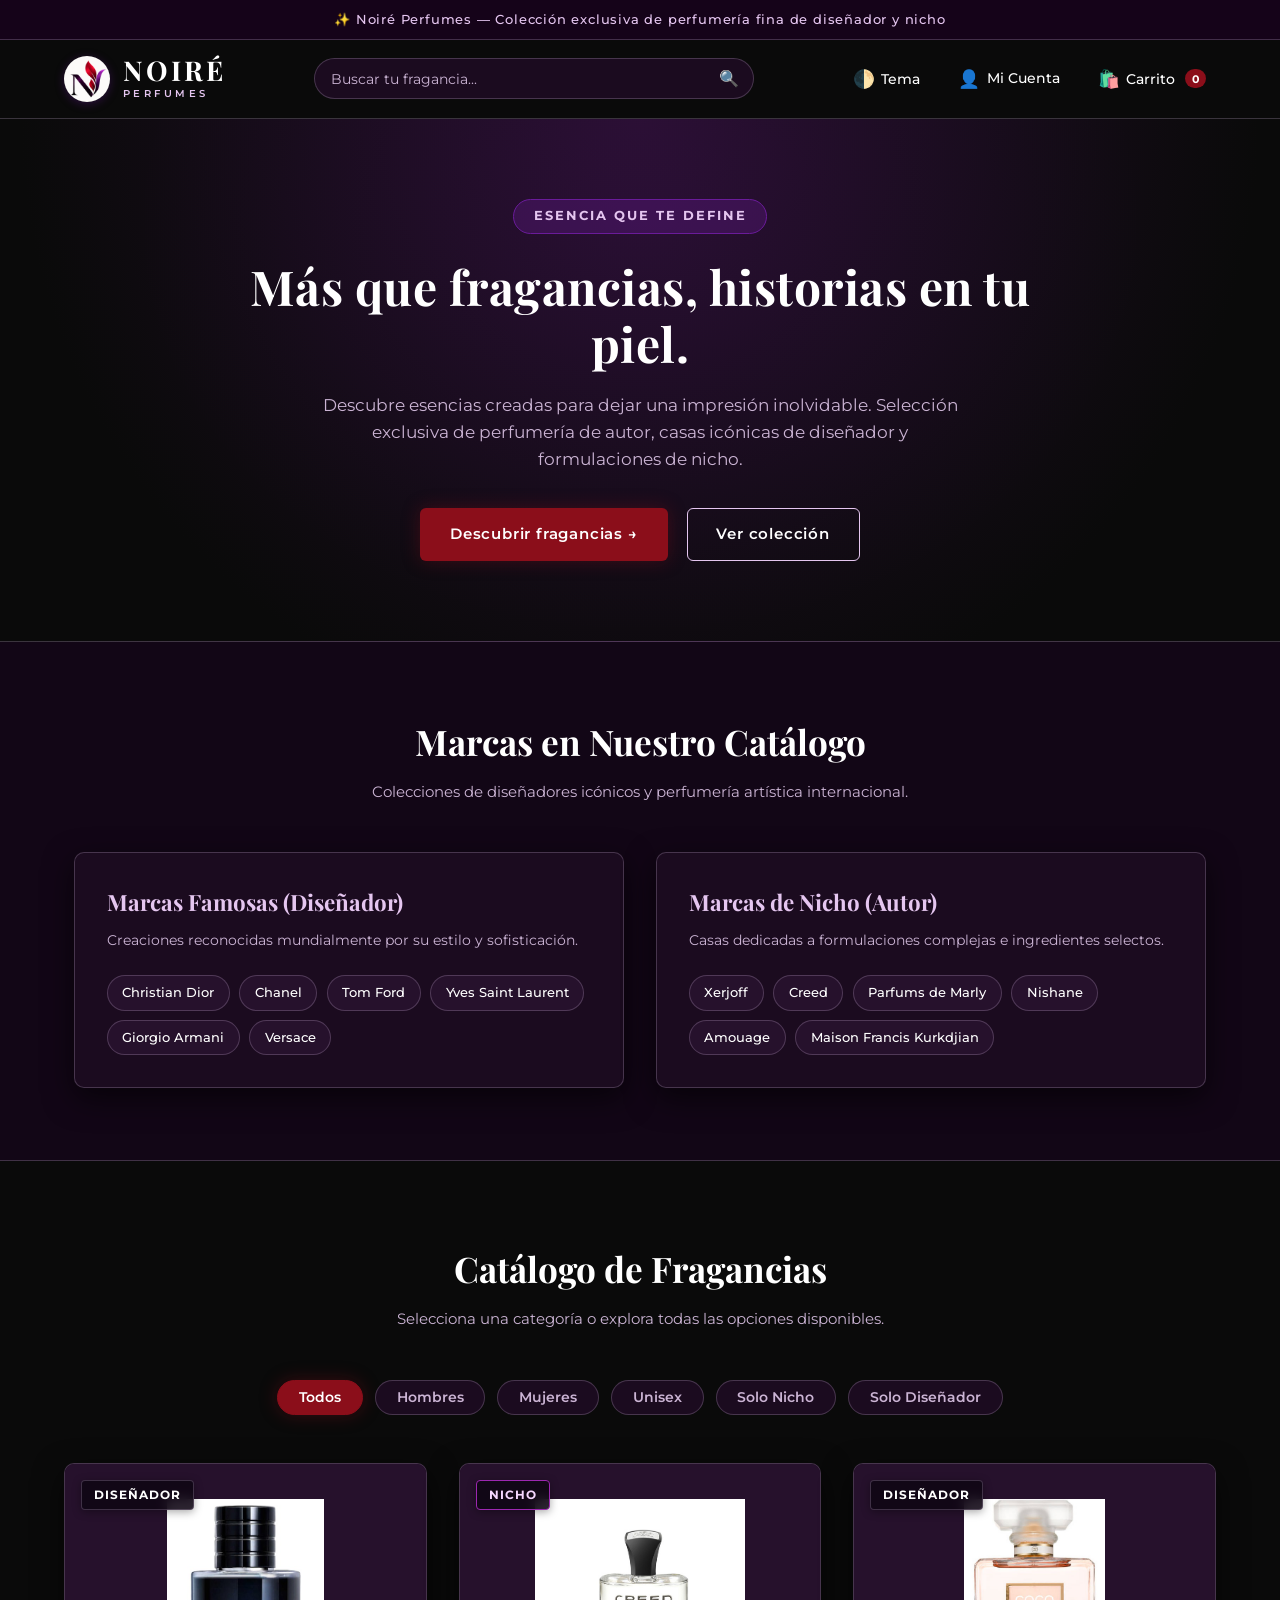
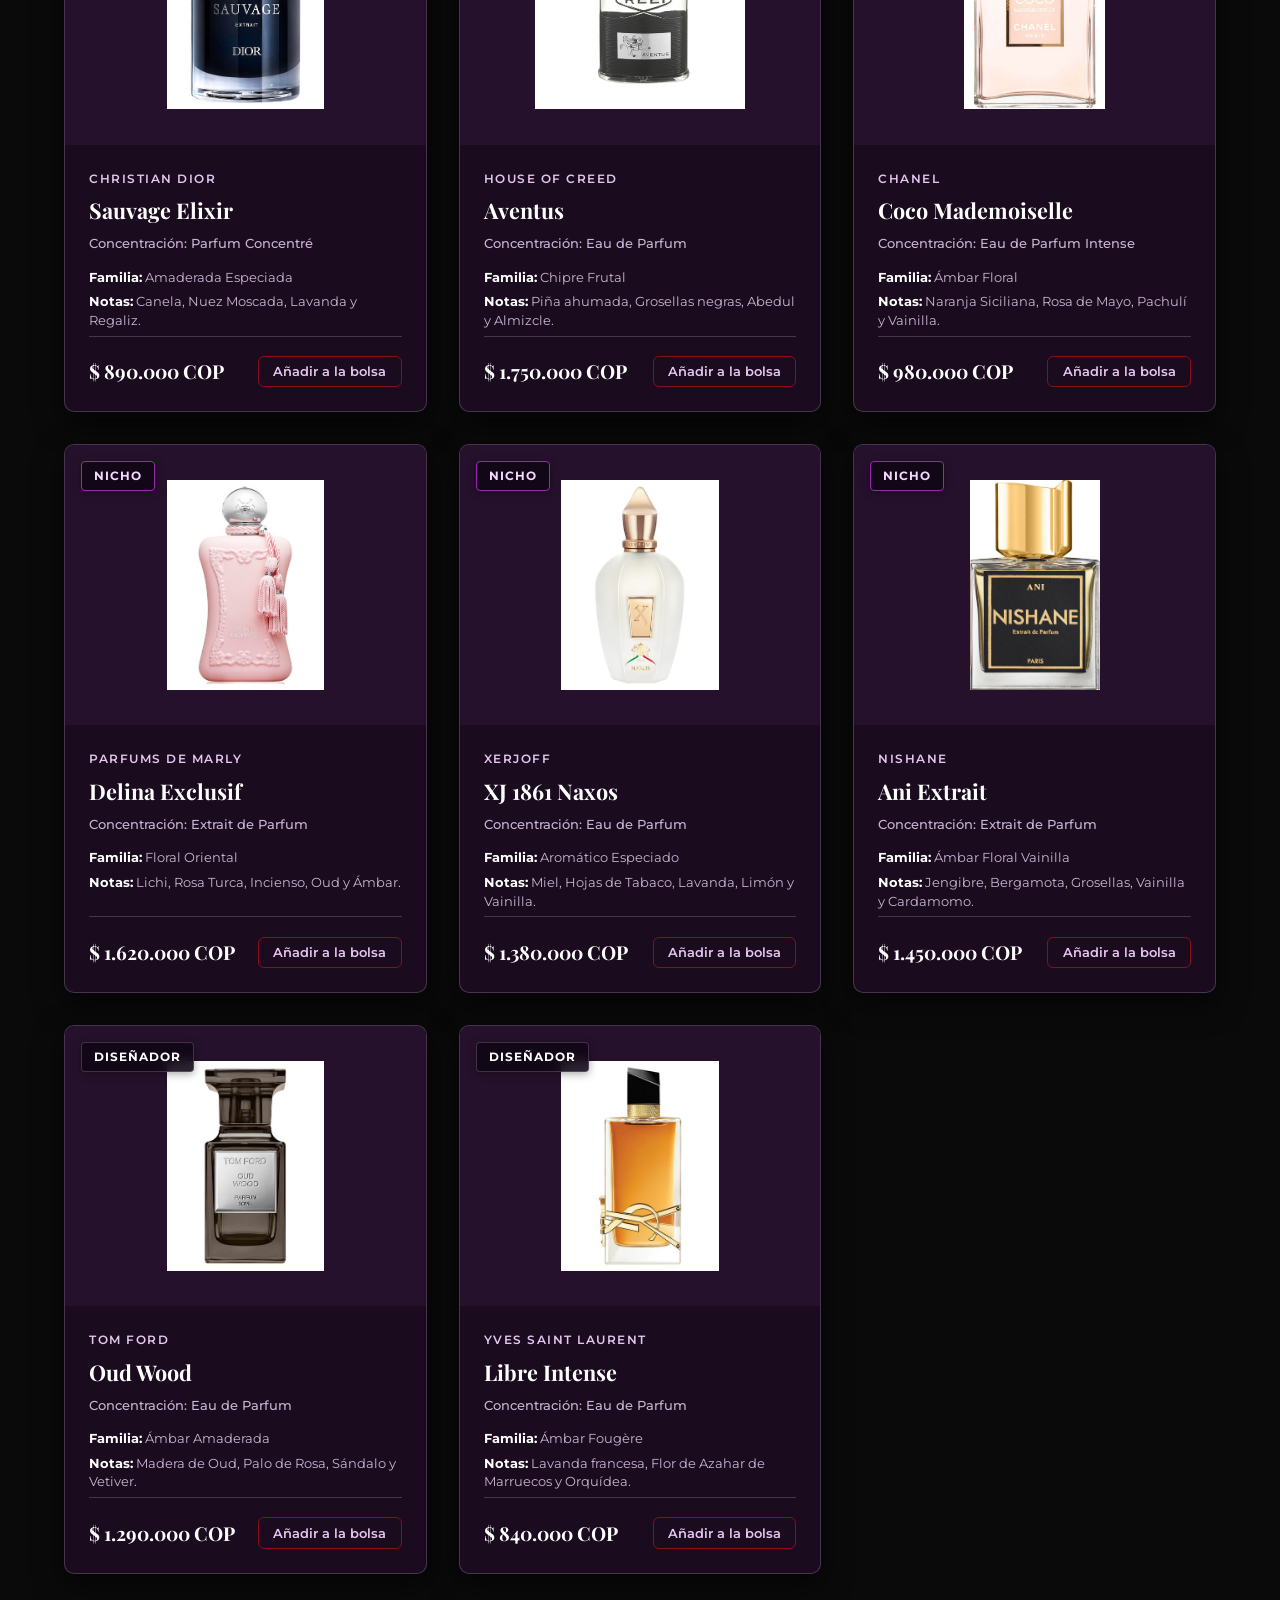
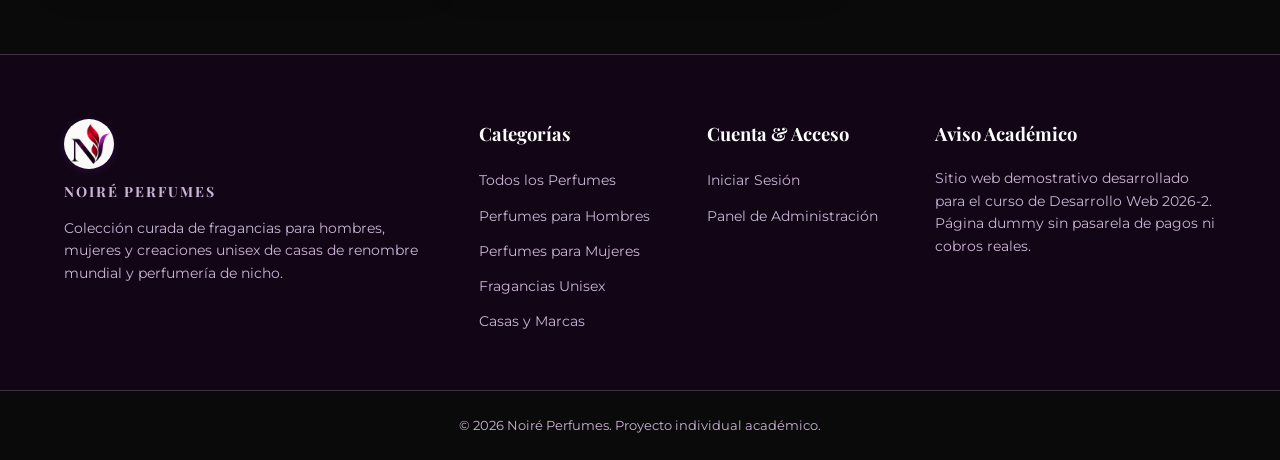
==== commit a7786e00: "feat: add perfume product images and update index.html to display them" ====
--- a/index.html
+++ b/index.html
@@ -143,8 +143,8 @@
                         <div class="contenedor-imagen">
                             <span class="insignia-tipo">Diseñador</span>
                             <img 
-                                src="assets/images/perfume-default.png" 
-                                alt="Ilustración de frasco de perfume Noiré Perfumes"
+                                src="assets/images/Sauvage Elixir.jpg" 
+                                alt="Frasco de perfume Christian Dior Sauvage Elixir"
                                 loading="lazy"
                             >
                         </div>
@@ -166,8 +166,8 @@
                         <div class="contenedor-imagen">
                             <span class="insignia-tipo insignia-nicho">Nicho</span>
                             <img 
-                                src="assets/images/perfume-default.png" 
-                                alt="Ilustración de frasco de perfume Noiré Perfumes"
+                                src="assets/images/aventus.jpg" 
+                                alt="Frasco de perfume House of Creed Aventus"
                                 loading="lazy"
                             >
                         </div>
@@ -189,8 +189,8 @@
                         <div class="contenedor-imagen">
                             <span class="insignia-tipo">Diseñador</span>
                             <img 
-                                src="assets/images/perfume-default.png" 
-                                alt="Ilustración de frasco de perfume Noiré Perfumes"
+                                src="assets/images/Coco Mademoiselle.jpg" 
+                                alt="Frasco de perfume Chanel Coco Mademoiselle"
                                 loading="lazy"
                             >
                         </div>
@@ -212,8 +212,8 @@
                         <div class="contenedor-imagen">
                             <span class="insignia-tipo insignia-nicho">Nicho</span>
                             <img 
-                                src="assets/images/perfume-default.png" 
-                                alt="Ilustración de frasco de perfume Noiré Perfumes"
+                                src="assets/images/Delina Exclusif.jpg" 
+                                alt="Frasco de perfume Parfums de Marly Delina Exclusif"
                                 loading="lazy"
                             >
                         </div>
@@ -235,8 +235,8 @@
                         <div class="contenedor-imagen">
                             <span class="insignia-tipo insignia-nicho">Nicho</span>
                             <img 
-                                src="assets/images/perfume-default.png" 
-                                alt="Ilustración de frasco de perfume Noiré Perfumes"
+                                src="assets/images/XJ 1861 Naxos.jpg" 
+                                alt="Frasco de perfume Xerjoff XJ 1861 Naxos"
                                 loading="lazy"
                             >
                         </div>
@@ -258,8 +258,8 @@
                         <div class="contenedor-imagen">
                             <span class="insignia-tipo insignia-nicho">Nicho</span>
                             <img 
-                                src="assets/images/perfume-default.png" 
-                                alt="Ilustración de frasco de perfume Noiré Perfumes"
+                                src="assets/images/Ani Extrait.jpg" 
+                                alt="Frasco de perfume Nishane Ani Extrait"
                                 loading="lazy"
                             >
                         </div>
@@ -281,8 +281,8 @@
                         <div class="contenedor-imagen">
                             <span class="insignia-tipo">Diseñador</span>
                             <img 
-                                src="assets/images/perfume-default.png" 
-                                alt="Ilustración de frasco de perfume Noiré Perfumes"
+                                src="assets/images/Oud Wood.jpg" 
+                                alt="Frasco de perfume Tom Ford Oud Wood"
                                 loading="lazy"
                             >
                         </div>
@@ -304,8 +304,8 @@
                         <div class="contenedor-imagen">
                             <span class="insignia-tipo">Diseñador</span>
                             <img 
-                                src="assets/images/perfume-default.png" 
-                                alt="Ilustración de frasco de perfume Noiré Perfumes"
+                                src="assets/images/Libre Intense.jpg" 
+                                alt="Frasco de perfume Yves Saint Laurent Libre Intense"
                                 loading="lazy"
                             >
                         </div>
